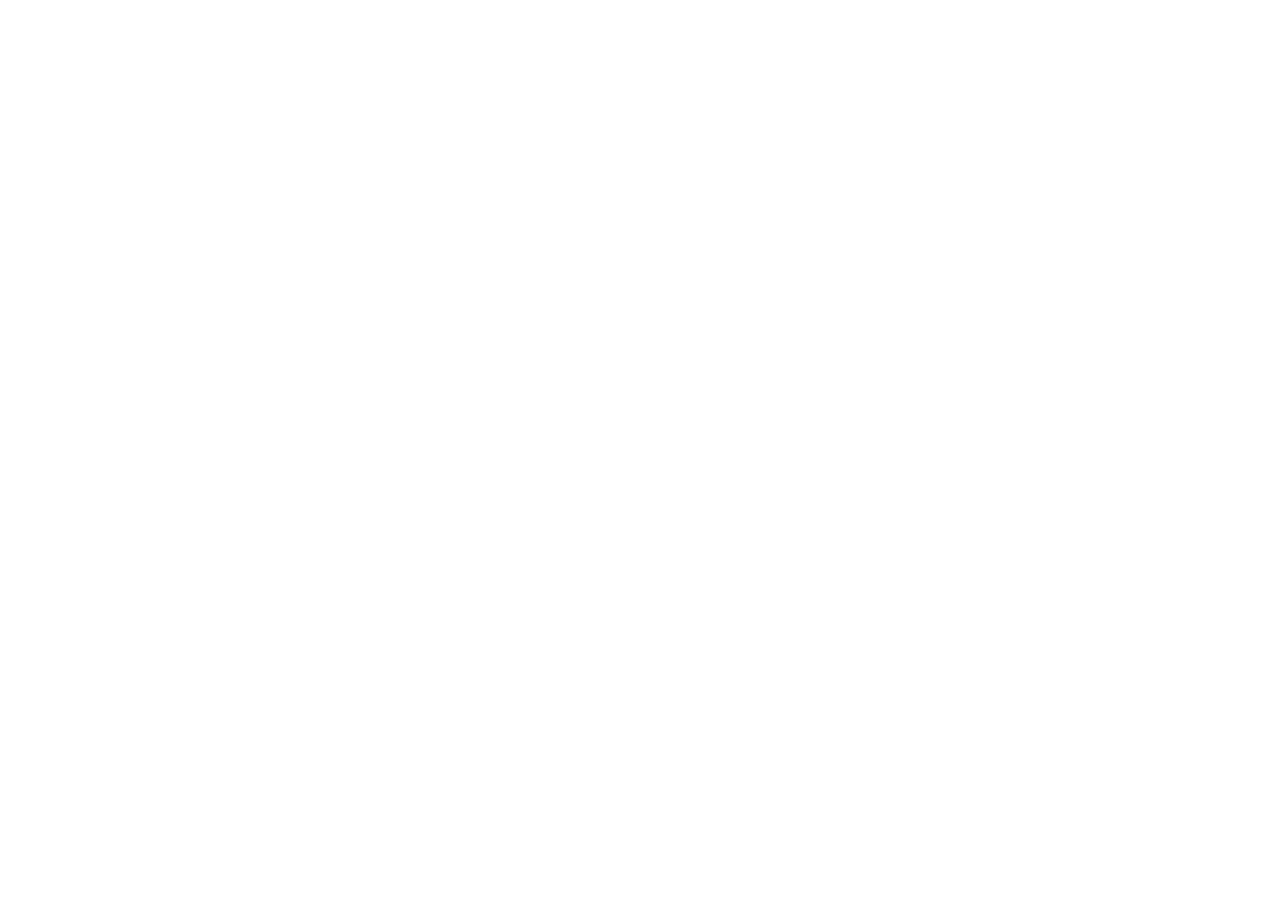
==== index.html @ 9bcd735e "Stage 1: folder, images, skeleton Co-Authored-By: Claude Fable 5.1 <noreply@anthropic.com>" ====
<!doctype html>
<html lang="en">
<head>
<meta charset="utf-8">
<meta name="viewport" content="width=device-width, initial-scale=1">
<title>Kenilworth Vets · Your local vet in Rathmines</title>
<meta name="robots" content="noindex">
<link rel="icon" type="image/svg+xml" href="./images/mark.svg">
<link rel="preconnect" href="https://fonts.googleapis.com">
<link href="https://fonts.googleapis.com/css2?family=Source+Serif+4:ital,opsz,wght@0,8..60,400..700;1,8..60,400..700&amp;family=Hanken+Grotesk:wght@400;500;600;700&amp;display=swap" rel="stylesheet">
<link rel="stylesheet" href="./css/tokens.css">
<link rel="stylesheet" href="./css/site.css">
</head>
<body>
<main></main>
<script type="module" src="./js/site.js"></script>
</body>
</html>
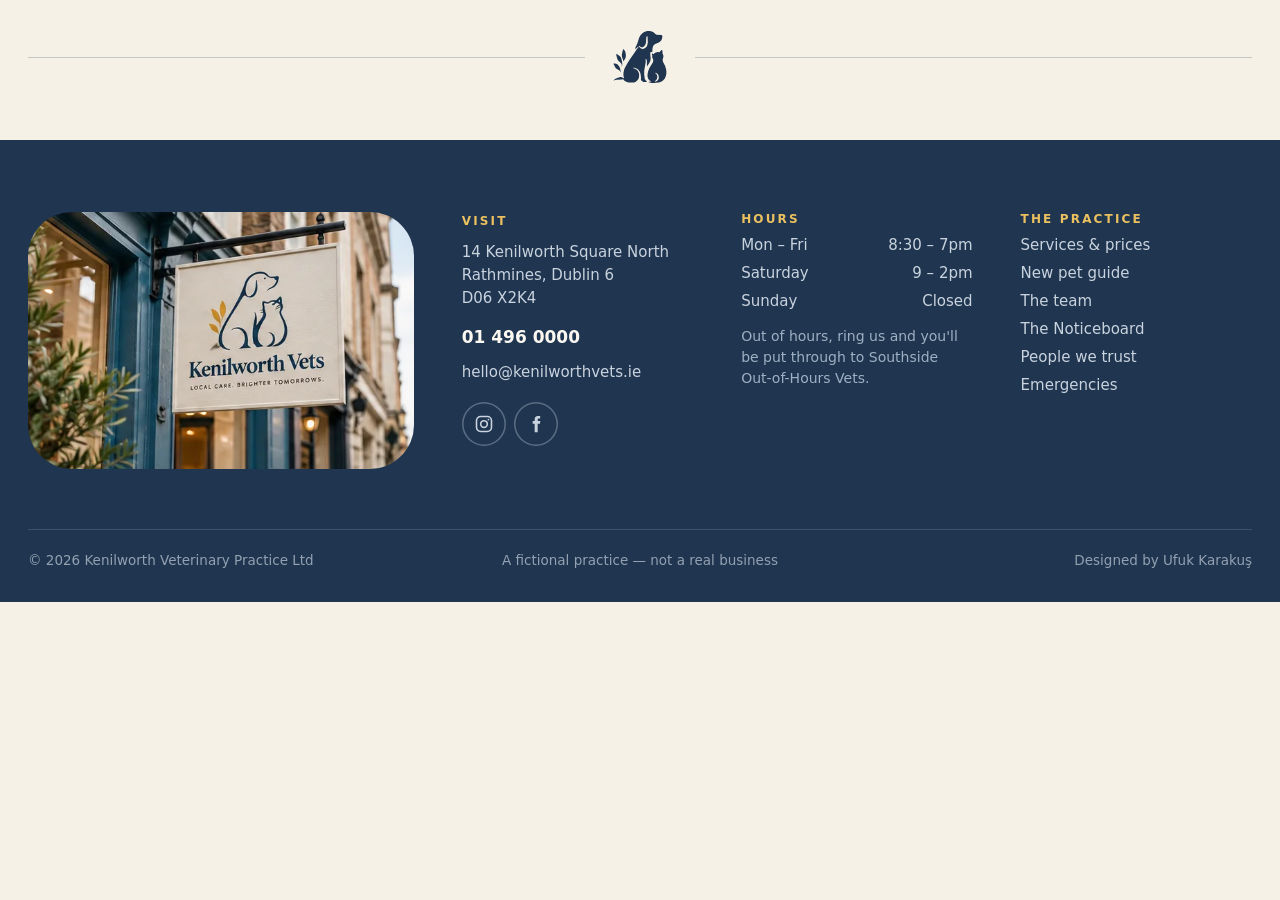
==== commit c5f9586d: "Stage 2: design system, header, footer Co-Authored-By: Claude Fable 5.1 <noreply@anthropic.com>" ====
--- a/index.html
+++ b/index.html
@@ -12,7 +12,42 @@
 <link rel="stylesheet" href="./css/site.css">
 </head>
 <body>
-<main></main>
+<div class="page" data-page>
+<main>
+</main>
+<!-- chrome:footer -->
+<div class="wrap divider"><span class="line"></span><svg viewBox="33 39 967 951" width="54" height="54" aria-hidden="true"><path fill="#1F3550" fill-rule="evenodd" d="M45 631 L43 639 L73 700 L83 714 L109 736 L144 753 L157 767 L161 782 L165 786 L168 783 L168 761 L160 717 L147 687 L138 674 L115 651 L100 642 L69 632Z M93 463 L92 479 L111 553 L133 587 L173 623 L185 639 L189 651 L191 688 L196 682 L199 637 L191 576 L179 534 L166 512 L145 490 L115 470 L97 462Z M907 390 L901 391 L863 429 L840 426 L813 428 L787 440 L764 459 L754 459 L741 454 L733 454 L730 458 L730 468 L737 484 L733 515 L754 567 L753 591 L746 614 L701 684 L681 721 L661 775 L651 826 L652 868 L664 903 L682 929 L717 954 L710 959 L675 956 L669 961 L675 968 L722 978 L774 979 L797 974 L852 970 L873 965 L912 948 L937 928 L958 903 L977 864 L988 817 L989 780 L986 745 L967 676 L930 604 L924 582 L923 556 L934 521 L936 497 L929 468 L920 456 L919 406 L914 395Z M798 798 L823 811 L840 830 L850 850 L853 886 L849 909 L836 930 L810 950 L783 956 L781 952 L817 913 L826 883 L826 863 L820 839 L811 825 L789 805 L791 799Z M225 376 L218 376 L214 380 L203 410 L191 473 L192 499 L200 532 L215 567 L215 594 L227 582 L250 548 L258 530 L264 494 L258 439 L247 409Z M913 128 L902 120 L814 118 L797 109 L753 69 L712 52 L692 49 L648 49 L628 52 L584 71 L554 92 L522 129 L501 169 L469 274 L431 352 L429 366 L432 369 L441 367 L484 329 L489 332 L489 338 L452 384 L427 427 L321 576 L281 643 L242 717 L232 745 L220 801 L220 845 L229 887 L228 897 L222 897 L202 880 L172 872 L164 873 L85 901 L54 921 L44 936 L49 937 L60 931 L95 921 L194 917 L208 912 L214 914 L234 937 L251 949 L294 967 L318 970 L403 969 L422 967 L435 962 L466 937 L488 909 L500 871 L501 826 L498 807 L488 781 L469 754 L444 733 L424 723 L400 718 L392 713 L402 708 L421 708 L453 719 L472 730 L490 746 L507 768 L517 788 L528 826 L534 880 L532 925 L535 930 L576 962 L637 961 L638 952 L611 923 L602 902 L592 826 L592 774 L596 734 L618 613 L618 549 L624 546 L628 550 L639 578 L641 653 L639 677 L645 680 L686 619 L705 574 L707 533 L701 476 L701 437 L709 427 L719 423 L734 423 L739 418 L738 372 L749 326 L761 305 L788 281 L854 257 L888 230 L899 214 L911 183 L918 145Z M648 141 L652 146 L656 255 L648 300 L637 325 L615 351 L584 369 L558 370 L528 358 L496 328 L496 318 L501 315 L507 317 L535 338 L559 341 L574 336 L600 313 L617 281 L624 253 L628 180 L632 158 L638 145 L642 141Z"></path></svg><span class="line"></span></div>
+<footer class="foot">
+<div class="wrap foot-grid">
+<div class="ph foot-sign"><img src="./images/sign.webp" alt="The Kenilworth Vets sign hanging outside the clinic"></div>
+<div class="fcol fcol-visit">
+<span class="lbl">Visit</span>
+<span>14 Kenilworth Square North<br>Rathmines, Dublin 6<br>D06 X2K4</span>
+<a class="flink foot-tel" href="tel:014960000">01 496 0000</a>
+<a class="flink" href="mailto:hello@kenilworthvets.ie">hello@kenilworthvets.ie</a>
+<div class="foot-soc"><a class="soc flink" href="https://instagram.com" aria-label="Instagram"><svg width="20" height="20" viewBox="0 0 24 24" fill="none" stroke="currentColor" stroke-width="1.9" aria-hidden="true"><rect x="3" y="3" width="18" height="18" rx="5"></rect><circle cx="12" cy="12" r="4"></circle><circle cx="17.3" cy="6.7" r="1.1" fill="currentColor" stroke="none"></circle></svg></a><a class="soc flink" href="https://facebook.com" aria-label="Facebook"><svg width="20" height="20" viewBox="0 0 24 24" fill="currentColor" aria-hidden="true"><path d="M14 8.5V6.8c0-.8.5-1.3 1.3-1.3H17V2.3h-2.6C11.6 2.3 10.4 4 10.4 6.6v1.9H8v3.3h2.4V22h3.6V11.8h2.7l.5-3.3H14z"></path></svg></a></div>
+</div>
+<div class="fcol">
+<span class="lbl">Hours</span>
+<div class="frow"><span>Mon – Fri</span><span>8:30 – 7pm</span></div>
+<div class="frow"><span>Saturday</span><span>9 – 2pm</span></div>
+<div class="frow"><span>Sunday</span><span>Closed</span></div>
+<span class="foot-ooh">Out of hours, ring us and you'll be put through to Southside Out-of-Hours Vets.</span>
+</div>
+<div class="fcol">
+<span class="lbl">The practice</span>
+<a class="flink" href="./services/">Services &amp; prices</a><a class="flink" href="./new-pet/">New pet guide</a><a class="flink" href="./team/">The team</a><a class="flink" href="./noticeboard/">The Noticeboard</a><a class="flink" href="./people-we-trust/">People we trust</a><a class="flink" href="./emergency/">Emergencies</a>
+</div>
+</div>
+<div class="wrap foot-bottom"><div>
+<span>© 2026 Kenilworth Veterinary Practice Ltd</span><span class="c">A fictional practice — not a real business</span><span class="r">Designed by Ufuk Karakuş</span>
+</div></div>
+</footer>
+<!-- /chrome:footer -->
+</div>
+<!-- chrome:overlays -->
+
+<!-- /chrome:overlays -->
 <script type="module" src="./js/site.js"></script>
 </body>
 </html>
--- a/css/tokens.css
+++ b/css/tokens.css
@@ -0,0 +1,60 @@
+/* Kenilworth Vets — design tokens (SPEC §4, taken from the board). Every colour, radius, font and
+   easing used on the site lives here; site.css only refers to these. */
+:root {
+  /* colour */
+  --cream: #F6F1E7;          /* page */
+  --cream-white: #FBF8F2;
+  --navy: #1F3550;
+  --navy-dark: #172A40;
+  --navy-2: #2A4466;         /* photo backing inside navy blocks */
+  --ink: #1F2A36;
+  --ink-2: #2F3B48;          /* long-form body text */
+  --muted: #5B6470;
+  --muted-2: #4A5562;
+  --mustard: #EBC15F;
+  --mustard-hover: #E2B44A;
+  --terracotta: #B9563A;
+  --terracotta-hover: #A44A30;
+  --blue: #E4EAEF;           /* light blue block */
+  --nb-brown: #6E4A0C;       /* Noticeboard menu colour */
+  --ph: #E1D8C8;             /* photo placeholder */
+  --field-border: #D6CDBD;
+  --timeline: #D9CFBD;
+  --disabled-ink: #B3A592;
+  --paper: #EFEAE0;
+  --tag-b-bg: #F6E6B8; --tag-b-ink: #6B4F0E;   /* birthdays */
+  --tag-r-bg: #DCE5EA; --tag-r-ink: #1F3550;   /* recoveries */
+  --tag-h-bg: #F3DDD4; --tag-h-ink: #8A3A22;   /* needs a home */
+  --green-bg: #DDE8D6; --green-ink: #3F5638; --green-ink-2: #4F6447;
+  --dot-open: #8BC285;
+  --dot-closed: #E9967A;
+  --foot-ink: #C9D3DE;
+  --foot-muted: #9FB0C2;
+  --foot-fine: #93A1B0;
+  --peach: #FFE3D3;          /* text on terracotta */
+  --peach-2: #FFE9DD;
+  --hair: rgba(31,53,80,.14);
+  --hair-light: rgba(251,248,242,.16);
+  --strip-bg: rgba(176,80,52,.76);
+  --siren: #FF3B2F;
+
+  /* type */
+  --serif: 'Source Serif 4', Georgia, serif;
+  --sans: 'Hanken Grotesk', system-ui, sans-serif;
+
+  /* radius rule: 44 for large elements, nested = 44 − inset */
+  --r-xl: 44px;
+  --r-lg: 32px;
+  --r-btn: 26px;     /* 52 tall */
+  --r-sm: 22px;      /* 44 tall */
+  --r-input: 24px;   /* 48 tall */
+  --r-tag: 14px;     /* 28 tall */
+  --r-ebox: 60px;
+
+  /* motion */
+  --ease: cubic-bezier(.2,.75,.2,1);
+
+  /* layout */
+  --wrap: 1384px;
+  --wrap-pad: 28px;
+}
--- a/css/site.css
+++ b/css/site.css
@@ -0,0 +1,137 @@
+/* Kenilworth Vets — shared styles. Values transcribed from the board's helmet CSS and inline styles. */
+
+/* ---------- base ---------- */
+*,*::before,*::after{box-sizing:border-box}
+html{-webkit-text-size-adjust:100%}
+body{margin:0;background:var(--cream);color:var(--ink);font-family:var(--sans);-webkit-font-smoothing:antialiased}
+a{color:var(--navy)}a:hover{color:var(--ink)}
+.serif{font-family:var(--serif);font-optical-sizing:auto;letter-spacing:-0.02em}
+.wrap{max-width:var(--wrap);margin:0 auto;padding:0 var(--wrap-pad)}
+.wide{max-width:var(--wrap);margin:0 auto;padding:0 var(--wrap-pad)}
+.lbl{font-size:12px;letter-spacing:.18em;text-transform:uppercase;font-weight:700;color:var(--muted);margin:0}
+.ttl{margin:0;font-size:52px;line-height:1.02;font-weight:600;color:var(--navy)}
+.lead{margin:0;font-size:18px;line-height:1.6;color:var(--muted-2)}
+.ph{background:var(--ph);overflow:hidden;position:relative}
+.ph img{width:100%;height:100%;object-fit:cover;display:block}
+.rule{border:0;border-top:1px solid var(--hair);margin:0}
+.grid2{display:grid;grid-template-columns:repeat(2,minmax(0,1fr));gap:14px}
+.span2{grid-column:span 2}
+.chips{display:flex;gap:8px;flex-wrap:wrap}
+[hidden]{display:none!important}
+.sr-only{position:absolute;width:1px;height:1px;padding:0;margin:-1px;overflow:hidden;clip:rect(0,0,0,0);white-space:nowrap;border:0}
+
+/* page wrapper: greys out behind the emergency strip (filter set by js) */
+.page{position:relative;min-height:100vh;overflow-x:clip}
+
+/* ---------- controls ---------- */
+.btn{display:inline-flex;align-items:center;justify-content:center;gap:10px;height:52px;padding:0 26px;border-radius:var(--r-btn);font-weight:600;font-size:16px;text-decoration:none;border:0;cursor:pointer;font-family:inherit;transition:background .2s,transform .2s;white-space:nowrap}
+.btn:hover{transform:translateY(-1px)}
+.btn-navy{background:var(--navy);color:var(--cream-white)}.btn-navy:hover{background:var(--navy-dark);color:var(--cream-white)}
+.btn-mustard{background:var(--mustard);color:var(--navy)}.btn-mustard:hover{background:var(--mustard-hover);color:var(--navy)}
+.btn-line{background:transparent;color:var(--navy);box-shadow:inset 0 0 0 1.5px var(--navy)}.btn-line:hover{background:var(--navy);color:var(--cream-white)}
+.btn-sm{height:44px;padding:0 20px;font-size:15px;border-radius:var(--r-sm)}
+.btn:focus-visible{outline:2px solid var(--navy);outline-offset:4px}
+.btn[disabled]{cursor:default}.btn[disabled]:hover{transform:none}
+.chip{all:unset;cursor:pointer;box-sizing:border-box;white-space:nowrap;height:44px;padding:0 20px;border-radius:var(--r-sm);font-size:15px;font-weight:600;display:inline-flex;align-items:center;gap:8px;transition:background .2s,color .2s;color:var(--navy);background:transparent;box-shadow:inset 0 0 0 1.5px rgba(31,53,80,.3)}
+.chip[aria-pressed="true"]{background:var(--navy);color:var(--cream-white);box-shadow:inset 0 0 0 1.5px var(--navy)}
+.chip:focus-visible{outline:2px solid var(--navy);outline-offset:2px}
+.tag{display:inline-flex;align-items:center;height:28px;padding:0 12px;border-radius:var(--r-tag);font-size:12px;font-weight:700;letter-spacing:.1em;text-transform:uppercase}
+.tag-b{background:var(--tag-b-bg);color:var(--tag-b-ink)}
+.tag-r{background:var(--tag-r-bg);color:var(--tag-r-ink)}
+.tag-h{background:var(--tag-h-bg);color:var(--tag-h-ink)}
+.field{display:flex;flex-direction:column;gap:7px;font-size:13px;font-weight:600;color:var(--muted)}
+.field input,.field select{height:48px;border-radius:var(--r-input);border:1.5px solid var(--field-border);background:var(--cream-white);padding:0 18px;font:inherit;font-size:15px;font-weight:400;color:var(--ink)}
+.field select{appearance:none;-webkit-appearance:none;background-image:url("data:image/svg+xml,%3Csvg xmlns='http://www.w3.org/2000/svg' width='12' height='8' viewBox='0 0 12 8'%3E%3Cpath d='M1 1l5 5 5-5' fill='none' stroke='%231F3550' stroke-width='1.8' stroke-linecap='round'/%3E%3C/svg%3E");background-repeat:no-repeat;background-position:right 18px center;padding-right:40px}
+.field textarea{border-radius:var(--r-input);border:1.5px solid var(--field-border);background:var(--cream-white);padding:14px 18px;font:inherit;font-size:15px;color:var(--ink);resize:none}
+.field input:focus,.field select:focus,.field textarea:focus{outline:none;border-color:var(--navy)}
+.field input:focus-visible,.field select:focus-visible,.field textarea:focus-visible{outline:2px solid var(--navy);outline-offset:4px}
+.round{all:unset;cursor:pointer;width:52px;height:52px;border-radius:26px;box-shadow:inset 0 0 0 1.5px var(--navy);color:var(--navy);display:flex;align-items:center;justify-content:center;transition:background .2s,color .2s}
+.round:hover{background:var(--navy);color:var(--cream-white)}
+.round:focus-visible{outline:2px solid var(--navy);outline-offset:3px}
+.closebtn{all:unset;cursor:pointer;width:48px;height:48px;border-radius:24px;display:flex;align-items:center;justify-content:center;color:var(--navy);box-shadow:inset 0 0 0 1.5px rgba(31,53,80,.25)}
+.closebtn:hover{background:rgba(31,42,54,.06)}
+.closebtn:focus-visible{outline:2px solid var(--navy);outline-offset:3px}
+.ebox{display:flex;align-items:center;gap:18px;padding:14px 32px 14px 14px;border-radius:var(--r-ebox);text-decoration:none;color:var(--cream-white);background:rgba(251,248,242,.12);box-shadow:inset 0 0 0 1px rgba(251,248,242,.22);transition:background .2s}
+.ebox:hover{background:rgba(251,248,242,.2);color:var(--cream-white)}
+.ebox:focus-visible{outline:2px solid var(--cream-white);outline-offset:4px}
+.ebox-solid{background:var(--cream-white);color:var(--ink);box-shadow:none}
+.ebox-solid:hover{background:var(--cream-white);color:var(--ink)}
+.eclose{all:unset;cursor:pointer;width:64px;height:64px;border-radius:32px;background:var(--cream-white);color:var(--terracotta);display:flex;align-items:center;justify-content:center;box-shadow:0 10px 30px -10px rgba(40,10,0,.6);transition:transform .2s}
+.eclose:hover{transform:scale(1.06)}
+.eclose:focus-visible{outline:3px solid var(--cream-white);outline-offset:3px}
+.soc{display:inline-flex;align-items:center;justify-content:center;width:44px;height:44px;border-radius:22px;transition:background .2s,color .2s}
+.soc:focus-visible{outline:2px solid currentColor;outline-offset:3px}
+.flink{color:var(--foot-ink);text-decoration:none;font-size:15px;transition:color .2s}.flink:hover{color:var(--mustard)}
+.flink:focus-visible{outline:2px solid var(--mustard);outline-offset:4px;border-radius:4px}
+.tab{all:unset;cursor:grab;box-sizing:border-box;background:var(--terracotta);color:var(--cream-white);writing-mode:vertical-rl;font-weight:700;letter-spacing:.14em;text-transform:uppercase;display:flex;align-items:center;justify-content:center;gap:12px;touch-action:none;user-select:none;transition:opacity .35s,transform .45s var(--ease)}
+.tab svg{transform:rotate(90deg)}
+.tab:active{cursor:grabbing}
+.tab:focus-visible{outline:2px solid var(--navy);outline-offset:2px}
+.stamp{width:84px;height:84px;border-radius:42px;background:var(--navy);display:flex;align-items:center;justify-content:center}
+
+/* generic text links */
+.tlink{font-weight:700;color:var(--navy)}
+.tlink:focus-visible{outline:2px solid var(--navy);outline-offset:4px;border-radius:4px}
+
+/* ---------- animations ---------- */
+@keyframes wave{0%{box-shadow:0 0 0 0 rgba(139,194,133,.7)}100%{box-shadow:0 0 0 14px rgba(139,194,133,0)}}
+.wave{animation:wave 1.8s ease-out infinite}
+@keyframes siren{0%,100%{opacity:.25}50%{opacity:1}}
+.siren{animation:siren 2s ease-in-out infinite}
+@keyframes rise{from{opacity:0;transform:translateY(22px)}to{opacity:1;transform:none}}
+.rise{animation:rise 1s var(--ease) both}
+
+/* ---------- header ---------- */
+.hwrap{position:sticky;top:0;z-index:30;padding-top:20px}
+.hshadow{margin:0 12px;filter:drop-shadow(0 16px 30px rgba(23,42,64,.12))}
+.hbar{background:var(--mustard);border-radius:32px;height:64px;display:flex;align-items:center;justify-content:space-between;gap:24px;padding:0 6px 0 28px}
+.hlogo{display:flex;flex:none}
+.hlogo img{height:42px;width:auto;display:block}
+.hlogo:focus-visible{outline:2px solid var(--navy);outline-offset:4px;border-radius:8px}
+.nav{display:flex;gap:34px;align-items:center;flex-wrap:nowrap;white-space:nowrap;min-width:0}
+.nav a,.nav button{all:unset;cursor:pointer;color:var(--navy);font-size:15.5px;font-weight:600;transition:opacity .2s}
+.nav a:hover,.nav button:hover{opacity:.6}
+.nav a:focus-visible,.nav button:focus-visible{outline:2px solid var(--navy);outline-offset:4px;border-radius:999px}
+.nav .nav-nb{position:relative;color:var(--nb-brown)}
+.nav .nav-nb svg{position:absolute;top:-9px;right:-15px}
+.reg-short{display:none}
+/* ≤1240: short registration label and a tighter nav gap. (The board's source also lists .hbar{gap:16px}
+   here, but its later .hbar rule overrides it, so the rendered board keeps gap 24 — matched as rendered.) */
+@media (max-width:1240px){.reg-full{display:none}.reg-short{display:inline}.nav{gap:24px}}
+.hright{display:flex;align-items:center;flex:none;white-space:nowrap}
+.hbook{display:inline-flex;align-items:center;gap:9px;height:52px;padding:0 24px;border-radius:26px;background:var(--navy);color:var(--cream-white);text-decoration:none;font-weight:600;font-size:15.5px;transition:background .2s}
+.hbook:hover{background:var(--navy-dark);color:var(--cream-white)}
+.hpet{position:relative;display:inline-flex;align-items:center;width:144px;height:52px;margin-right:-8px;color:var(--cream-white);text-decoration:none;font-weight:600;font-size:15.5px}
+.hpet>svg{position:absolute;inset:0}
+.hpet>svg path{fill:var(--terracotta);transition:fill .2s}
+.hpet:hover>svg path{fill:var(--terracotta-hover)}
+.hpet:hover{color:var(--cream-white)}
+.hpet span{position:relative;width:130px;display:inline-flex;align-items:center;justify-content:center;gap:8px}
+.hpet:focus-visible,.hbook:focus-visible{outline:2px solid var(--navy);outline-offset:3px;border-radius:26px}
+
+/* ---------- divider + footer ---------- */
+.divider{display:flex;align-items:center;gap:28px;padding-top:30px;padding-bottom:56px}
+.divider .line{flex:1;height:1px;background:rgba(31,53,80,.22)}
+.foot{background:var(--navy);color:var(--foot-ink);padding:72px 0 34px}
+.foot-grid{display:grid;grid-template-columns:minmax(0,5fr) minmax(0,3fr) minmax(0,3fr) minmax(0,3fr);gap:48px;align-items:start}
+.foot-sign{border-radius:44px;aspect-ratio:3/2;background:var(--navy-2)}
+.fcol{display:flex;flex-direction:column;gap:10px;font-size:15px}
+.fcol-visit{line-height:1.55}
+.foot .lbl{color:var(--mustard)}
+.foot-tel{color:var(--cream-white);font-weight:700;font-size:17px;margin-top:4px}
+.foot-soc{display:flex;gap:8px;margin-top:8px}
+.foot-soc .soc{box-shadow:inset 0 0 0 1.5px rgba(201,211,222,.35)}
+.frow{display:flex;justify-content:space-between}
+.foot-ooh{font-size:14px;line-height:1.5;margin-top:6px;color:var(--foot-muted)}
+.foot-bottom{margin-top:60px}
+.foot-bottom>div{padding-top:22px;border-top:1px solid rgba(201,211,222,.18);display:grid;grid-template-columns:1fr auto 1fr;gap:20px;font-size:13.5px;color:var(--foot-fine)}
+.foot-bottom .c{text-align:center}
+.foot-bottom .r{text-align:right}
+
+/* ---------- board's narrow fallbacks (mobile is a later step; kept as the board has them) ---------- */
+@media (max-width:900px){.wrap{padding:0 20px}.wide{padding:0 12px}.nav{display:none!important}.two,.three{grid-template-columns:1fr!important}.ttl{font-size:40px}}
+
+/* ---------- reduced motion: keep every state, drop the movement ---------- */
+@media (prefers-reduced-motion: reduce){
+  *,*::before,*::after{animation-duration:.001ms!important;animation-iteration-count:1!important;transition-duration:.001ms!important;transition-delay:0s!important;scroll-behavior:auto!important}
+}
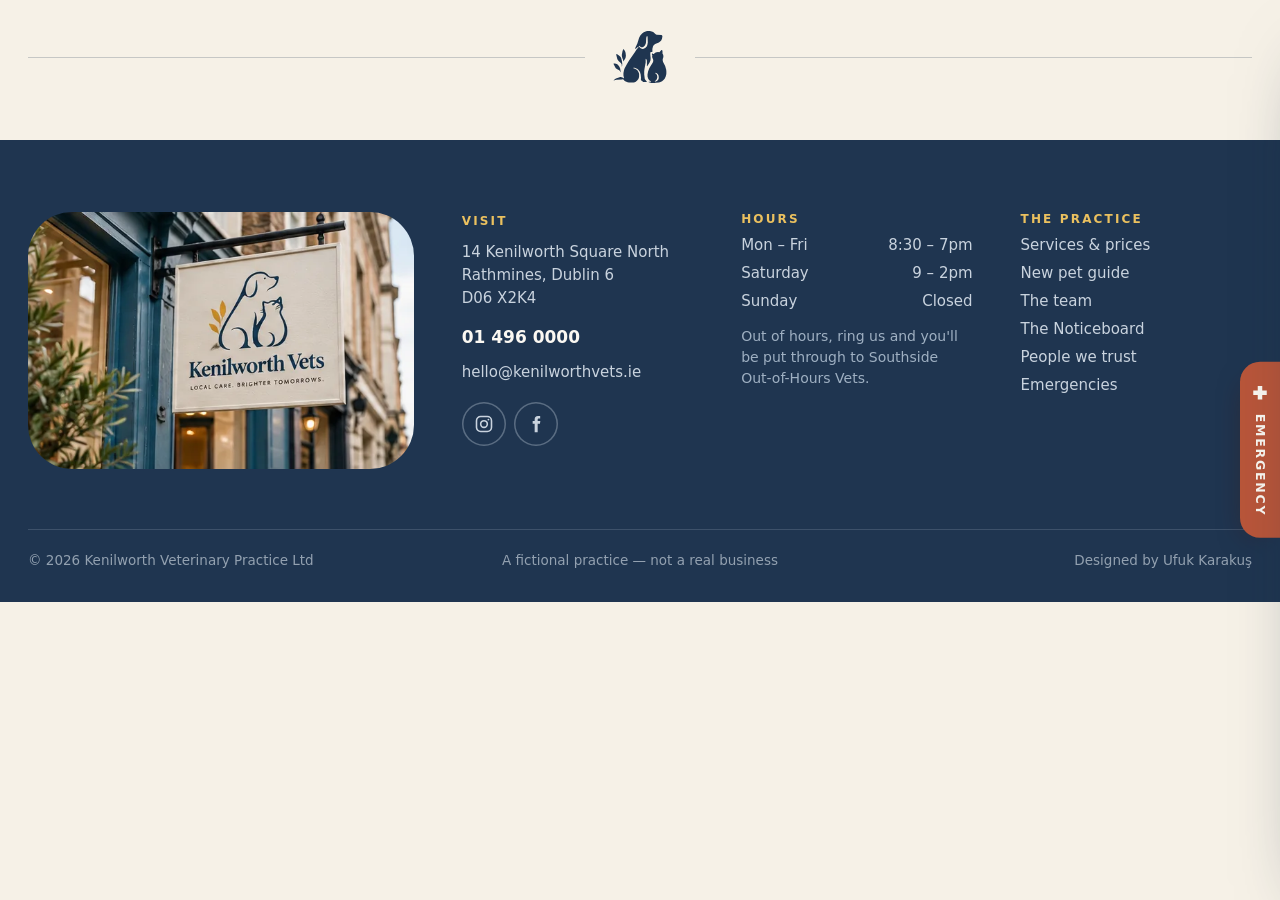
==== commit f4f4e0bf: "Stage 3: emergency and registration Co-Authored-By: Claude Fable 5.1 <noreply@anthropic.com>" ====
--- a/index.html
+++ b/index.html
@@ -46,7 +46,76 @@
 <!-- /chrome:footer -->
 </div>
 <!-- chrome:overlays -->
-
+<button type="button" class="tab etab-edge" data-etab="edge" aria-label="Emergency help — drag or press Enter"><svg width="18" height="18" viewBox="0 0 24 24" aria-hidden="true"><path d="M9 3h6v6h6v6h-6v6H9v-6H3V9h6z" fill="currentColor"></path></svg>Emergency</button>
+<div class="scrim" data-scrim></div>
+<div class="estrip" role="dialog" aria-modal="true" aria-label="Emergency help" aria-hidden="true" tabindex="-1" data-estrip><div class="estrip-in">
+<div class="siren eglow"></div><div class="siren eline"></div>
+<div class="eclose-wrap"><button type="button" class="eclose" aria-label="Close emergency help" data-close-all><svg width="24" height="24" viewBox="0 0 24 24" fill="none" stroke="currentColor" stroke-width="2.4" stroke-linecap="round" aria-hidden="true"><path d="M6 6l12 12M18 6L6 18"></path></svg></button></div>
+<div class="two ebody" data-ebody>
+<div class="ecol">
+<span class="lbl elbl"><span class="ecross"><svg width="18" height="18" viewBox="0 0 24 24" aria-hidden="true"><path d="M9 3h6v6h6v6h-6v6H9v-6H3V9h6z" fill="currentColor"></path></svg></span>Emergency</span>
+<span class="serif ettl">Worried? Ring us now.</span>
+<span class="elead" data-em="lead">We're open until 7pm today. Ring us and come straight down — we'll be at the door when you get here.</span>
+<div class="esigns">
+<div><span class="dot"></span>Struggling to breathe, or gums look pale or blue</div>
+<div><span class="dot"></span>Bleeding that hasn't stopped after five minutes</div>
+<div><span class="dot"></span>Has eaten something poisonous — chocolate, grapes, lilies, rat bait</div>
+<div><span class="dot"></span>Collapsed, can't stand up, or is having a fit</div>
+<div><span class="dot"></span>Belly swollen and tight, retching but nothing coming up</div>
+<div><span class="dot"></span>A cat straining in the litter tray and nothing coming out</div>
+</div>
+</div>
+<div class="ecol eside">
+<a href="tel:014960000" class="ebox ebox-solid" data-em="tel">
+<span class="eicon eicon-tc"><svg width="26" height="26" viewBox="0 0 24 24" fill="none" stroke="currentColor" stroke-width="2" stroke-linecap="round" aria-hidden="true"><path d="M22 16.9v3a2 2 0 0 1-2.2 2 19.8 19.8 0 0 1-8.6-3.1 19.5 19.5 0 0 1-6-6A19.8 19.8 0 0 1 2.1 4.2 2 2 0 0 1 4.1 2h3a2 2 0 0 1 2 1.7c.1.9.4 1.8.7 2.7a2 2 0 0 1-.5 2.1L8 9.8a16 16 0 0 0 6 6l1.3-1.3a2 2 0 0 1 2.1-.4c.9.3 1.8.6 2.7.7a2 2 0 0 1 1.7 2z"></path></svg></span>
+<span class="etext"><span class="ewho" data-em="who">Kenilworth Vets — open now</span><span class="serif enum" data-em="num">01 496 0000</span></span>
+</a>
+<a href="https://wa.me/353864960000" class="ebox">
+<span class="eicon eicon-glass"><svg width="26" height="26" viewBox="0 0 24 24" fill="none" stroke="currentColor" stroke-width="2" stroke-linecap="round" stroke-linejoin="round" aria-hidden="true"><path d="M21 12a9 9 0 0 1-13.4 7.9L3 21l1.2-4.4A9 9 0 1 1 21 12z"></path></svg></span>
+<span class="etext etext-wa"><span class="ewa-t">Not sure? Send us a photo</span><span class="ewa-s">WhatsApp 086 496 0000 — a nurse will get back to you</span></span>
+</a>
+<div class="ealt">
+<span class="ealt-l" data-em="altLabel">Out of hours, the same number puts you through to</span>
+<span class="ealt-v" data-em="alt">Southside Out-of-Hours Vets, Terenure</span>
+<span class="ealt-s" data-em="altSub">Open all night, every night · 01 490 1100</span>
+</div>
+<a href="./emergency/" class="eguide">Not sure it can wait till morning? Read our guide</a>
+</div>
+</div>
+</div></div>
+<aside class="reg" role="dialog" aria-modal="true" aria-label="New patient registration" aria-hidden="true" tabindex="-1" data-reg>
+<div class="reg-in">
+<div class="reg-top"><span class="lbl">New patients</span><button type="button" class="closebtn" aria-label="Close" data-close-all><svg width="24" height="24" viewBox="0 0 24 24" fill="none" stroke="currentColor" stroke-width="2.4" stroke-linecap="round" aria-hidden="true"><path d="M6 6l12 12M18 6L6 18"></path></svg></button></div>
+<form class="reg-form" data-reg-form novalidate>
+<div class="serif reg-ttl">Join the practice</div>
+<p class="reg-lead">Just the basics for now. We'll ring you within a working day to say hello and sort out their old records.</p>
+<span class="lbl reg-sec">About you</span>
+<div class="grid2">
+<label class="field">Your name<input type="text" name="name" value="Sinéad Murphy"></label>
+<label class="field">Mobile<input type="tel" name="mobile" value="087 555 0192"></label>
+<label class="field span2">Email<input type="email" name="email" value="sinead.murphy@example.ie"></label>
+<label class="field span2">Address<input type="text" name="address" value="31 Leinster Road, Rathmines"></label>
+</div>
+<span class="lbl reg-sec">Your pet</span>
+<div class="chips" data-species role="group" aria-label="Species">
+<button type="button" class="chip chip-reg" aria-pressed="true">Dog</button><button type="button" class="chip chip-reg" aria-pressed="false">Cat</button><button type="button" class="chip chip-reg" aria-pressed="false">Rabbit</button><button type="button" class="chip chip-reg" aria-pressed="false">Something else</button>
+</div>
+<div class="grid2">
+<label class="field">Their name<input type="text" name="pet" value=""></label>
+<label class="field">Breed<input type="text" name="breed" value=""></label>
+<label class="field">Age<input type="text" name="age" value=""></label>
+<label class="field">Previous vet (if any)<input type="text" name="prev" value=""></label>
+</div>
+<button type="submit" class="btn btn-navy reg-send">Send it in</button>
+</form>
+<div class="reg-done" data-reg-done hidden>
+<span class="stamp"><svg viewBox="33 39 967 951" width="50" height="50" aria-hidden="true"><path fill="#EBC15F" fill-rule="evenodd" d="M45 631 L43 639 L73 700 L83 714 L109 736 L144 753 L157 767 L161 782 L165 786 L168 783 L168 761 L160 717 L147 687 L138 674 L115 651 L100 642 L69 632Z M93 463 L92 479 L111 553 L133 587 L173 623 L185 639 L189 651 L191 688 L196 682 L199 637 L191 576 L179 534 L166 512 L145 490 L115 470 L97 462Z M907 390 L901 391 L863 429 L840 426 L813 428 L787 440 L764 459 L754 459 L741 454 L733 454 L730 458 L730 468 L737 484 L733 515 L754 567 L753 591 L746 614 L701 684 L681 721 L661 775 L651 826 L652 868 L664 903 L682 929 L717 954 L710 959 L675 956 L669 961 L675 968 L722 978 L774 979 L797 974 L852 970 L873 965 L912 948 L937 928 L958 903 L977 864 L988 817 L989 780 L986 745 L967 676 L930 604 L924 582 L923 556 L934 521 L936 497 L929 468 L920 456 L919 406 L914 395Z M798 798 L823 811 L840 830 L850 850 L853 886 L849 909 L836 930 L810 950 L783 956 L781 952 L817 913 L826 883 L826 863 L820 839 L811 825 L789 805 L791 799Z M225 376 L218 376 L214 380 L203 410 L191 473 L192 499 L200 532 L215 567 L215 594 L227 582 L250 548 L258 530 L264 494 L258 439 L247 409Z M913 128 L902 120 L814 118 L797 109 L753 69 L712 52 L692 49 L648 49 L628 52 L584 71 L554 92 L522 129 L501 169 L469 274 L431 352 L429 366 L432 369 L441 367 L484 329 L489 332 L489 338 L452 384 L427 427 L321 576 L281 643 L242 717 L232 745 L220 801 L220 845 L229 887 L228 897 L222 897 L202 880 L172 872 L164 873 L85 901 L54 921 L44 936 L49 937 L60 931 L95 921 L194 917 L208 912 L214 914 L234 937 L251 949 L294 967 L318 970 L403 969 L422 967 L435 962 L466 937 L488 909 L500 871 L501 826 L498 807 L488 781 L469 754 L444 733 L424 723 L400 718 L392 713 L402 708 L421 708 L453 719 L472 730 L490 746 L507 768 L517 788 L528 826 L534 880 L532 925 L535 930 L576 962 L637 961 L638 952 L611 923 L602 902 L592 826 L592 774 L596 734 L618 613 L618 549 L624 546 L628 550 L639 578 L641 653 L639 677 L645 680 L686 619 L705 574 L707 533 L701 476 L701 437 L709 427 L719 423 L734 423 L739 418 L738 372 L749 326 L761 305 L788 281 L854 257 L888 230 L899 214 L911 183 L918 145Z M648 141 L652 146 L656 255 L648 300 L637 325 L615 351 L584 369 L558 370 L528 358 L496 328 L496 318 L501 315 L507 317 L535 338 L559 341 L574 336 L600 313 L617 281 L624 253 L628 180 L632 158 L638 145 L642 141Z"></path></svg></span>
+<span class="serif reg-done-ttl" tabindex="-1" data-reg-done-ttl>You're on the books.</span>
+<span class="reg-done-p">Gráinne will ring you tomorrow to welcome you and ask your old vet for the records. Nothing else to do for now.</span>
+<button type="button" class="btn btn-line" data-close-all>Back to the site</button>
+</div>
+</div>
+</aside>
 <!-- /chrome:overlays -->
 <script type="module" src="./js/site.js"></script>
 </body>
--- a/css/site.css
+++ b/css/site.css
@@ -135,3 +135,59 @@
 @media (prefers-reduced-motion: reduce){
   *,*::before,*::after{animation-duration:.001ms!important;animation-iteration-count:1!important;transition-duration:.001ms!important;transition-delay:0s!important;scroll-behavior:auto!important}
 }
+
+/* ---------- emergency: edge tab, scrim, strip ---------- */
+.etab-edge{position:fixed;right:0;top:50%;z-index:45;width:40px;padding:22px 0;border-radius:20px 0 0 20px;font-size:12.5px;box-shadow:-6px 10px 28px -14px rgba(80,30,15,.6);transform:translateY(-50%) translateX(0)}
+.etab-edge.is-away{transform:translateY(-50%) translateX(100%)}
+.etab-edge.is-hidden{opacity:0;pointer-events:none}
+.scrim{position:fixed;inset:0;z-index:50;background:rgba(12,20,30,.42);opacity:0;pointer-events:none;transition:opacity .55s var(--ease)}
+.estrip{position:fixed;top:20px;left:max(28px,calc((100% - 1328px) / 2));right:max(28px,calc((100% - 1328px) / 2));z-index:60;height:680px;max-height:calc(100% - 40px);visibility:hidden;transition:visibility 0s linear .65s;border-radius:44px;overflow:hidden;color:var(--cream-white);outline:none}
+.estrip-in{position:absolute;inset:0;transform:translateX(101%);transition:transform .65s var(--ease);background:var(--strip-bg);-webkit-backdrop-filter:blur(14px) saturate(1.4);backdrop-filter:blur(14px) saturate(1.4);box-shadow:inset 0 0 0 1px rgba(255,225,205,.35)}
+.eglow{position:absolute;left:0;right:0;top:0;height:280px;background:radial-gradient(60% 100% at 50% 0%,rgba(255,40,30,.8),rgba(255,40,30,.22) 48%,rgba(255,40,30,0) 78%);pointer-events:none}
+.eline{position:absolute;left:6%;right:6%;top:-7px;height:12px;border-radius:6px;background:linear-gradient(90deg,rgba(255,59,47,0),#FF3B2F 22%,#FF5A44 50%,#FF3B2F 78%,rgba(255,59,47,0));filter:blur(1.5px);box-shadow:0 0 34px 10px rgba(255,59,47,.55);pointer-events:none}
+.eclose-wrap{position:absolute;top:12px;right:12px;z-index:2}
+.ebody{position:relative;height:100%;overflow-y:auto;opacity:0;transition:opacity .15s;display:grid;grid-template-columns:minmax(0,6fr) minmax(0,5fr);gap:56px;padding:64px 72px 48px}
+.ebody.is-in{opacity:1;transition:opacity .35s .3s}
+.ecol{display:flex;flex-direction:column;gap:22px}
+.eside{gap:16px;justify-content:center}
+.elbl{color:var(--peach);display:flex;align-items:center;gap:10px}
+.ecross{width:30px;height:30px;border-radius:15px;background:var(--cream-white);color:var(--terracotta);display:inline-flex;align-items:center;justify-content:center}
+.ettl{font-size:56px;line-height:1;font-weight:600;text-shadow:0 2px 20px rgba(80,10,0,.25)}
+.elead{font-size:17px;line-height:1.55;color:var(--peach-2);max-width:520px}
+.esigns{display:grid;grid-template-columns:repeat(2,minmax(0,1fr));gap:0 28px;margin-top:6px}
+.esigns>div{display:flex;gap:12px;align-items:baseline;padding:11px 0;border-top:1px solid rgba(251,248,242,.2);font-size:15.5px;line-height:1.4}
+.esigns .dot{width:7px;height:7px;border-radius:4px;background:var(--cream-white);flex:none;transform:translateY(-2px)}
+.eicon{width:64px;height:64px;border-radius:32px;display:flex;align-items:center;justify-content:center;flex:none}
+.eicon-tc{background:var(--terracotta);color:var(--cream-white)}
+.eicon-glass{background:rgba(251,248,242,.16)}
+.etext{display:flex;flex-direction:column;gap:2px}
+.etext-wa{gap:3px}
+.ewho{font-size:14px;color:var(--muted)}
+.enum{font-size:40px;line-height:1.05;color:var(--terracotta);font-weight:700}
+.ewa-t{font-size:19px;font-weight:700}
+.ewa-s{font-size:14.5px;color:var(--peach)}
+.ealt{padding:18px 4px 0;display:flex;flex-direction:column;gap:5px}
+.ealt-l{font-size:13.5px;color:var(--peach)}
+.ealt-v{font-weight:700;font-size:17px}
+.ealt-s{font-size:14px;color:var(--peach)}
+.eguide{color:var(--cream-white);font-weight:700;font-size:15.5px;padding:0 4px;text-decoration:underline;text-underline-offset:5px}
+.eguide:hover{color:var(--cream-white)}
+.eguide:focus-visible{outline:2px solid var(--cream-white);outline-offset:4px;border-radius:4px}
+
+/* ---------- registration panel ---------- */
+.reg{position:fixed;top:12px;right:12px;bottom:12px;width:540px;max-width:calc(100% - 24px);z-index:70;background:var(--cream);border-radius:44px;transform:translateX(calc(100% + 24px));transition:transform .55s var(--ease);box-shadow:0 30px 80px -30px rgba(23,42,64,.6);overflow-y:auto}
+.reg.is-open{transform:translateX(0)}
+.reg-in{padding:30px 40px 40px;display:flex;flex-direction:column;gap:22px}
+.reg-top{display:flex;justify-content:space-between;align-items:center}
+.reg-top .lbl{color:var(--navy)}
+.reg-form{display:flex;flex-direction:column;gap:22px;margin:0}
+.reg-ttl{font-size:42px;line-height:1.04;color:var(--navy);font-weight:600}
+.reg-lead{margin:-6px 0 0;color:var(--muted);font-size:15.5px;line-height:1.55}
+.reg-sec{padding-top:4px}
+.chip-reg{color:var(--ink);box-shadow:inset 0 0 0 1.5px var(--field-border)}
+.chip-reg[aria-pressed="true"]{color:var(--cream-white);box-shadow:inset 0 0 0 1.5px var(--navy)}
+.reg-send{margin-top:4px;align-self:stretch}
+.reg-done{display:flex;flex-direction:column;gap:18px;padding:30px 0}
+.reg-done-ttl{font-size:40px;line-height:1.05;color:var(--navy);font-weight:600;outline:none}
+.reg-done-p{font-size:16px;line-height:1.6;color:var(--muted-2)}
+.reg-done .btn-line{align-self:flex-start}
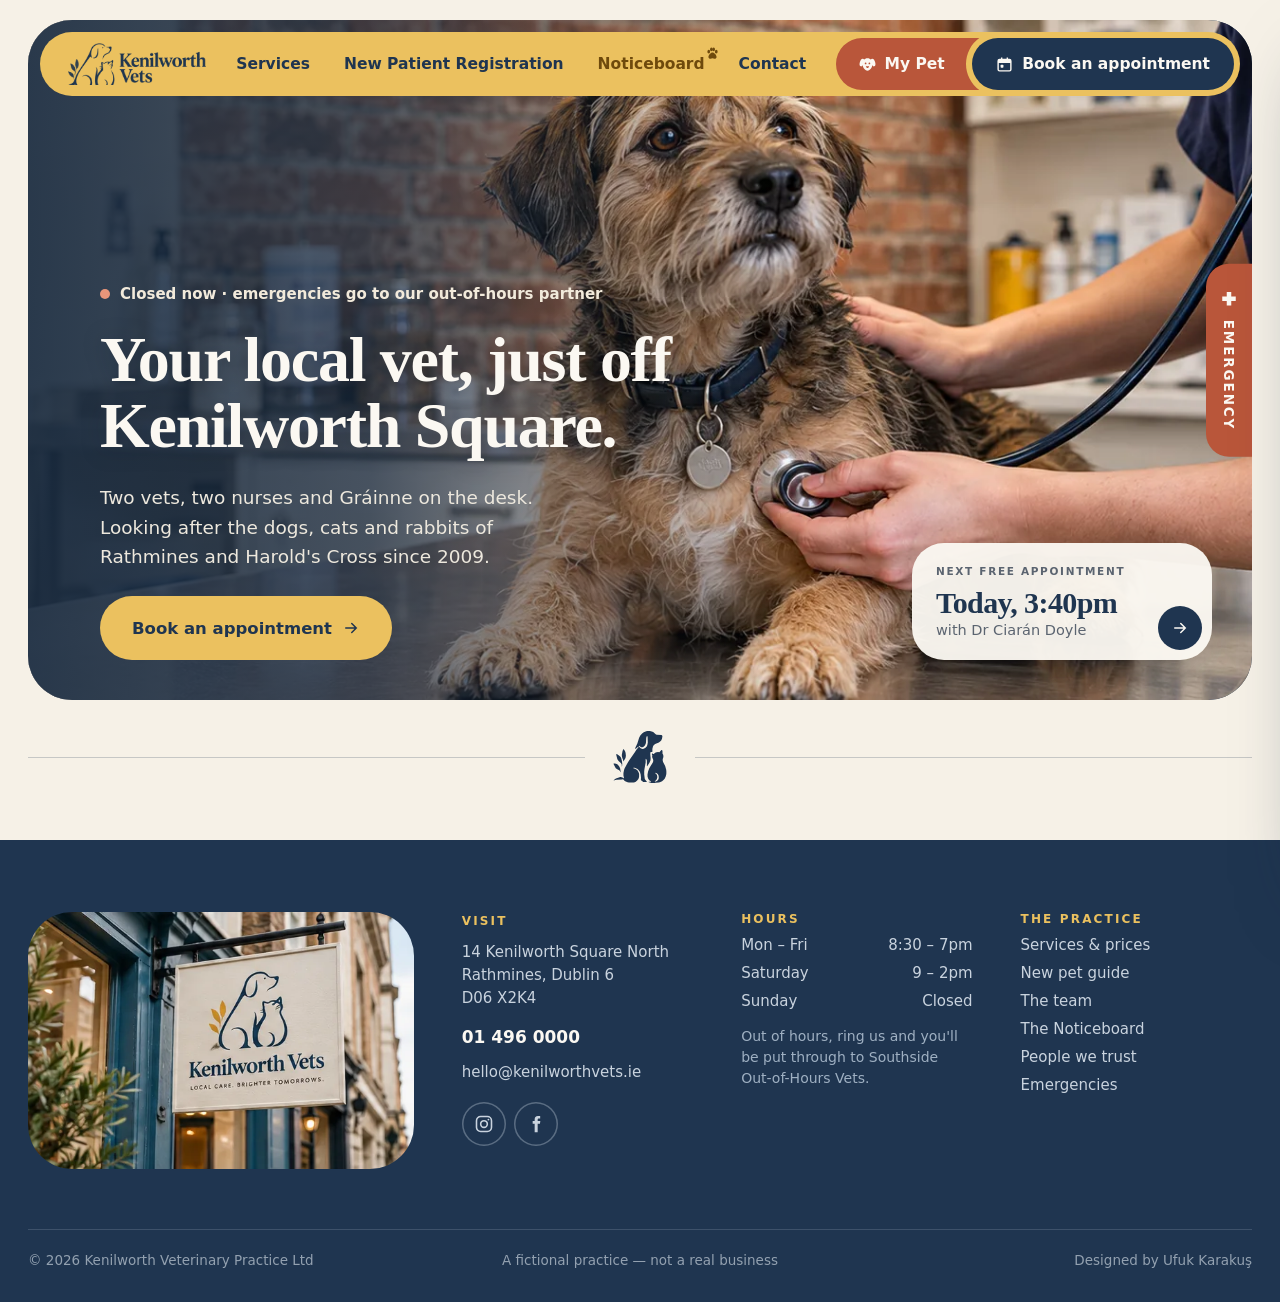
==== commit d3426260: "Stage 4: home banner Co-Authored-By: Claude Fable 5.1 <noreply@anthropic.com>" ====
--- a/index.html
+++ b/index.html
@@ -12,8 +12,32 @@
 <link rel="stylesheet" href="./css/site.css">
 </head>
 <body>
+<div class="hfixed" data-hfixed><div class="wide"><div class="hfixed-in"><!-- chrome:hbar --><div class="hbar"><a href="./" class="hlogo" aria-label="Kenilworth Vets home"><img src="./images/logo_onyellow.webp" alt="Kenilworth Vets"></a><nav class="nav" aria-label="Main"><a href="./services/">Services</a><button type="button" data-open-reg><span class="reg-full">New Patient Registration</span><span class="reg-short">New patient reg.</span></button><a href="./noticeboard/" class="nav-nb">Noticeboard<svg width="15" height="15" viewBox="0 0 24 24" fill="currentColor" aria-hidden="true"><ellipse cx="6" cy="9" rx="2.2" ry="2.9"></ellipse><ellipse cx="10.2" cy="5.4" rx="2.2" ry="2.9"></ellipse><ellipse cx="13.8" cy="5.4" rx="2.2" ry="2.9"></ellipse><ellipse cx="18" cy="9" rx="2.2" ry="2.9"></ellipse><path d="M12 10.5c-3 0-6.5 4.2-6.5 7 0 1.8 1.4 2.8 3.2 2.8 1.3 0 2.3-.6 3.3-.6s2 .6 3.3.6c1.8 0 3.2-1 3.2-2.8 0-2.8-3.5-7-6.5-7z"></path></svg></a><a href="./contact/">Contact</a></nav><div class="hright"><a href="./my-pet/" class="hpet"><svg width="144" height="52" viewBox="0 0 144 52" aria-hidden="true"><path d="M26 0H143.345A32 32 0 0 0 143.345 52H26A26 26 0 0 1 26 0Z"></path></svg><span><svg width="19" height="19" viewBox="0 0 24 24" fill="currentColor" aria-hidden="true"><ellipse cx="5" cy="9.5" rx="2.7" ry="5" transform="rotate(16 5 9.5)"></ellipse><ellipse cx="19" cy="9.5" rx="2.7" ry="5" transform="rotate(-16 19 9.5)"></ellipse><path d="M12 4.2c-3.8 0-6.3 2.9-6.3 7 0 4.5 2.9 8.6 6.3 8.6s6.3-4.1 6.3-8.6c0-4.1-2.5-7-6.3-7z"></path><circle cx="9.6" cy="10.6" r="1.1" fill="#B9563A"></circle><circle cx="14.4" cy="10.6" r="1.1" fill="#B9563A"></circle><path d="M10.4 14.2h3.2c.4 0 .6.5.3.8l-1.4 1.3c-.3.3-.7.3-1 0l-1.4-1.3c-.3-.3-.1-.8.3-.8z" fill="#B9563A"></path></svg>My Pet</span></a><a href="./book/" class="hbook"><svg width="17" height="17" viewBox="0 0 24 24" fill="currentColor" aria-hidden="true"><path d="M7 2h2v2h6V2h2v2h2a3 3 0 0 1 3 3v12a3 3 0 0 1-3 3H5a3 3 0 0 1-3-3V7a3 3 0 0 1 3-3h2zM4 10v9a1 1 0 0 0 1 1h14a1 1 0 0 0 1-1v-9z"></path><rect x="6.5" y="12.5" width="4" height="4" rx="1"></rect></svg>Book an appointment</a></div></div><!-- /chrome:hbar --></div></div></div>
 <div class="page" data-page>
 <main>
+
+<section class="sec-banner">
+<div class="wide">
+<div class="banner">
+<img src="./images/hero2.webp" alt="A scruffy terrier sitting on the exam table while a vet listens to his chest" class="banner-img">
+<div class="banner-grad"></div>
+<div class="banner-head"><!-- chrome:hbar --><div class="hbar"><a href="./" class="hlogo" aria-label="Kenilworth Vets home"><img src="./images/logo_onyellow.webp" alt="Kenilworth Vets"></a><nav class="nav" aria-label="Main"><a href="./services/">Services</a><button type="button" data-open-reg><span class="reg-full">New Patient Registration</span><span class="reg-short">New patient reg.</span></button><a href="./noticeboard/" class="nav-nb">Noticeboard<svg width="15" height="15" viewBox="0 0 24 24" fill="currentColor" aria-hidden="true"><ellipse cx="6" cy="9" rx="2.2" ry="2.9"></ellipse><ellipse cx="10.2" cy="5.4" rx="2.2" ry="2.9"></ellipse><ellipse cx="13.8" cy="5.4" rx="2.2" ry="2.9"></ellipse><ellipse cx="18" cy="9" rx="2.2" ry="2.9"></ellipse><path d="M12 10.5c-3 0-6.5 4.2-6.5 7 0 1.8 1.4 2.8 3.2 2.8 1.3 0 2.3-.6 3.3-.6s2 .6 3.3.6c1.8 0 3.2-1 3.2-2.8 0-2.8-3.5-7-6.5-7z"></path></svg></a><a href="./contact/">Contact</a></nav><div class="hright"><a href="./my-pet/" class="hpet"><svg width="144" height="52" viewBox="0 0 144 52" aria-hidden="true"><path d="M26 0H143.345A32 32 0 0 0 143.345 52H26A26 26 0 0 1 26 0Z"></path></svg><span><svg width="19" height="19" viewBox="0 0 24 24" fill="currentColor" aria-hidden="true"><ellipse cx="5" cy="9.5" rx="2.7" ry="5" transform="rotate(16 5 9.5)"></ellipse><ellipse cx="19" cy="9.5" rx="2.7" ry="5" transform="rotate(-16 19 9.5)"></ellipse><path d="M12 4.2c-3.8 0-6.3 2.9-6.3 7 0 4.5 2.9 8.6 6.3 8.6s6.3-4.1 6.3-8.6c0-4.1-2.5-7-6.3-7z"></path><circle cx="9.6" cy="10.6" r="1.1" fill="#B9563A"></circle><circle cx="14.4" cy="10.6" r="1.1" fill="#B9563A"></circle><path d="M10.4 14.2h3.2c.4 0 .6.5.3.8l-1.4 1.3c-.3.3-.7.3-1 0l-1.4-1.3c-.3-.3-.1-.8.3-.8z" fill="#B9563A"></path></svg>My Pet</span></a><a href="./book/" class="hbook"><svg width="17" height="17" viewBox="0 0 24 24" fill="currentColor" aria-hidden="true"><path d="M7 2h2v2h6V2h2v2h2a3 3 0 0 1 3 3v12a3 3 0 0 1-3 3H5a3 3 0 0 1-3-3V7a3 3 0 0 1 3-3h2zM4 10v9a1 1 0 0 0 1 1h14a1 1 0 0 0 1-1v-9z"></path><rect x="6.5" y="12.5" width="4" height="4" rx="1"></rect></svg>Book an appointment</a></div></div><!-- /chrome:hbar --></div>
+<div class="banner-copy">
+<div class="rise banner-status" style="animation-delay:.05s"><span class="wave banner-dot" data-status-dot></span><span data-status-text>Open now · until 7pm</span></div>
+<h1 class="serif rise banner-h1" style="animation-delay:.15s">Your local vet, just off Kenilworth Square.</h1>
+<p class="rise banner-sub" style="animation-delay:.3s">Two vets, two nurses and Gráinne on the desk. Looking after the dogs, cats and rabbits of Rathmines and Harold's Cross since 2009.</p>
+<div class="rise" style="animation-delay:.45s"><a href="./book/" class="btn btn-mustard banner-book">Book an appointment<svg width="18" height="18" viewBox="0 0 24 24" fill="none" stroke="currentColor" stroke-width="2" stroke-linecap="round" aria-hidden="true"><path d="M5 12h14M13 6l6 6-6 6"></path></svg></a></div>
+</div>
+<a href="./book/" class="rise today" style="animation-delay:.6s">
+<span class="lbl today-lbl">Next free appointment</span>
+<span class="today-main"><span class="serif today-time">Today, 3:40pm</span><span class="today-with">with Dr Ciarán Doyle</span></span>
+<span class="today-arrow"><svg width="18" height="18" viewBox="0 0 24 24" fill="none" stroke="currentColor" stroke-width="2" stroke-linecap="round" aria-hidden="true"><path d="M5 12h14M13 6l6 6-6 6"></path></svg></span>
+</a>
+<button type="button" class="tab etab-banner" data-etab="banner" aria-label="Emergency help — drag or press Enter"><svg width="18" height="18" viewBox="0 0 24 24" aria-hidden="true"><path d="M9 3h6v6h6v6h-6v6H9v-6H3V9h6z" fill="currentColor"></path></svg>Emergency</button>
+</div>
+</div>
+</section>
+
 </main>
 <!-- chrome:footer -->
 <div class="wrap divider"><span class="line"></span><svg viewBox="33 39 967 951" width="54" height="54" aria-hidden="true"><path fill="#1F3550" fill-rule="evenodd" d="M45 631 L43 639 L73 700 L83 714 L109 736 L144 753 L157 767 L161 782 L165 786 L168 783 L168 761 L160 717 L147 687 L138 674 L115 651 L100 642 L69 632Z M93 463 L92 479 L111 553 L133 587 L173 623 L185 639 L189 651 L191 688 L196 682 L199 637 L191 576 L179 534 L166 512 L145 490 L115 470 L97 462Z M907 390 L901 391 L863 429 L840 426 L813 428 L787 440 L764 459 L754 459 L741 454 L733 454 L730 458 L730 468 L737 484 L733 515 L754 567 L753 591 L746 614 L701 684 L681 721 L661 775 L651 826 L652 868 L664 903 L682 929 L717 954 L710 959 L675 956 L669 961 L675 968 L722 978 L774 979 L797 974 L852 970 L873 965 L912 948 L937 928 L958 903 L977 864 L988 817 L989 780 L986 745 L967 676 L930 604 L924 582 L923 556 L934 521 L936 497 L929 468 L920 456 L919 406 L914 395Z M798 798 L823 811 L840 830 L850 850 L853 886 L849 909 L836 930 L810 950 L783 956 L781 952 L817 913 L826 883 L826 863 L820 839 L811 825 L789 805 L791 799Z M225 376 L218 376 L214 380 L203 410 L191 473 L192 499 L200 532 L215 567 L215 594 L227 582 L250 548 L258 530 L264 494 L258 439 L247 409Z M913 128 L902 120 L814 118 L797 109 L753 69 L712 52 L692 49 L648 49 L628 52 L584 71 L554 92 L522 129 L501 169 L469 274 L431 352 L429 366 L432 369 L441 367 L484 329 L489 332 L489 338 L452 384 L427 427 L321 576 L281 643 L242 717 L232 745 L220 801 L220 845 L229 887 L228 897 L222 897 L202 880 L172 872 L164 873 L85 901 L54 921 L44 936 L49 937 L60 931 L95 921 L194 917 L208 912 L214 914 L234 937 L251 949 L294 967 L318 970 L403 969 L422 967 L435 962 L466 937 L488 909 L500 871 L501 826 L498 807 L488 781 L469 754 L444 733 L424 723 L400 718 L392 713 L402 708 L421 708 L453 719 L472 730 L490 746 L507 768 L517 788 L528 826 L534 880 L532 925 L535 930 L576 962 L637 961 L638 952 L611 923 L602 902 L592 826 L592 774 L596 734 L618 613 L618 549 L624 546 L628 550 L639 578 L641 653 L639 677 L645 680 L686 619 L705 574 L707 533 L701 476 L701 437 L709 427 L719 423 L734 423 L739 418 L738 372 L749 326 L761 305 L788 281 L854 257 L888 230 L899 214 L911 183 L918 145Z M648 141 L652 146 L656 255 L648 300 L637 325 L615 351 L584 369 L558 370 L528 358 L496 328 L496 318 L501 315 L507 317 L535 338 L559 341 L574 336 L600 313 L617 281 L624 253 L628 180 L632 158 L638 145 L642 141Z"></path></svg><span class="line"></span></div>
@@ -118,5 +142,6 @@
 </aside>
 <!-- /chrome:overlays -->
 <script type="module" src="./js/site.js"></script>
+<script type="module" src="./js/home.js"></script>
 </body>
 </html>
--- a/css/site.css
+++ b/css/site.css
@@ -191,3 +191,29 @@
 .reg-done-ttl{font-size:40px;line-height:1.05;color:var(--navy);font-weight:600;outline:none}
 .reg-done-p{font-size:16px;line-height:1.6;color:var(--muted-2)}
 .reg-done .btn-line{align-self:flex-start}
+
+/* ---------- home: banner ---------- */
+.hfixed{position:fixed;top:32px;left:0;right:0;z-index:30;pointer-events:none;transform:translateY(-160%);opacity:0;transition:transform .5s var(--ease),opacity .3s}
+.hfixed.is-stuck{transform:translateY(0);opacity:1}
+.hfixed-in{margin:0 12px;pointer-events:auto;filter:drop-shadow(0 16px 30px rgba(23,42,64,.18))}
+.sec-banner{padding:20px 0 0}
+.banner{position:relative;height:680px;border-radius:44px;overflow:hidden;background:var(--navy)}
+.banner-img{position:absolute;inset:0;width:100%;height:100%;object-fit:cover;object-position:64% 16%}
+.banner-grad{position:absolute;inset:0;background:linear-gradient(90deg,rgba(23,42,64,.9) 0%,rgba(23,42,64,.72) 28%,rgba(23,42,64,.2) 50%,rgba(23,42,64,0) 62%)}
+.banner-head{position:absolute;top:12px;left:12px;right:12px;z-index:3}
+.banner-copy{position:absolute;left:72px;bottom:40px;display:flex;flex-direction:column;justify-content:flex-end;gap:24px;max-width:580px;color:var(--cream-white)}
+.banner-status{display:inline-flex;align-self:flex-start;align-items:center;gap:10px;font-size:15px;font-weight:600;color:#F2EADB}
+.banner-dot{width:10px;height:10px;border-radius:5px;background:var(--dot-open)}
+.banner-h1{margin:0;font-size:64px;line-height:1.03;font-weight:600;text-shadow:0 2px 24px rgba(10,20,30,.25)}
+.banner-sub{margin:0;font-size:18.5px;line-height:1.6;color:#EDE8DD;max-width:470px}
+.banner-book{height:64px;border-radius:32px;padding:0 32px;font-size:16.5px}
+.today{position:absolute;right:40px;bottom:40px;width:300px;border-radius:32px;padding:22px 24px 22px;display:flex;flex-direction:column;justify-content:flex-start;gap:10px;background:rgba(251,248,242,.96);color:var(--ink);text-decoration:none;box-shadow:0 24px 50px -24px rgba(10,20,30,.6)}
+.today:hover{color:var(--ink)}
+.today:focus-visible{outline:2px solid var(--cream-white);outline-offset:4px}
+.today-lbl{font-size:10.5px;letter-spacing:.16em}
+.today-main{display:flex;flex-direction:column;gap:4px;padding-right:56px}
+.today-time{font-size:30px;font-weight:700;color:var(--navy);line-height:1.05}
+.today-with{font-size:14.5px;color:var(--muted)}
+.today-arrow{position:absolute;right:10px;bottom:10px;width:44px;height:44px;border-radius:22px;background:var(--navy);color:var(--cream-white);display:flex;align-items:center;justify-content:center}
+.etab-banner{position:absolute;right:0;top:50%;z-index:3;width:46px;padding:26px 0;border-radius:23px 0 0 23px;font-size:13.5px;transform:translateY(-50%)}
+.etab-banner.is-hidden{opacity:0}
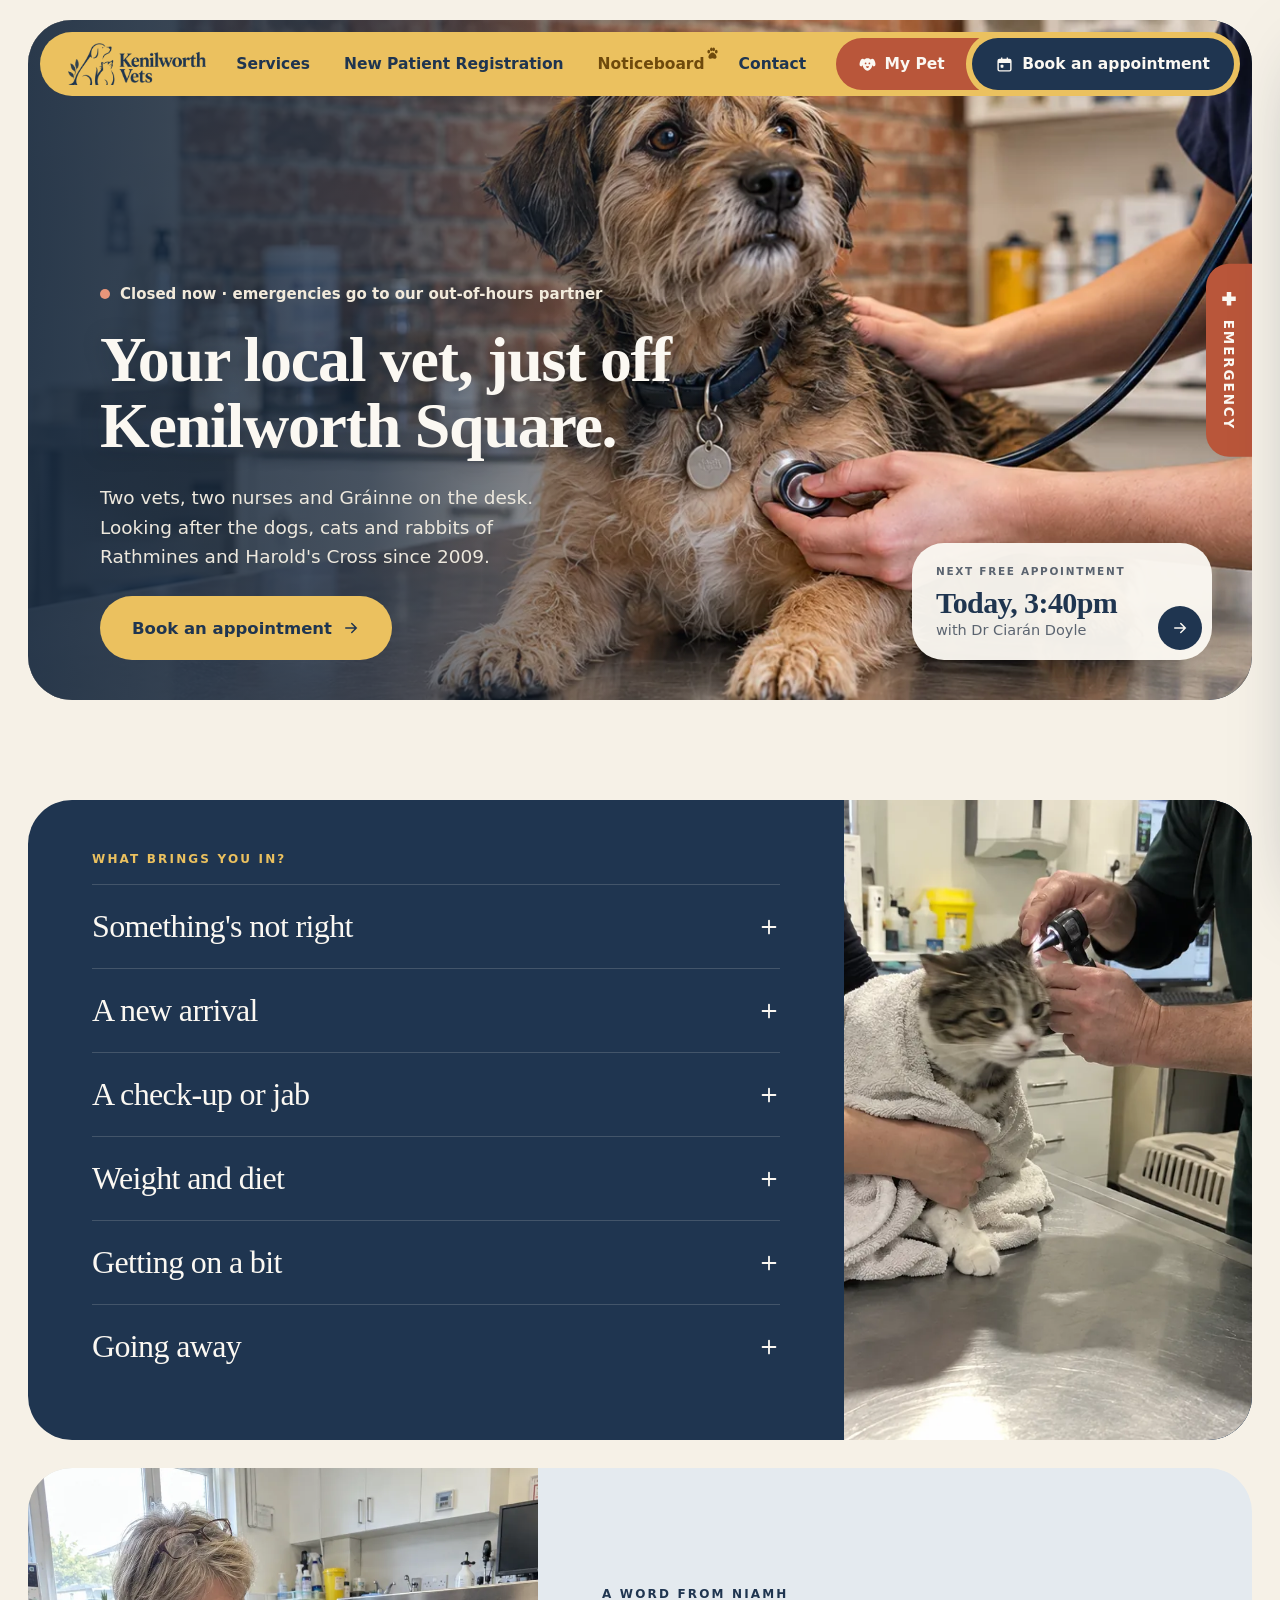
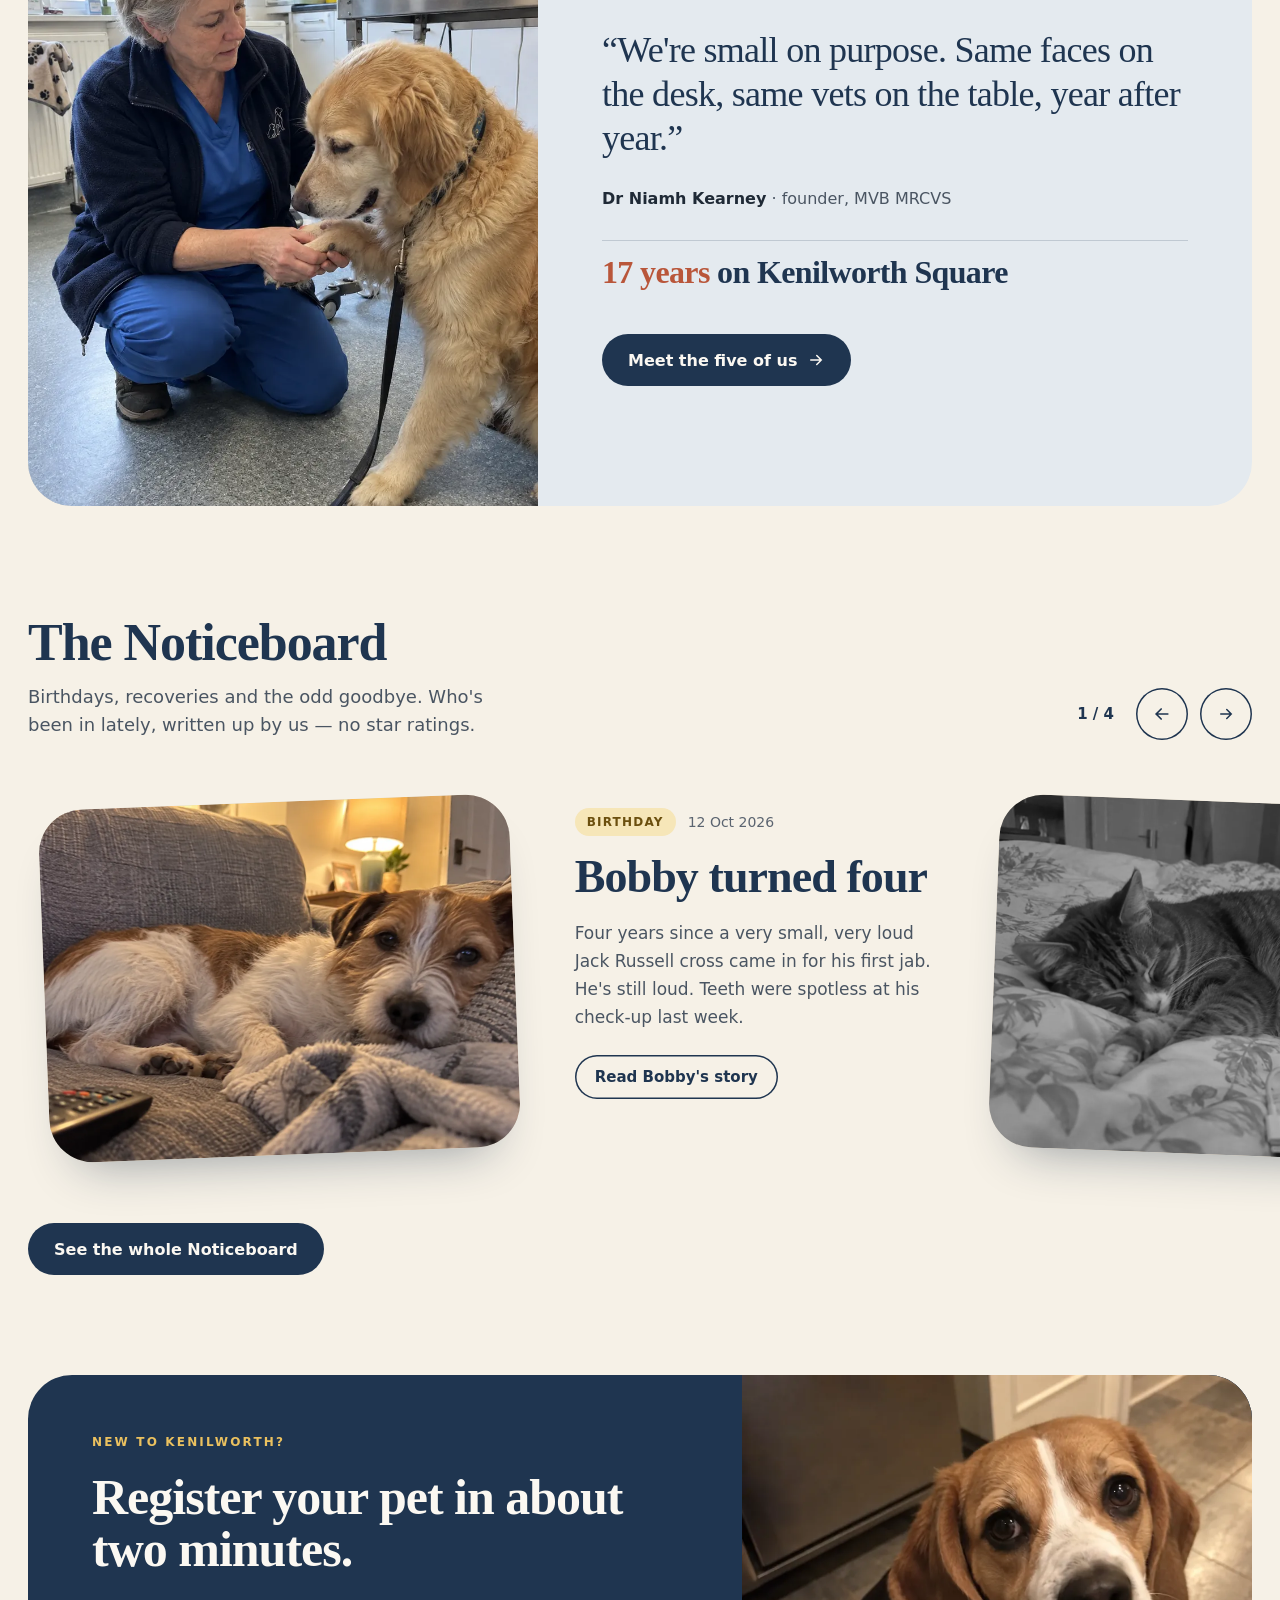
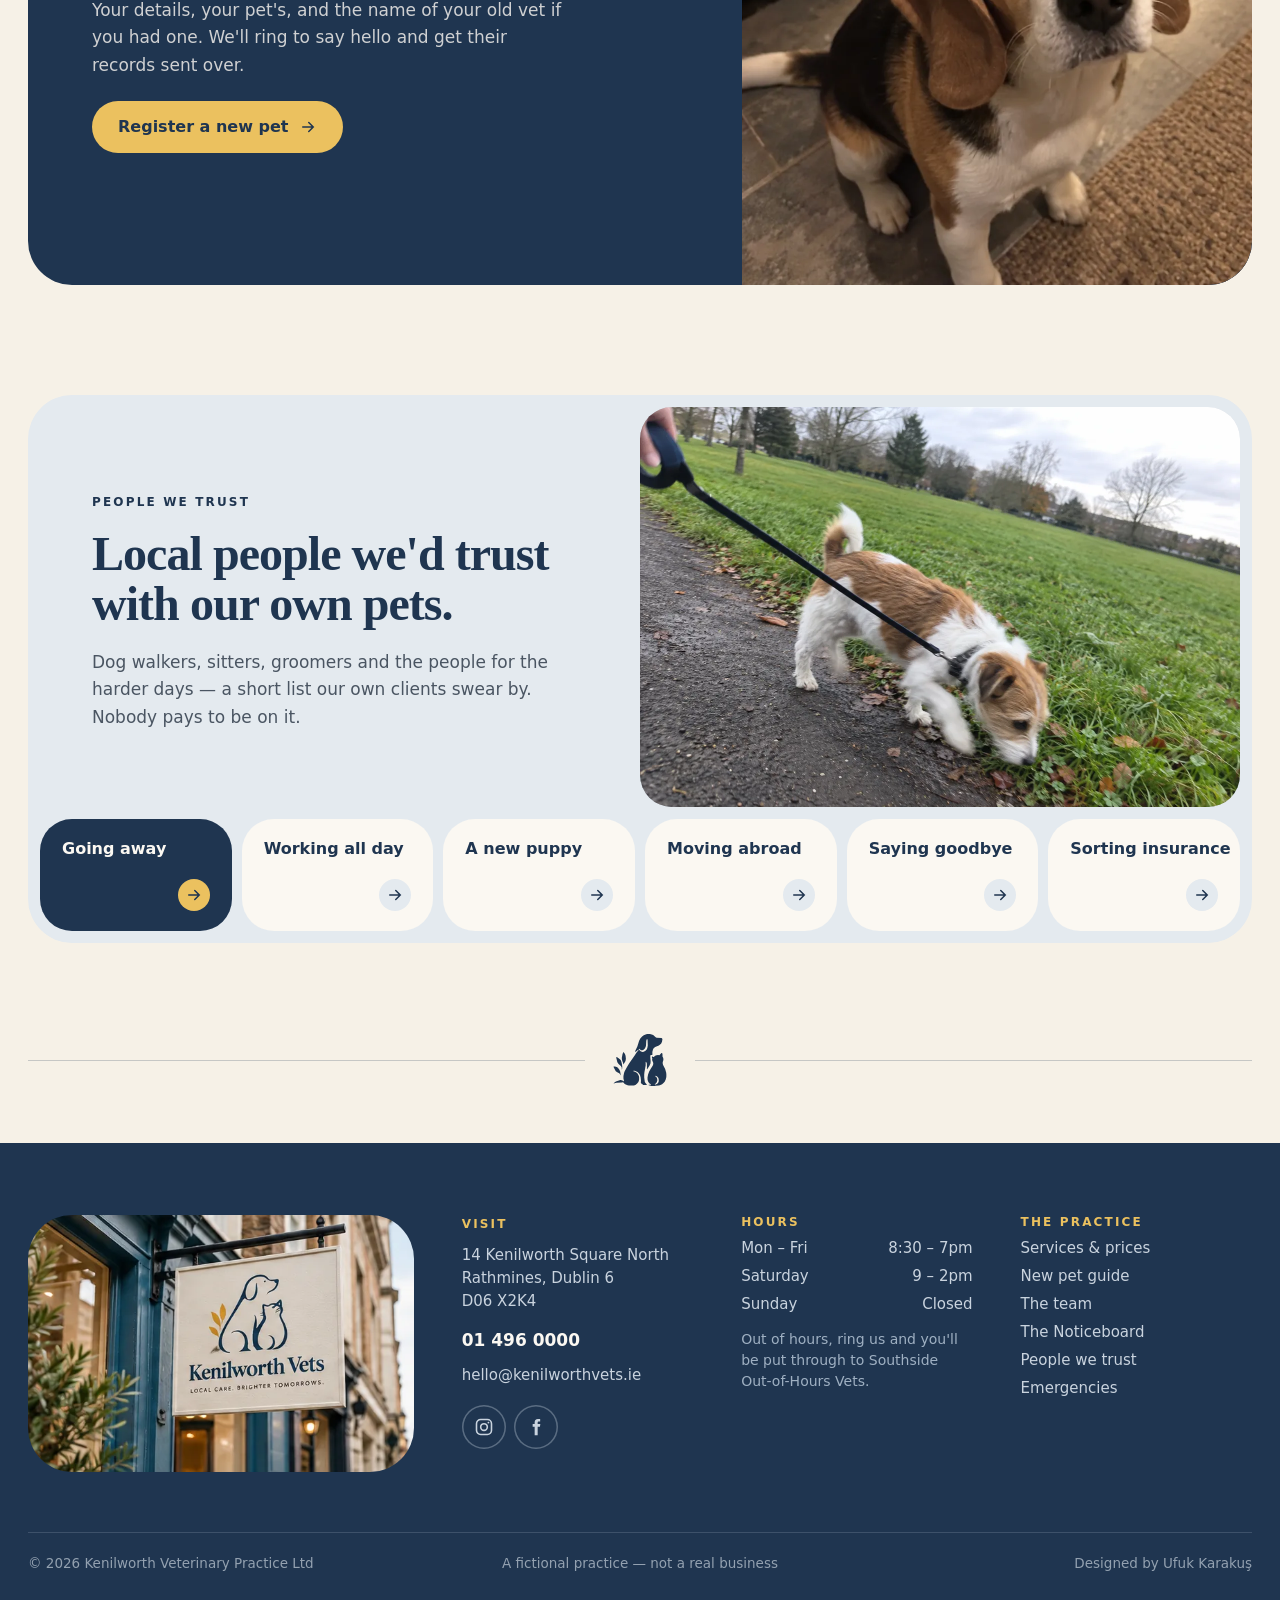
==== commit 997c0536: "Stage 5: home sections Co-Authored-By: Claude Fable 5.1 <noreply@anthropic.com>" ====
--- a/index.html
+++ b/index.html
@@ -34,6 +34,76 @@
 <span class="today-arrow"><svg width="18" height="18" viewBox="0 0 24 24" fill="none" stroke="currentColor" stroke-width="2" stroke-linecap="round" aria-hidden="true"><path d="M5 12h14M13 6l6 6-6 6"></path></svg></span>
 </a>
 <button type="button" class="tab etab-banner" data-etab="banner" aria-label="Emergency help — drag or press Enter"><svg width="18" height="18" viewBox="0 0 24 24" aria-hidden="true"><path d="M9 3h6v6h6v6h-6v6H9v-6H3V9h6z" fill="currentColor"></path></svg>Emergency</button>
+</div>
+</div>
+</section>
+
+<section class="sec-q">
+<div class="wrap">
+<div class="two qblock">
+<div class="qleft">
+<h2 class="lbl qlbl">What brings you in?</h2>
+<div class="qlist" data-qlist></div>
+</div>
+<div class="qframe" data-qframe></div>
+</div>
+</div>
+</section>
+
+<section class="sec-founder">
+<div class="wrap">
+<div class="two founder">
+<div class="ph founder-ph"><img src="./images/t_niamh.webp" alt="Dr Niamh Kearney kneeling on the clinic floor, checking a golden retriever's paw" style="object-position:40% 35%"></div>
+<div class="founder-copy" data-founder>
+<span class="lbl founder-lbl">A word from Niamh</span>
+<p class="serif founder-quote">“We're small on purpose. Same faces on the desk, same vets on the table, year after year.”</p>
+<span class="founder-by"><b>Dr Niamh Kearney</b> <span class="founder-role">· founder, MVB MRCVS</span></span>
+<div class="founder-lines" data-lines></div>
+<div class="founder-cta"><a href="./team/" class="btn btn-navy">Meet the five of us<svg width="18" height="18" viewBox="0 0 24 24" fill="none" stroke="currentColor" stroke-width="2" stroke-linecap="round" aria-hidden="true"><path d="M5 12h14M13 6l6 6-6 6"></path></svg></a></div>
+</div>
+</div>
+</div>
+</section>
+
+<section class="sec-nb">
+<div class="wrap">
+<div class="nb-head">
+<div class="nb-head-l"><h2 class="serif ttl">The Noticeboard</h2><p class="lead nb-lead">Birthdays, recoveries and the odd goodbye. Who's been in lately, written up by us — no star ratings.</p></div>
+<div class="nb-ctrl"><span class="nb-count" data-slide-label aria-live="polite">1 / 4</span>
+<button type="button" class="round" aria-label="Previous story" data-slide-prev><svg width="20" height="20" viewBox="0 0 24 24" fill="none" stroke="currentColor" stroke-width="2" stroke-linecap="round" aria-hidden="true"><path d="M19 12H5M11 6l-6 6 6 6"></path></svg></button>
+<button type="button" class="round" aria-label="Next story" data-slide-next><svg width="18" height="18" viewBox="0 0 24 24" fill="none" stroke="currentColor" stroke-width="2" stroke-linecap="round" aria-hidden="true"><path d="M5 12h14M13 6l6 6-6 6"></path></svg></button></div>
+</div>
+<div class="nb-track" data-track></div>
+<div class="nb-all"><a href="./noticeboard/" class="btn btn-navy">See the whole Noticeboard</a></div>
+</div>
+</section>
+
+<section class="sec-reg">
+<div class="wrap">
+<div class="two regblock">
+<div class="regblock-copy">
+<span class="lbl regblock-lbl">New to Kenilworth?</span>
+<h2 class="serif regblock-h2">Register your pet in about two minutes.</h2>
+<p class="regblock-p">Your details, your pet's, and the name of your old vet if you had one. We'll ring to say hello and get their records sent over.</p>
+<div><button type="button" class="btn btn-mustard" data-open-reg>Register a new pet<svg width="18" height="18" viewBox="0 0 24 24" fill="none" stroke="currentColor" stroke-width="2" stroke-linecap="round" aria-hidden="true"><path d="M5 12h14M13 6l6 6-6 6"></path></svg></button></div>
+</div>
+<div class="ph regblock-ph"><img src="./images/juno.webp" alt="A beagle sitting on a kitchen floor, looking up" style="object-position:50% 35%"></div>
+</div>
+</div>
+</section>
+
+<section class="sec-pwt">
+<div class="wrap">
+<div class="pwt">
+<div class="two pwt-top">
+<div class="pwt-copy">
+<span class="lbl pwt-lbl">People we trust</span>
+<h2 class="serif pwt-h2">Local people we'd trust with our own pets.</h2>
+<p class="lead pwt-p">Dog walkers, sitters, groomers and the people for the harder days — a short list our own clients swear by. Nobody pays to be on it.</p>
+</div>
+<div class="pwt-frame" data-mframe></div>
+</div>
+<div class="pwt-cards" data-moments></div>
 </div>
 </div>
 </section>
--- a/css/site.css
+++ b/css/site.css
@@ -217,3 +217,93 @@
 .today-arrow{position:absolute;right:10px;bottom:10px;width:44px;height:44px;border-radius:22px;background:var(--navy);color:var(--cream-white);display:flex;align-items:center;justify-content:center}
 .etab-banner{position:absolute;right:0;top:50%;z-index:3;width:46px;padding:26px 0;border-radius:23px 0 0 23px;font-size:13.5px;transform:translateY(-50%)}
 .etab-banner.is-hidden{opacity:0}
+
+/* ---------- home: questions ---------- */
+.sec-q{padding:100px 0 0}
+.qblock{background:var(--navy);color:var(--cream-white);border-radius:44px;overflow:hidden;display:grid;grid-template-columns:minmax(0,8fr) minmax(0,4fr);height:640px}
+.qleft{padding:52px 64px;display:flex;flex-direction:column;min-height:0}
+.qlbl{margin:0 0 18px;color:var(--mustard)}
+.qlist{height:504px;display:flex;flex-direction:column}
+.qrow{flex:none;border-top:1px solid rgba(251,248,242,.16);overflow:hidden;transition:height .6s var(--ease)}
+.qbtn{all:unset;box-sizing:border-box;cursor:pointer;width:100%;display:flex;justify-content:space-between;align-items:center;gap:16px;color:var(--cream-white);transition:color .3s,height .6s var(--ease)}
+.qbtn:focus-visible{outline:2px solid var(--mustard);outline-offset:-2px;border-radius:12px}
+.qrow.is-open .qbtn{color:var(--mustard)}
+.qbtn .serif{font-size:32px;line-height:1.1;font-weight:500}
+.qbtn svg{flex:none;transition:transform .4s}
+.qrow.is-open .qbtn svg{transform:rotate(45deg)}
+.qbody{display:flex;flex-direction:column;gap:16px;padding-bottom:20px;opacity:0;transform:translateY(8px);transition:opacity .15s,transform .15s}
+.qrow.is-open .qbody{opacity:1;transform:translateY(0);transition:opacity .45s .2s,transform .5s .2s var(--ease)}
+.qdesc{margin:0;font-size:16.5px;line-height:1.5;color:rgba(251,248,242,.82);white-space:nowrap;overflow:hidden;text-overflow:ellipsis}
+.qopts{display:flex;gap:10px;flex-wrap:nowrap}
+.qframe{position:relative;overflow:hidden;background:var(--navy-2)}
+.slide-img{position:absolute;inset:0;width:100%;height:100%;object-fit:cover;transform:translateX(100%)}
+.slide-img.is-cur{transform:translateX(0);transition:transform .8s var(--ease)}
+.slide-img.is-prev{transform:translateX(-100%);transition:transform .8s var(--ease)}
+
+/* ---------- home: founder ---------- */
+.sec-founder{padding:28px 0 0}
+.founder{background:var(--blue);border-radius:44px;overflow:hidden;display:grid;grid-template-columns:minmax(0,5fr) minmax(0,7fr);align-items:stretch}
+.founder-ph{min-height:560px}
+.founder-copy{padding:60px 64px;display:flex;flex-direction:column;gap:28px;justify-content:center}
+.founder-lbl{color:var(--navy)}
+.founder-quote{margin:0;font-size:36px;line-height:1.22;font-weight:500;color:var(--navy)}
+.founder-by{font-size:16px;color:var(--ink)}
+.founder-role{color:var(--muted-2)}
+.founder-lines{position:relative;height:52px;overflow:hidden;border-top:1px solid rgba(31,53,80,.18);padding-top:0;margin-top:4px}
+.fline{position:absolute;left:0;right:0;top:14px;font-size:32px;line-height:1.1;font-weight:700;color:var(--navy);transform:translateY(110%);opacity:0}
+.fline.is-cur{transform:translateY(0);opacity:1;transition:transform .7s var(--ease),opacity .5s}
+.fline.is-prev{transform:translateY(-110%);opacity:0;transition:transform .7s var(--ease),opacity .5s}
+.fline .hi{color:var(--terracotta)}
+.founder-cta{padding-top:14px}
+
+/* ---------- home: noticeboard slider ---------- */
+.sec-nb{padding:110px 0 100px;overflow:hidden}
+.nb-head{display:flex;justify-content:space-between;align-items:flex-end;gap:32px;margin-bottom:46px;flex-wrap:wrap}
+.nb-head-l{display:flex;flex-direction:column;gap:14px}
+.nb-lead{max-width:480px}
+.nb-ctrl{display:flex;gap:12px;align-items:center}
+.nb-count{font-size:15px;font-weight:600;margin-right:10px;color:var(--navy)}
+.nb-track{display:flex;gap:44px;transition:transform .8s var(--ease)}
+.nb-card{flex:0 0 74%;display:grid;grid-template-columns:minmax(0,7fr) minmax(0,5fr);gap:44px;align-items:start;opacity:1;transition:opacity .6s}
+.nb-card.is-past{opacity:0}
+.nb-card-ph{padding:16px}
+.nb-card-ph .ph{aspect-ratio:4/3;border-radius:44px;box-shadow:0 30px 50px -30px rgba(23,42,64,.45)}
+.nb-card:nth-child(odd) .ph{transform:rotate(-2.2deg)}
+.nb-card:nth-child(even) .ph{transform:rotate(2.2deg)}
+.nb-card .ph img{filter:grayscale(1);transition:filter .9s var(--ease)}
+.nb-card.is-cur .ph img{filter:grayscale(0)}
+.nb-card-copy{display:flex;flex-direction:column;gap:18px;padding-top:22px}
+.nb-meta{display:flex;gap:12px;align-items:center}
+.nb-date{font-size:14px;color:var(--muted)}
+.nb-card h3{margin:0;font-size:46px;line-height:1.02;font-weight:600;color:var(--navy)}
+.nb-card p{margin:0;font-size:17px;line-height:1.65;color:var(--muted-2)}
+.nb-cta{padding-top:6px}
+.nb-all{margin-top:52px}
+
+/* ---------- home: register block ---------- */
+.sec-reg{padding:0 0 110px}
+.regblock{background:var(--navy);color:var(--cream-white);border-radius:44px;overflow:hidden;display:grid;grid-template-columns:minmax(0,7fr) minmax(0,5fr);align-items:stretch}
+.regblock-copy{padding:60px 64px;display:flex;flex-direction:column;gap:22px}
+.regblock-lbl{color:var(--mustard)}
+.regblock-h2{margin:0;font-size:50px;line-height:1.04;font-weight:600}
+.regblock-p{margin:0;font-size:17px;line-height:1.6;color:rgba(251,248,242,.8);max-width:480px}
+.regblock-ph{min-height:380px;background:var(--navy-2)}
+
+/* ---------- home: people we trust ---------- */
+.sec-pwt{padding:0 0 60px}
+.pwt{background:var(--blue);border-radius:44px;overflow:hidden;padding:12px}
+.pwt-top{display:grid;grid-template-columns:minmax(0,6fr) minmax(0,6fr);align-items:stretch}
+.pwt-copy{padding:52px 52px 40px;display:flex;flex-direction:column;gap:20px;justify-content:center}
+.pwt-lbl{color:var(--navy)}
+.pwt-h2{margin:0;font-size:48px;line-height:1.04;font-weight:600;color:var(--navy)}
+.pwt-p{font-size:17px;max-width:520px}
+.pwt-frame{position:relative;height:400px;border-radius:32px;overflow:hidden;background:#C9D3DE}
+.pwt-cards{display:grid;grid-template-columns:repeat(6,minmax(0,1fr));gap:10px;margin-top:12px}
+.mcard{height:112px;border-radius:32px;padding:20px 22px;display:flex;flex-direction:column;justify-content:space-between;text-decoration:none;background:var(--cream-white);color:var(--navy);transition:background .25s,color .25s}
+.mcard:hover{color:var(--navy)}
+.mcard.is-on{background:var(--navy);color:var(--cream-white)}
+.mcard.is-on:hover{color:var(--cream-white)}
+.mcard:focus-visible{outline:2px solid var(--navy);outline-offset:3px}
+.mcard-t{font-size:16px;font-weight:700;white-space:nowrap}
+.mcard-dot{align-self:flex-end;width:32px;height:32px;border-radius:16px;display:flex;align-items:center;justify-content:center;background:var(--blue);color:var(--navy)}
+.mcard.is-on .mcard-dot{background:var(--mustard)}
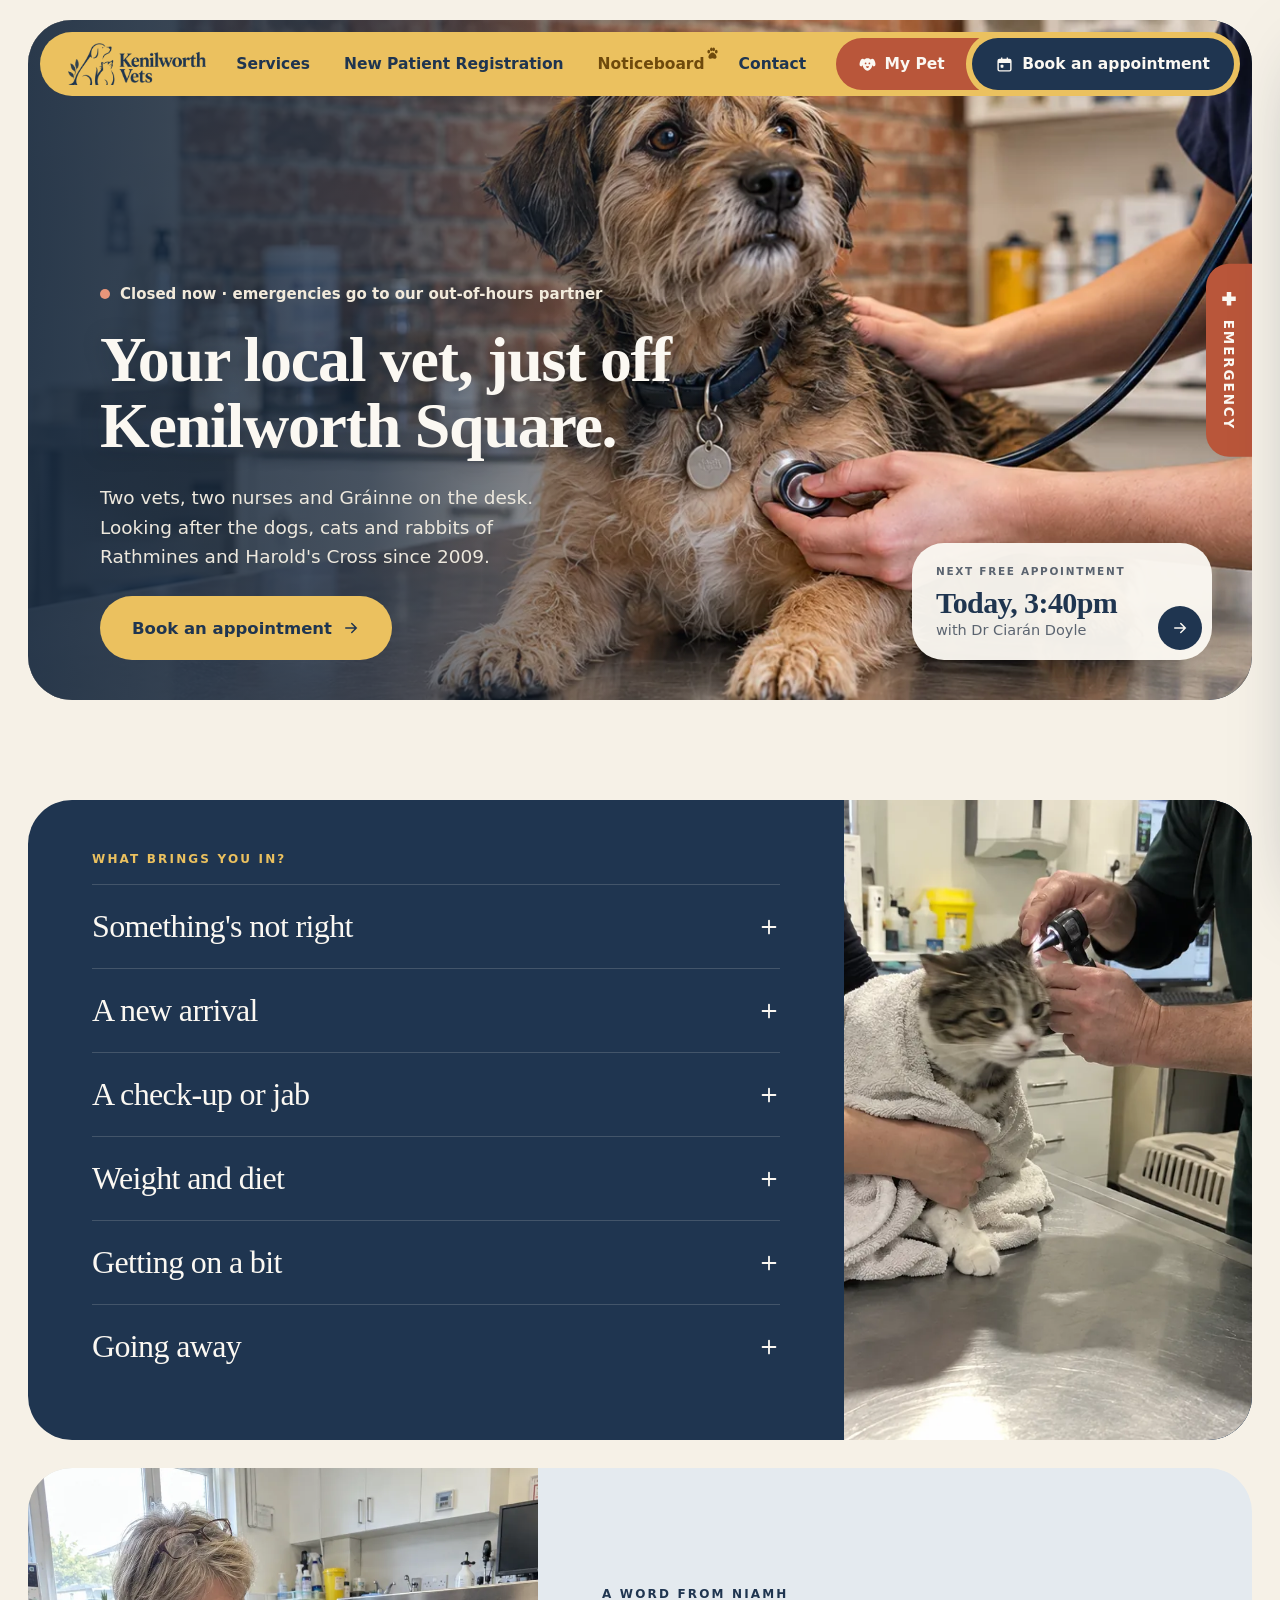
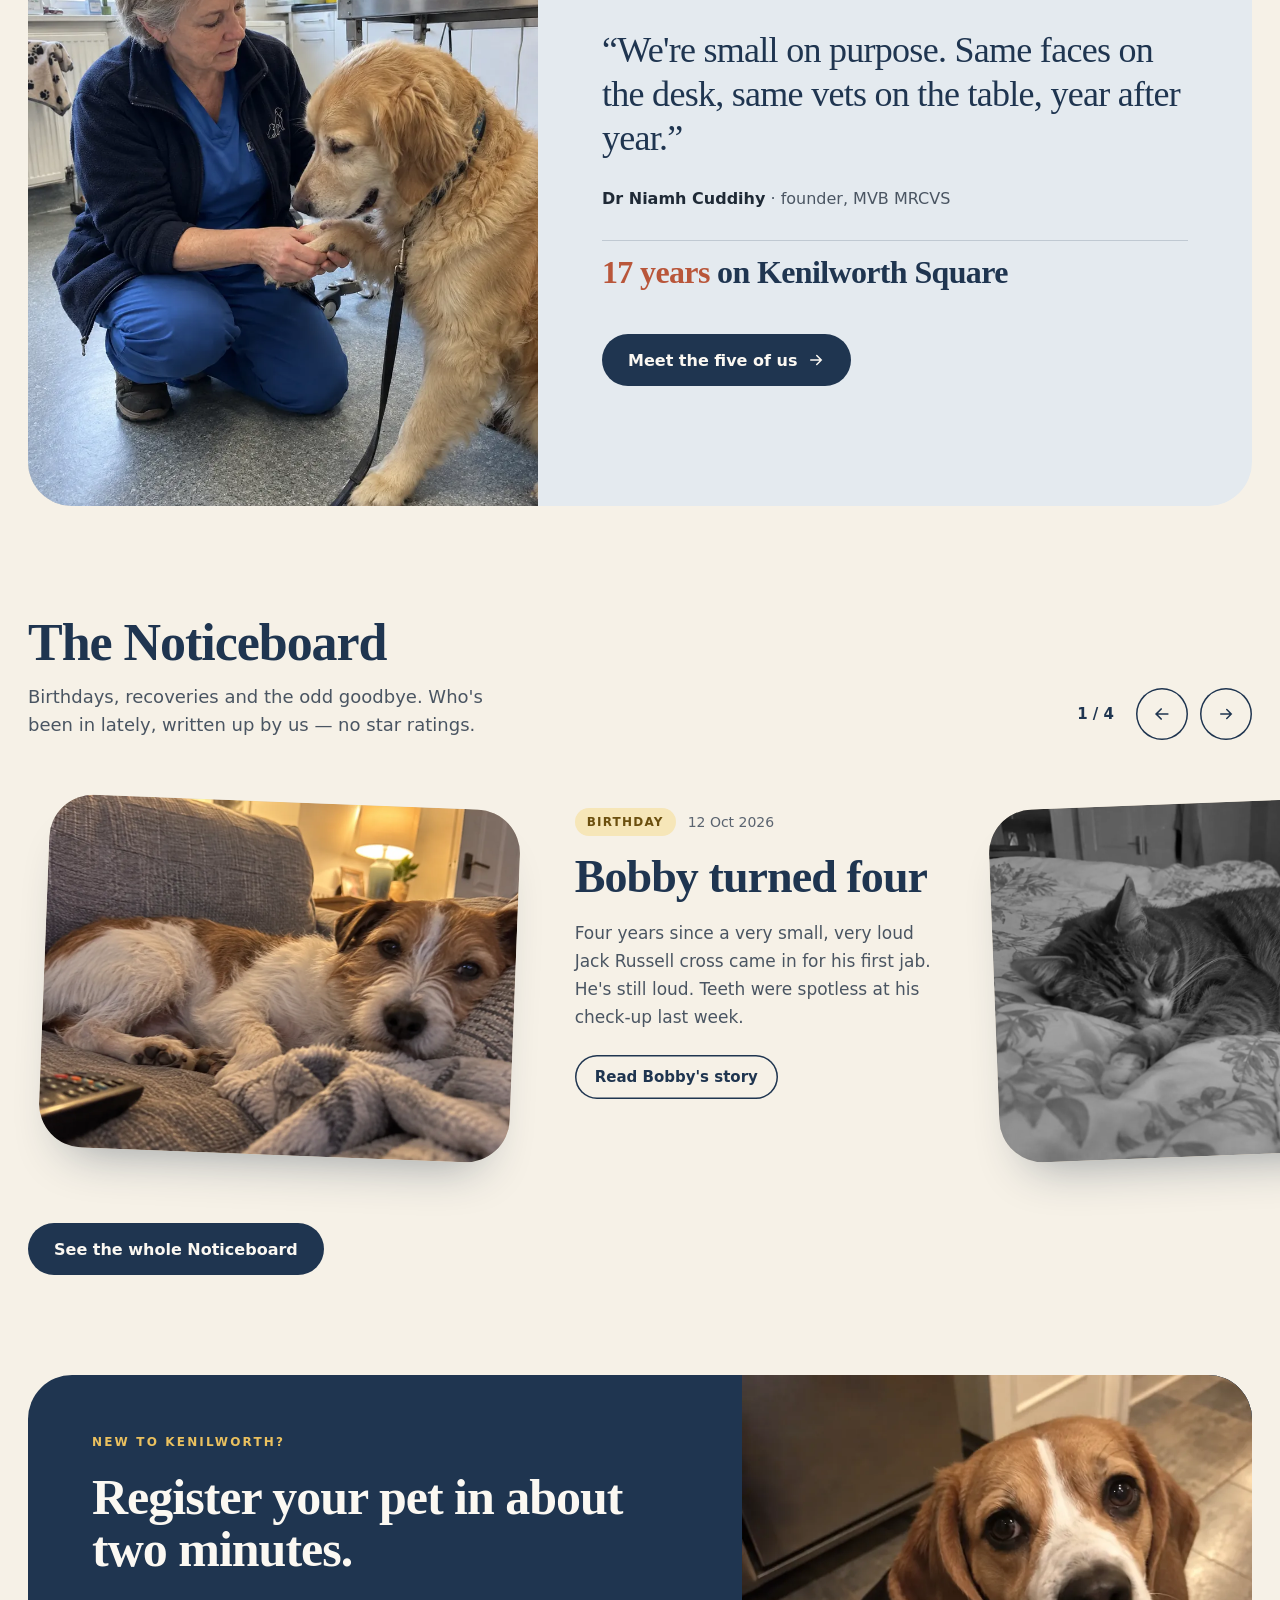
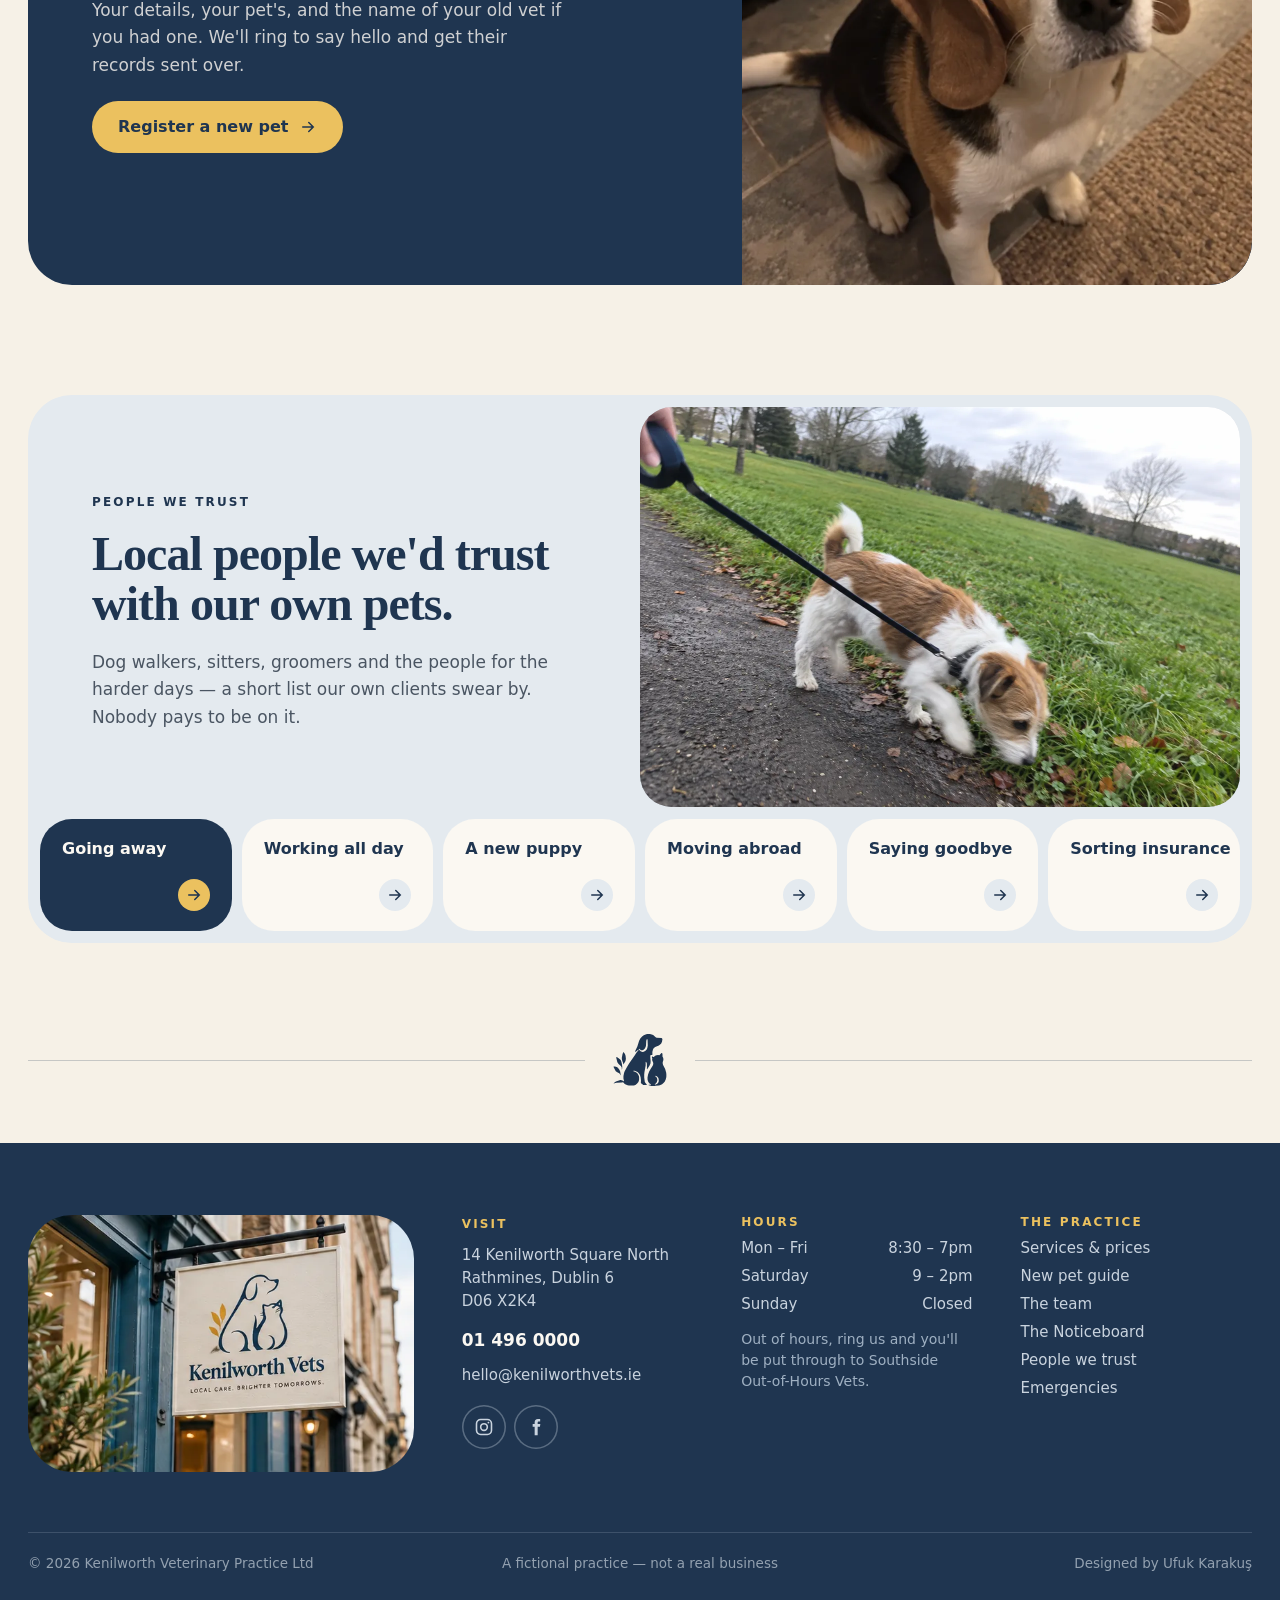
==== commit 3e80427d: "Phone fixes: hero, questions, looping Noticeboard, standing rules, names - Hero (≤900): the photo st" ====
--- a/index.html
+++ b/index.html
@@ -12,7 +12,7 @@
 <link rel="stylesheet" href="./css/site.css">
 </head>
 <body>
-<div class="hfixed" data-hfixed><div class="wide"><div class="hfixed-in"><!-- chrome:hbar --><div class="hbar"><a href="./" class="hlogo" aria-label="Kenilworth Vets home"><img src="./images/logo_onyellow.webp" alt="Kenilworth Vets"></a><nav class="nav" aria-label="Main"><a href="./services/">Services</a><button type="button" data-open-reg><span class="reg-full">New Patient Registration</span><span class="reg-short">New patient reg.</span></button><a href="./noticeboard/" class="nav-nb">Noticeboard<svg width="15" height="15" viewBox="0 0 24 24" fill="currentColor" aria-hidden="true"><ellipse cx="6" cy="9" rx="2.2" ry="2.9"></ellipse><ellipse cx="10.2" cy="5.4" rx="2.2" ry="2.9"></ellipse><ellipse cx="13.8" cy="5.4" rx="2.2" ry="2.9"></ellipse><ellipse cx="18" cy="9" rx="2.2" ry="2.9"></ellipse><path d="M12 10.5c-3 0-6.5 4.2-6.5 7 0 1.8 1.4 2.8 3.2 2.8 1.3 0 2.3-.6 3.3-.6s2 .6 3.3.6c1.8 0 3.2-1 3.2-2.8 0-2.8-3.5-7-6.5-7z"></path></svg></a><a href="./contact/">Contact</a></nav><div class="hright"><a href="./my-pet/" class="hpet"><svg width="144" height="52" viewBox="0 0 144 52" aria-hidden="true"><path d="M26 0H143.345A32 32 0 0 0 143.345 52H26A26 26 0 0 1 26 0Z"></path></svg><span><svg width="19" height="19" viewBox="0 0 24 24" fill="currentColor" aria-hidden="true"><ellipse cx="5" cy="9.5" rx="2.7" ry="5" transform="rotate(16 5 9.5)"></ellipse><ellipse cx="19" cy="9.5" rx="2.7" ry="5" transform="rotate(-16 19 9.5)"></ellipse><path d="M12 4.2c-3.8 0-6.3 2.9-6.3 7 0 4.5 2.9 8.6 6.3 8.6s6.3-4.1 6.3-8.6c0-4.1-2.5-7-6.3-7z"></path><circle cx="9.6" cy="10.6" r="1.1" fill="#B9563A"></circle><circle cx="14.4" cy="10.6" r="1.1" fill="#B9563A"></circle><path d="M10.4 14.2h3.2c.4 0 .6.5.3.8l-1.4 1.3c-.3.3-.7.3-1 0l-1.4-1.3c-.3-.3-.1-.8.3-.8z" fill="#B9563A"></path></svg>My Pet</span></a><a href="./book/" class="hbook"><svg width="17" height="17" viewBox="0 0 24 24" fill="currentColor" aria-hidden="true"><path d="M7 2h2v2h6V2h2v2h2a3 3 0 0 1 3 3v12a3 3 0 0 1-3 3H5a3 3 0 0 1-3-3V7a3 3 0 0 1 3-3h2zM4 10v9a1 1 0 0 0 1 1h14a1 1 0 0 0 1-1v-9z"></path><rect x="6.5" y="12.5" width="4" height="4" rx="1"></rect></svg>Book an appointment</a></div></div><!-- /chrome:hbar --></div></div></div>
+<div class="hfixed" data-hfixed><div class="wide"><div class="hfixed-in"><!-- chrome:hbar --><div class="hbar"><a href="./" class="hlogo" aria-label="Kenilworth Vets home"><img src="./images/logo_onyellow.webp" alt="Kenilworth Vets"></a><nav class="nav" aria-label="Main"><a href="./services/">Services</a><button type="button" data-open-reg><span class="reg-full">New Patient Registration</span><span class="reg-short">New patient reg.</span></button><a href="./noticeboard/" class="nav-nb">Noticeboard<svg width="15" height="15" viewBox="0 0 24 24" fill="currentColor" aria-hidden="true"><ellipse cx="6" cy="9" rx="2.2" ry="2.9"></ellipse><ellipse cx="10.2" cy="5.4" rx="2.2" ry="2.9"></ellipse><ellipse cx="13.8" cy="5.4" rx="2.2" ry="2.9"></ellipse><ellipse cx="18" cy="9" rx="2.2" ry="2.9"></ellipse><path d="M12 10.5c-3 0-6.5 4.2-6.5 7 0 1.8 1.4 2.8 3.2 2.8 1.3 0 2.3-.6 3.3-.6s2 .6 3.3.6c1.8 0 3.2-1 3.2-2.8 0-2.8-3.5-7-6.5-7z"></path></svg></a><a href="./contact/">Contact</a></nav><div class="hright"><a href="./my-pet/" class="hpet"><svg width="144" height="52" viewBox="0 0 144 52" aria-hidden="true"><path d="M26 0H143.345A32 32 0 0 0 143.345 52H26A26 26 0 0 1 26 0Z"></path></svg><span><svg width="19" height="19" viewBox="0 0 24 24" fill="currentColor" aria-hidden="true"><ellipse cx="5" cy="9.5" rx="2.7" ry="5" transform="rotate(16 5 9.5)"></ellipse><ellipse cx="19" cy="9.5" rx="2.7" ry="5" transform="rotate(-16 19 9.5)"></ellipse><path d="M12 4.2c-3.8 0-6.3 2.9-6.3 7 0 4.5 2.9 8.6 6.3 8.6s6.3-4.1 6.3-8.6c0-4.1-2.5-7-6.3-7z"></path><circle cx="9.6" cy="10.6" r="1.1" fill="#B9563A"></circle><circle cx="14.4" cy="10.6" r="1.1" fill="#B9563A"></circle><path d="M10.4 14.2h3.2c.4 0 .6.5.3.8l-1.4 1.3c-.3.3-.7.3-1 0l-1.4-1.3c-.3-.3-.1-.8.3-.8z" fill="#B9563A"></path></svg>My Pet</span></a><a href="./book/" class="hbook"><svg width="17" height="17" viewBox="0 0 24 24" fill="currentColor" aria-hidden="true"><path d="M7 2h2v2h6V2h2v2h2a3 3 0 0 1 3 3v12a3 3 0 0 1-3 3H5a3 3 0 0 1-3-3V7a3 3 0 0 1 3-3h2zM4 10v9a1 1 0 0 0 1 1h14a1 1 0 0 0 1-1v-9z"></path><rect x="6.5" y="12.5" width="4" height="4" rx="1"></rect></svg><span class="hbook-t">Book<span class="hbook-x"> an appointment</span></span></a><button type="button" class="hmenu" data-open-menu aria-expanded="false" aria-controls="mnav" aria-label="Menu"><svg width="22" height="22" viewBox="0 0 24 24" fill="none" stroke="currentColor" stroke-width="2.2" stroke-linecap="round" aria-hidden="true"><path d="M4 7h16M4 12h16M4 17h10"></path></svg></button></div></div><!-- /chrome:hbar --></div></div></div>
 <div class="page" data-page>
 <main>
 
@@ -21,12 +21,12 @@
 <div class="banner">
 <img src="./images/hero2.webp" alt="A scruffy terrier sitting on the exam table while a vet listens to his chest" class="banner-img">
 <div class="banner-grad"></div>
-<div class="banner-head"><!-- chrome:hbar --><div class="hbar"><a href="./" class="hlogo" aria-label="Kenilworth Vets home"><img src="./images/logo_onyellow.webp" alt="Kenilworth Vets"></a><nav class="nav" aria-label="Main"><a href="./services/">Services</a><button type="button" data-open-reg><span class="reg-full">New Patient Registration</span><span class="reg-short">New patient reg.</span></button><a href="./noticeboard/" class="nav-nb">Noticeboard<svg width="15" height="15" viewBox="0 0 24 24" fill="currentColor" aria-hidden="true"><ellipse cx="6" cy="9" rx="2.2" ry="2.9"></ellipse><ellipse cx="10.2" cy="5.4" rx="2.2" ry="2.9"></ellipse><ellipse cx="13.8" cy="5.4" rx="2.2" ry="2.9"></ellipse><ellipse cx="18" cy="9" rx="2.2" ry="2.9"></ellipse><path d="M12 10.5c-3 0-6.5 4.2-6.5 7 0 1.8 1.4 2.8 3.2 2.8 1.3 0 2.3-.6 3.3-.6s2 .6 3.3.6c1.8 0 3.2-1 3.2-2.8 0-2.8-3.5-7-6.5-7z"></path></svg></a><a href="./contact/">Contact</a></nav><div class="hright"><a href="./my-pet/" class="hpet"><svg width="144" height="52" viewBox="0 0 144 52" aria-hidden="true"><path d="M26 0H143.345A32 32 0 0 0 143.345 52H26A26 26 0 0 1 26 0Z"></path></svg><span><svg width="19" height="19" viewBox="0 0 24 24" fill="currentColor" aria-hidden="true"><ellipse cx="5" cy="9.5" rx="2.7" ry="5" transform="rotate(16 5 9.5)"></ellipse><ellipse cx="19" cy="9.5" rx="2.7" ry="5" transform="rotate(-16 19 9.5)"></ellipse><path d="M12 4.2c-3.8 0-6.3 2.9-6.3 7 0 4.5 2.9 8.6 6.3 8.6s6.3-4.1 6.3-8.6c0-4.1-2.5-7-6.3-7z"></path><circle cx="9.6" cy="10.6" r="1.1" fill="#B9563A"></circle><circle cx="14.4" cy="10.6" r="1.1" fill="#B9563A"></circle><path d="M10.4 14.2h3.2c.4 0 .6.5.3.8l-1.4 1.3c-.3.3-.7.3-1 0l-1.4-1.3c-.3-.3-.1-.8.3-.8z" fill="#B9563A"></path></svg>My Pet</span></a><a href="./book/" class="hbook"><svg width="17" height="17" viewBox="0 0 24 24" fill="currentColor" aria-hidden="true"><path d="M7 2h2v2h6V2h2v2h2a3 3 0 0 1 3 3v12a3 3 0 0 1-3 3H5a3 3 0 0 1-3-3V7a3 3 0 0 1 3-3h2zM4 10v9a1 1 0 0 0 1 1h14a1 1 0 0 0 1-1v-9z"></path><rect x="6.5" y="12.5" width="4" height="4" rx="1"></rect></svg>Book an appointment</a></div></div><!-- /chrome:hbar --></div>
+<div class="banner-head"><!-- chrome:hbar --><div class="hbar"><a href="./" class="hlogo" aria-label="Kenilworth Vets home"><img src="./images/logo_onyellow.webp" alt="Kenilworth Vets"></a><nav class="nav" aria-label="Main"><a href="./services/">Services</a><button type="button" data-open-reg><span class="reg-full">New Patient Registration</span><span class="reg-short">New patient reg.</span></button><a href="./noticeboard/" class="nav-nb">Noticeboard<svg width="15" height="15" viewBox="0 0 24 24" fill="currentColor" aria-hidden="true"><ellipse cx="6" cy="9" rx="2.2" ry="2.9"></ellipse><ellipse cx="10.2" cy="5.4" rx="2.2" ry="2.9"></ellipse><ellipse cx="13.8" cy="5.4" rx="2.2" ry="2.9"></ellipse><ellipse cx="18" cy="9" rx="2.2" ry="2.9"></ellipse><path d="M12 10.5c-3 0-6.5 4.2-6.5 7 0 1.8 1.4 2.8 3.2 2.8 1.3 0 2.3-.6 3.3-.6s2 .6 3.3.6c1.8 0 3.2-1 3.2-2.8 0-2.8-3.5-7-6.5-7z"></path></svg></a><a href="./contact/">Contact</a></nav><div class="hright"><a href="./my-pet/" class="hpet"><svg width="144" height="52" viewBox="0 0 144 52" aria-hidden="true"><path d="M26 0H143.345A32 32 0 0 0 143.345 52H26A26 26 0 0 1 26 0Z"></path></svg><span><svg width="19" height="19" viewBox="0 0 24 24" fill="currentColor" aria-hidden="true"><ellipse cx="5" cy="9.5" rx="2.7" ry="5" transform="rotate(16 5 9.5)"></ellipse><ellipse cx="19" cy="9.5" rx="2.7" ry="5" transform="rotate(-16 19 9.5)"></ellipse><path d="M12 4.2c-3.8 0-6.3 2.9-6.3 7 0 4.5 2.9 8.6 6.3 8.6s6.3-4.1 6.3-8.6c0-4.1-2.5-7-6.3-7z"></path><circle cx="9.6" cy="10.6" r="1.1" fill="#B9563A"></circle><circle cx="14.4" cy="10.6" r="1.1" fill="#B9563A"></circle><path d="M10.4 14.2h3.2c.4 0 .6.5.3.8l-1.4 1.3c-.3.3-.7.3-1 0l-1.4-1.3c-.3-.3-.1-.8.3-.8z" fill="#B9563A"></path></svg>My Pet</span></a><a href="./book/" class="hbook"><svg width="17" height="17" viewBox="0 0 24 24" fill="currentColor" aria-hidden="true"><path d="M7 2h2v2h6V2h2v2h2a3 3 0 0 1 3 3v12a3 3 0 0 1-3 3H5a3 3 0 0 1-3-3V7a3 3 0 0 1 3-3h2zM4 10v9a1 1 0 0 0 1 1h14a1 1 0 0 0 1-1v-9z"></path><rect x="6.5" y="12.5" width="4" height="4" rx="1"></rect></svg><span class="hbook-t">Book<span class="hbook-x"> an appointment</span></span></a><button type="button" class="hmenu" data-open-menu aria-expanded="false" aria-controls="mnav" aria-label="Menu"><svg width="22" height="22" viewBox="0 0 24 24" fill="none" stroke="currentColor" stroke-width="2.2" stroke-linecap="round" aria-hidden="true"><path d="M4 7h16M4 12h16M4 17h10"></path></svg></button></div></div><!-- /chrome:hbar --></div>
 <div class="banner-copy">
 <div class="rise banner-status" style="animation-delay:.05s"><span class="wave banner-dot" data-status-dot></span><span data-status-text>Open now · until 7pm</span></div>
 <h1 class="serif rise banner-h1" style="animation-delay:.15s">Your local vet, just off Kenilworth Square.</h1>
 <p class="rise banner-sub" style="animation-delay:.3s">Two vets, two nurses and Gráinne on the desk. Looking after the dogs, cats and rabbits of Rathmines and Harold's Cross since 2009.</p>
-<div class="rise" style="animation-delay:.45s"><a href="./book/" class="btn btn-mustard banner-book">Book an appointment<svg width="18" height="18" viewBox="0 0 24 24" fill="none" stroke="currentColor" stroke-width="2" stroke-linecap="round" aria-hidden="true"><path d="M5 12h14M13 6l6 6-6 6"></path></svg></a></div>
+<div class="rise banner-cta" style="animation-delay:.45s"><a href="./book/" class="btn btn-mustard banner-book">Book an appointment<svg width="18" height="18" viewBox="0 0 24 24" fill="none" stroke="currentColor" stroke-width="2" stroke-linecap="round" aria-hidden="true"><path d="M5 12h14M13 6l6 6-6 6"></path></svg></a></div>
 </div>
 <a href="./book/" class="rise today" style="animation-delay:.6s">
 <span class="lbl today-lbl">Next free appointment</span>
@@ -53,11 +53,11 @@
 <section class="sec-founder">
 <div class="wrap">
 <div class="two founder">
-<div class="ph founder-ph"><img src="./images/t_niamh.webp" alt="Dr Niamh Kearney kneeling on the clinic floor, checking a golden retriever's paw" style="object-position:40% 35%"></div>
+<div class="ph founder-ph"><img src="./images/t_niamh.webp" alt="Dr Niamh Cuddihy kneeling on the clinic floor, checking a golden retriever's paw" style="object-position:40% 35%"></div>
 <div class="founder-copy" data-founder>
 <span class="lbl founder-lbl">A word from Niamh</span>
 <p class="serif founder-quote">“We're small on purpose. Same faces on the desk, same vets on the table, year after year.”</p>
-<span class="founder-by"><b>Dr Niamh Kearney</b> <span class="founder-role">· founder, MVB MRCVS</span></span>
+<span class="founder-by"><b>Dr Niamh Cuddihy</b> <span class="founder-role">· founder, MVB MRCVS</span></span>
 <div class="founder-lines" data-lines></div>
 <div class="founder-cta"><a href="./team/" class="btn btn-navy">Meet the five of us<svg width="18" height="18" viewBox="0 0 24 24" fill="none" stroke="currentColor" stroke-width="2" stroke-linecap="round" aria-hidden="true"><path d="M5 12h14M13 6l6 6-6 6"></path></svg></a></div>
 </div>
@@ -185,14 +185,14 @@
 <p class="reg-lead">Just the basics for now. We'll ring you within a working day to say hello and sort out their old records.</p>
 <span class="lbl reg-sec">About you</span>
 <div class="grid2">
-<label class="field">Your name<input type="text" name="name" value="Sinéad Murphy"></label>
+<label class="field">Your name<input type="text" name="name" value="Laoise Murphy"></label>
 <label class="field">Mobile<input type="tel" name="mobile" value="087 555 0192"></label>
-<label class="field span2">Email<input type="email" name="email" value="sinead.murphy@example.ie"></label>
+<label class="field span2">Email<input type="email" name="email" value="laoise.murphy@example.ie"></label>
 <label class="field span2">Address<input type="text" name="address" value="31 Leinster Road, Rathmines"></label>
 </div>
 <span class="lbl reg-sec">Your pet</span>
 <div class="chips" data-species role="group" aria-label="Species">
-<button type="button" class="chip chip-reg" aria-pressed="true">Dog</button><button type="button" class="chip chip-reg" aria-pressed="false">Cat</button><button type="button" class="chip chip-reg" aria-pressed="false">Rabbit</button><button type="button" class="chip chip-reg" aria-pressed="false">Something else</button>
+<button type="button" class="chip chip-reg" aria-pressed="false">Dog</button><button type="button" class="chip chip-reg" aria-pressed="false">Cat</button><button type="button" class="chip chip-reg" aria-pressed="false">Rabbit</button><button type="button" class="chip chip-reg" aria-pressed="false">Something else</button>
 </div>
 <div class="grid2">
 <label class="field">Their name<input type="text" name="pet" value=""></label>
@@ -200,16 +200,20 @@
 <label class="field">Age<input type="text" name="age" value=""></label>
 <label class="field">Previous vet (if any)<input type="text" name="prev" value=""></label>
 </div>
-<button type="submit" class="btn btn-navy reg-send">Send it in</button>
+<button type="submit" class="btn btn-navy reg-send" disabled aria-disabled="true">Send it in</button>
 </form>
-<div class="reg-done" data-reg-done hidden>
-<span class="stamp"><svg viewBox="33 39 967 951" width="50" height="50" aria-hidden="true"><path fill="#EBC15F" fill-rule="evenodd" d="M45 631 L43 639 L73 700 L83 714 L109 736 L144 753 L157 767 L161 782 L165 786 L168 783 L168 761 L160 717 L147 687 L138 674 L115 651 L100 642 L69 632Z M93 463 L92 479 L111 553 L133 587 L173 623 L185 639 L189 651 L191 688 L196 682 L199 637 L191 576 L179 534 L166 512 L145 490 L115 470 L97 462Z M907 390 L901 391 L863 429 L840 426 L813 428 L787 440 L764 459 L754 459 L741 454 L733 454 L730 458 L730 468 L737 484 L733 515 L754 567 L753 591 L746 614 L701 684 L681 721 L661 775 L651 826 L652 868 L664 903 L682 929 L717 954 L710 959 L675 956 L669 961 L675 968 L722 978 L774 979 L797 974 L852 970 L873 965 L912 948 L937 928 L958 903 L977 864 L988 817 L989 780 L986 745 L967 676 L930 604 L924 582 L923 556 L934 521 L936 497 L929 468 L920 456 L919 406 L914 395Z M798 798 L823 811 L840 830 L850 850 L853 886 L849 909 L836 930 L810 950 L783 956 L781 952 L817 913 L826 883 L826 863 L820 839 L811 825 L789 805 L791 799Z M225 376 L218 376 L214 380 L203 410 L191 473 L192 499 L200 532 L215 567 L215 594 L227 582 L250 548 L258 530 L264 494 L258 439 L247 409Z M913 128 L902 120 L814 118 L797 109 L753 69 L712 52 L692 49 L648 49 L628 52 L584 71 L554 92 L522 129 L501 169 L469 274 L431 352 L429 366 L432 369 L441 367 L484 329 L489 332 L489 338 L452 384 L427 427 L321 576 L281 643 L242 717 L232 745 L220 801 L220 845 L229 887 L228 897 L222 897 L202 880 L172 872 L164 873 L85 901 L54 921 L44 936 L49 937 L60 931 L95 921 L194 917 L208 912 L214 914 L234 937 L251 949 L294 967 L318 970 L403 969 L422 967 L435 962 L466 937 L488 909 L500 871 L501 826 L498 807 L488 781 L469 754 L444 733 L424 723 L400 718 L392 713 L402 708 L421 708 L453 719 L472 730 L490 746 L507 768 L517 788 L528 826 L534 880 L532 925 L535 930 L576 962 L637 961 L638 952 L611 923 L602 902 L592 826 L592 774 L596 734 L618 613 L618 549 L624 546 L628 550 L639 578 L641 653 L639 677 L645 680 L686 619 L705 574 L707 533 L701 476 L701 437 L709 427 L719 423 L734 423 L739 418 L738 372 L749 326 L761 305 L788 281 L854 257 L888 230 L899 214 L911 183 L918 145Z M648 141 L652 146 L656 255 L648 300 L637 325 L615 351 L584 369 L558 370 L528 358 L496 328 L496 318 L501 315 L507 317 L535 338 L559 341 L574 336 L600 313 L617 281 L624 253 L628 180 L632 158 L638 145 L642 141Z"></path></svg></span>
-<span class="serif reg-done-ttl" tabindex="-1" data-reg-done-ttl>You're on the books.</span>
-<span class="reg-done-p">Gráinne will ring you tomorrow to welcome you and ask your old vet for the records. Nothing else to do for now.</span>
-<button type="button" class="btn btn-line" data-close-all>Back to the site</button>
-</div>
 </div>
 </aside>
+<div class="mnav" id="mnav" role="dialog" aria-modal="true" aria-label="Menu" aria-hidden="true" tabindex="-1" inert data-mnav>
+<div class="mnav-top"><a href="./" class="hlogo" aria-label="Kenilworth Vets home"><img src="./images/logo_onyellow.webp" alt="Kenilworth Vets"></a><button type="button" class="mnav-close" aria-label="Close menu" data-close-all><svg width="22" height="22" viewBox="0 0 24 24" fill="none" stroke="currentColor" stroke-width="2.4" stroke-linecap="round" aria-hidden="true"><path d="M6 6l12 12M18 6L6 18"></path></svg></button></div>
+<nav class="mnav-links" aria-label="Main">
+<a href="./services/"><span class="serif mnav-t">Services</span><span class="mnav-go"><svg width="18" height="18" viewBox="0 0 24 24" fill="none" stroke="currentColor" stroke-width="2" stroke-linecap="round" aria-hidden="true"><path d="M5 12h14M13 6l6 6-6 6"></path></svg></span></a>
+<button type="button" data-open-reg><span class="serif mnav-t">New Patient Registration</span><span class="mnav-go"><svg width="18" height="18" viewBox="0 0 24 24" fill="none" stroke="currentColor" stroke-width="2" stroke-linecap="round" aria-hidden="true"><path d="M5 12h14M13 6l6 6-6 6"></path></svg></span></button>
+<a href="./noticeboard/" class="mnav-nb"><span class="serif mnav-t">Noticeboard<svg width="15" height="15" viewBox="0 0 24 24" fill="currentColor" aria-hidden="true"><ellipse cx="6" cy="9" rx="2.2" ry="2.9"></ellipse><ellipse cx="10.2" cy="5.4" rx="2.2" ry="2.9"></ellipse><ellipse cx="13.8" cy="5.4" rx="2.2" ry="2.9"></ellipse><ellipse cx="18" cy="9" rx="2.2" ry="2.9"></ellipse><path d="M12 10.5c-3 0-6.5 4.2-6.5 7 0 1.8 1.4 2.8 3.2 2.8 1.3 0 2.3-.6 3.3-.6s2 .6 3.3.6c1.8 0 3.2-1 3.2-2.8 0-2.8-3.5-7-6.5-7z"></path></svg></span><span class="mnav-go"><svg width="18" height="18" viewBox="0 0 24 24" fill="none" stroke="currentColor" stroke-width="2" stroke-linecap="round" aria-hidden="true"><path d="M5 12h14M13 6l6 6-6 6"></path></svg></span></a>
+<a href="./contact/"><span class="serif mnav-t">Contact</span><span class="mnav-go"><svg width="18" height="18" viewBox="0 0 24 24" fill="none" stroke="currentColor" stroke-width="2" stroke-linecap="round" aria-hidden="true"><path d="M5 12h14M13 6l6 6-6 6"></path></svg></span></a>
+</nav>
+<div class="mnav-acts"><a href="./my-pet/" class="btn mnav-pet"><svg width="19" height="19" viewBox="0 0 24 24" fill="currentColor" aria-hidden="true"><ellipse cx="5" cy="9.5" rx="2.7" ry="5" transform="rotate(16 5 9.5)"></ellipse><ellipse cx="19" cy="9.5" rx="2.7" ry="5" transform="rotate(-16 19 9.5)"></ellipse><path d="M12 4.2c-3.8 0-6.3 2.9-6.3 7 0 4.5 2.9 8.6 6.3 8.6s6.3-4.1 6.3-8.6c0-4.1-2.5-7-6.3-7z"></path><circle cx="9.6" cy="10.6" r="1.1" fill="#B9563A"></circle><circle cx="14.4" cy="10.6" r="1.1" fill="#B9563A"></circle><path d="M10.4 14.2h3.2c.4 0 .6.5.3.8l-1.4 1.3c-.3.3-.7.3-1 0l-1.4-1.3c-.3-.3-.1-.8.3-.8z" fill="#B9563A"></path></svg>My Pet</a><a href="./book/" class="btn btn-navy"><svg width="17" height="17" viewBox="0 0 24 24" fill="currentColor" aria-hidden="true"><path d="M7 2h2v2h6V2h2v2h2a3 3 0 0 1 3 3v12a3 3 0 0 1-3 3H5a3 3 0 0 1-3-3V7a3 3 0 0 1 3-3h2zM4 10v9a1 1 0 0 0 1 1h14a1 1 0 0 0 1-1v-9z"></path><rect x="6.5" y="12.5" width="4" height="4" rx="1"></rect></svg>Book an appointment</a><button type="button" class="mnav-em" data-open-em><span class="mnav-em-i"><svg width="16" height="16" viewBox="0 0 24 24" aria-hidden="true"><path d="M9 3h6v6h6v6h-6v6H9v-6H3V9h6z" fill="currentColor"></path></svg></span>Emergency help</button></div>
+</div>
 <!-- /chrome:overlays -->
 <script type="module" src="./js/site.js"></script>
 <script type="module" src="./js/home.js"></script>
--- a/css/tokens.css
+++ b/css/tokens.css
@@ -13,12 +13,15 @@
   --muted-2: #4A5562;
   --mustard: #EBC15F;
   --mustard-hover: #E2B44A;
+  --mustard-deep: #D29C2F;   /* the book colour, a shade darker: "Book" inside the home questions on phones */
+  --mustard-deep-hover: #C48F27;
   --terracotta: #B9563A;
   --terracotta-hover: #A44A30;
   --blue: #E4EAEF;           /* light blue block */
   --nb-brown: #6E4A0C;       /* Noticeboard menu colour */
   --ph: #E1D8C8;             /* photo placeholder */
   --field-border: #D6CDBD;
+  --field-border-focus: #B5A88F;   /* the same border, a little darker, while typing */
   --timeline: #D9CFBD;
   --disabled-ink: #B3A592;
   --paper: #EFEAE0;
--- a/css/site.css
+++ b/css/site.css
@@ -2,9 +2,11 @@
 
 /* ---------- base ---------- */
 *,*::before,*::after{box-sizing:border-box}
-html{-webkit-text-size-adjust:100%}
+html{-webkit-text-size-adjust:100%;-webkit-tap-highlight-color:transparent}
+/* no focus rings or second strokes anywhere: a text field shows focus by its own border darkening a little */
+:focus,:focus-visible{outline:none}
 body{margin:0;background:var(--cream);color:var(--ink);font-family:var(--sans);-webkit-font-smoothing:antialiased}
-a{color:var(--navy)}a:hover{color:var(--ink)}
+a{color:var(--navy)}@media (hover:hover){a:hover{color:var(--ink)}}
 .serif{font-family:var(--serif);font-optical-sizing:auto;letter-spacing:-0.02em}
 .wrap{max-width:var(--wrap);margin:0 auto;padding:0 var(--wrap-pad)}
 .wide{max-width:var(--wrap);margin:0 auto;padding:0 var(--wrap-pad)}
@@ -25,16 +27,15 @@
 
 /* ---------- controls ---------- */
 .btn{display:inline-flex;align-items:center;justify-content:center;gap:10px;height:52px;padding:0 26px;border-radius:var(--r-btn);font-weight:600;font-size:16px;text-decoration:none;border:0;cursor:pointer;font-family:inherit;transition:background .2s,transform .2s;white-space:nowrap}
-.btn:hover{transform:translateY(-1px)}
-.btn-navy{background:var(--navy);color:var(--cream-white)}.btn-navy:hover{background:var(--navy-dark);color:var(--cream-white)}
-.btn-mustard{background:var(--mustard);color:var(--navy)}.btn-mustard:hover{background:var(--mustard-hover);color:var(--navy)}
-.btn-line{background:transparent;color:var(--navy);box-shadow:inset 0 0 0 1.5px var(--navy)}.btn-line:hover{background:var(--navy);color:var(--cream-white)}
+@media (hover:hover){.btn:hover{transform:translateY(-1px)}}
+.btn-navy{background:var(--navy);color:var(--cream-white)}@media (hover:hover){.btn-navy:hover{background:var(--navy-dark);color:var(--cream-white)}}
+.btn-mustard{background:var(--mustard);color:var(--navy)}@media (hover:hover){.btn-mustard:hover{background:var(--mustard-hover);color:var(--navy)}}
+.btn-line{background:transparent;color:var(--navy);box-shadow:inset 0 0 0 1.5px var(--navy)}@media (hover:hover){.btn-line:hover{background:var(--navy);color:var(--cream-white)}}
 .btn-sm{height:44px;padding:0 20px;font-size:15px;border-radius:var(--r-sm)}
-.btn:focus-visible{outline:2px solid var(--navy);outline-offset:4px}
-.btn[disabled]{cursor:default}.btn[disabled]:hover{transform:none}
+/* a flow's last button (Send, Confirm) stays in place with its label, faded and inactive: nothing is sent in this demo */
+.btn[disabled]{cursor:default;opacity:.4;pointer-events:none}@media (hover:hover){.btn[disabled]:hover{transform:none}}
 .chip{all:unset;cursor:pointer;box-sizing:border-box;white-space:nowrap;height:44px;padding:0 20px;border-radius:var(--r-sm);font-size:15px;font-weight:600;display:inline-flex;align-items:center;gap:8px;transition:background .2s,color .2s;color:var(--navy);background:transparent;box-shadow:inset 0 0 0 1.5px rgba(31,53,80,.3)}
 .chip[aria-pressed="true"]{background:var(--navy);color:var(--cream-white);box-shadow:inset 0 0 0 1.5px var(--navy)}
-.chip:focus-visible{outline:2px solid var(--navy);outline-offset:2px}
 .tag{display:inline-flex;align-items:center;height:28px;padding:0 12px;border-radius:var(--r-tag);font-size:12px;font-weight:700;letter-spacing:.1em;text-transform:uppercase}
 .tag-b{background:var(--tag-b-bg);color:var(--tag-b-ink)}
 .tag-r{background:var(--tag-r-bg);color:var(--tag-r-ink)}
@@ -43,35 +44,39 @@
 .field input,.field select{height:48px;border-radius:var(--r-input);border:1.5px solid var(--field-border);background:var(--cream-white);padding:0 18px;font:inherit;font-size:15px;font-weight:400;color:var(--ink)}
 .field select{appearance:none;-webkit-appearance:none;background-image:url("data:image/svg+xml,%3Csvg xmlns='http://www.w3.org/2000/svg' width='12' height='8' viewBox='0 0 12 8'%3E%3Cpath d='M1 1l5 5 5-5' fill='none' stroke='%231F3550' stroke-width='1.8' stroke-linecap='round'/%3E%3C/svg%3E");background-repeat:no-repeat;background-position:right 18px center;padding-right:40px}
 .field textarea{border-radius:var(--r-input);border:1.5px solid var(--field-border);background:var(--cream-white);padding:14px 18px;font:inherit;font-size:15px;color:var(--ink);resize:none}
-.field input:focus,.field select:focus,.field textarea:focus{outline:none;border-color:var(--navy)}
-.field input:focus-visible,.field select:focus-visible,.field textarea:focus-visible{outline:2px solid var(--navy);outline-offset:4px}
+.field input:focus,.field select:focus,.field textarea:focus{outline:none;border-color:var(--field-border-focus)}
+/* the site's own combobox (Contact "It's about"): looks like a field; the list drops below it, curves nested 24 → 18 */
+.combo{position:relative}
+.combo-btn{all:unset;box-sizing:border-box;cursor:pointer;width:100%;height:48px;border-radius:var(--r-input);border:1.5px solid var(--field-border);background:var(--cream-white);padding:0 18px;display:flex;align-items:center;justify-content:space-between;gap:12px;font-size:15px;font-weight:400;color:var(--ink);transition:border-color .2s}
+.combo.is-open .combo-btn,.combo-btn:focus{border-color:var(--field-border-focus)}
+.combo-v{white-space:nowrap;overflow:hidden;text-overflow:ellipsis}
+.combo-v.is-empty{color:var(--muted)}
+.combo-arrow{flex:none;display:block;color:var(--navy);transition:transform .25s var(--ease)}
+.combo.is-open .combo-arrow{transform:rotate(180deg)}
+.combo-list{position:absolute;z-index:5;left:0;right:0;top:calc(100% + 6px);margin:0;padding:6px;list-style:none;background:var(--cream-white);border:1.5px solid var(--field-border);border-radius:var(--r-input);box-shadow:0 24px 40px -24px rgba(23,42,64,.45);max-height:260px;overflow-y:auto;outline:none}
+.combo-list [role="option"]{display:flex;align-items:center;min-height:44px;padding:0 12px;border-radius:18px;font-size:15px;font-weight:400;color:var(--ink);cursor:pointer}
+.combo-list [role="option"].is-active{background:rgba(31,53,80,.07)}
+.combo-list [role="option"][aria-selected="true"]{font-weight:700;color:var(--navy)}
+@media (hover:hover){.combo-list [role="option"]:hover{background:rgba(31,53,80,.07)}}
 .round{all:unset;cursor:pointer;width:52px;height:52px;border-radius:26px;box-shadow:inset 0 0 0 1.5px var(--navy);color:var(--navy);display:flex;align-items:center;justify-content:center;transition:background .2s,color .2s}
-.round:hover{background:var(--navy);color:var(--cream-white)}
-.round:focus-visible{outline:2px solid var(--navy);outline-offset:3px}
+@media (hover:hover){.round:hover{background:var(--navy);color:var(--cream-white)}}
 .closebtn{all:unset;cursor:pointer;width:48px;height:48px;border-radius:24px;display:flex;align-items:center;justify-content:center;color:var(--navy);box-shadow:inset 0 0 0 1.5px rgba(31,53,80,.25)}
-.closebtn:hover{background:rgba(31,42,54,.06)}
-.closebtn:focus-visible{outline:2px solid var(--navy);outline-offset:3px}
+@media (hover:hover){.closebtn:hover{background:rgba(31,42,54,.06)}}
 .ebox{display:flex;align-items:center;gap:18px;padding:14px 32px 14px 14px;border-radius:var(--r-ebox);text-decoration:none;color:var(--cream-white);background:rgba(251,248,242,.12);box-shadow:inset 0 0 0 1px rgba(251,248,242,.22);transition:background .2s}
-.ebox:hover{background:rgba(251,248,242,.2);color:var(--cream-white)}
-.ebox:focus-visible{outline:2px solid var(--cream-white);outline-offset:4px}
+@media (hover:hover){.ebox:hover{background:rgba(251,248,242,.2);color:var(--cream-white)}}
 .ebox-solid{background:var(--cream-white);color:var(--ink);box-shadow:none}
-.ebox-solid:hover{background:var(--cream-white);color:var(--ink)}
+@media (hover:hover){.ebox-solid:hover{background:var(--cream-white);color:var(--ink)}}
 .eclose{all:unset;cursor:pointer;width:64px;height:64px;border-radius:32px;background:var(--cream-white);color:var(--terracotta);display:flex;align-items:center;justify-content:center;box-shadow:0 10px 30px -10px rgba(40,10,0,.6);transition:transform .2s}
-.eclose:hover{transform:scale(1.06)}
-.eclose:focus-visible{outline:3px solid var(--cream-white);outline-offset:3px}
+@media (hover:hover){.eclose:hover{transform:scale(1.06)}}
 .soc{display:inline-flex;align-items:center;justify-content:center;width:44px;height:44px;border-radius:22px;transition:background .2s,color .2s}
-.soc:focus-visible{outline:2px solid currentColor;outline-offset:3px}
-.flink{color:var(--foot-ink);text-decoration:none;font-size:15px;transition:color .2s}.flink:hover{color:var(--mustard)}
-.flink:focus-visible{outline:2px solid var(--mustard);outline-offset:4px;border-radius:4px}
+.flink{color:var(--foot-ink);text-decoration:none;font-size:15px;transition:color .2s}@media (hover:hover){.flink:hover{color:var(--mustard)}}
 .tab{all:unset;cursor:grab;box-sizing:border-box;background:var(--terracotta);color:var(--cream-white);writing-mode:vertical-rl;font-weight:700;letter-spacing:.14em;text-transform:uppercase;display:flex;align-items:center;justify-content:center;gap:12px;touch-action:none;user-select:none;transition:opacity .35s,transform .45s var(--ease)}
 .tab svg{transform:rotate(90deg)}
 .tab:active{cursor:grabbing}
-.tab:focus-visible{outline:2px solid var(--navy);outline-offset:2px}
 .stamp{width:84px;height:84px;border-radius:42px;background:var(--navy);display:flex;align-items:center;justify-content:center}
 
 /* generic text links */
 .tlink{font-weight:700;color:var(--navy)}
-.tlink:focus-visible{outline:2px solid var(--navy);outline-offset:4px;border-radius:4px}
 
 /* ---------- animations ---------- */
 @keyframes wave{0%{box-shadow:0 0 0 0 rgba(139,194,133,.7)}100%{box-shadow:0 0 0 14px rgba(139,194,133,0)}}
@@ -87,11 +92,9 @@
 .hbar{background:var(--mustard);border-radius:32px;height:64px;display:flex;align-items:center;justify-content:space-between;gap:24px;padding:0 6px 0 28px}
 .hlogo{display:flex;flex:none}
 .hlogo img{height:42px;width:auto;display:block}
-.hlogo:focus-visible{outline:2px solid var(--navy);outline-offset:4px;border-radius:8px}
 .nav{display:flex;gap:34px;align-items:center;flex-wrap:nowrap;white-space:nowrap;min-width:0}
 .nav a,.nav button{all:unset;cursor:pointer;color:var(--navy);font-size:15.5px;font-weight:600;transition:opacity .2s}
-.nav a:hover,.nav button:hover{opacity:.6}
-.nav a:focus-visible,.nav button:focus-visible{outline:2px solid var(--navy);outline-offset:4px;border-radius:999px}
+@media (hover:hover){.nav a:hover,.nav button:hover{opacity:.6}}
 .nav .nav-nb{position:relative;color:var(--nb-brown)}
 .nav .nav-nb svg{position:absolute;top:-9px;right:-15px}
 .reg-short{display:none}
@@ -100,14 +103,13 @@
 @media (max-width:1240px){.reg-full{display:none}.reg-short{display:inline}.nav{gap:24px}}
 .hright{display:flex;align-items:center;flex:none;white-space:nowrap}
 .hbook{display:inline-flex;align-items:center;gap:9px;height:52px;padding:0 24px;border-radius:26px;background:var(--navy);color:var(--cream-white);text-decoration:none;font-weight:600;font-size:15.5px;transition:background .2s}
-.hbook:hover{background:var(--navy-dark);color:var(--cream-white)}
+@media (hover:hover){.hbook:hover{background:var(--navy-dark);color:var(--cream-white)}}
 .hpet{position:relative;display:inline-flex;align-items:center;width:144px;height:52px;margin-right:-8px;color:var(--cream-white);text-decoration:none;font-weight:600;font-size:15.5px}
 .hpet>svg{position:absolute;inset:0}
 .hpet>svg path{fill:var(--terracotta);transition:fill .2s}
-.hpet:hover>svg path{fill:var(--terracotta-hover)}
-.hpet:hover{color:var(--cream-white)}
+@media (hover:hover){.hpet:hover>svg path{fill:var(--terracotta-hover)}}
+@media (hover:hover){.hpet:hover{color:var(--cream-white)}}
 .hpet span{position:relative;width:130px;display:inline-flex;align-items:center;justify-content:center;gap:8px}
-.hpet:focus-visible,.hbook:focus-visible{outline:2px solid var(--navy);outline-offset:3px;border-radius:26px}
 
 /* ---------- divider + footer ---------- */
 .divider{display:flex;align-items:center;gap:28px;padding-top:30px;padding-bottom:56px}
@@ -171,8 +173,7 @@
 .ealt-v{font-weight:700;font-size:17px}
 .ealt-s{font-size:14px;color:var(--peach)}
 .eguide{color:var(--cream-white);font-weight:700;font-size:15.5px;padding:0 4px;text-decoration:underline;text-underline-offset:5px}
-.eguide:hover{color:var(--cream-white)}
-.eguide:focus-visible{outline:2px solid var(--cream-white);outline-offset:4px;border-radius:4px}
+@media (hover:hover){.eguide:hover{color:var(--cream-white)}}
 
 /* ---------- registration panel ---------- */
 .reg{position:fixed;top:12px;right:12px;bottom:12px;width:540px;max-width:calc(100% - 24px);z-index:70;background:var(--cream);border-radius:44px;transform:translateX(calc(100% + 24px));transition:transform .55s var(--ease);box-shadow:0 30px 80px -30px rgba(23,42,64,.6);overflow-y:auto}
@@ -187,10 +188,6 @@
 .chip-reg{color:var(--ink);box-shadow:inset 0 0 0 1.5px var(--field-border)}
 .chip-reg[aria-pressed="true"]{color:var(--cream-white);box-shadow:inset 0 0 0 1.5px var(--navy)}
 .reg-send{margin-top:4px;align-self:stretch}
-.reg-done{display:flex;flex-direction:column;gap:18px;padding:30px 0}
-.reg-done-ttl{font-size:40px;line-height:1.05;color:var(--navy);font-weight:600;outline:none}
-.reg-done-p{font-size:16px;line-height:1.6;color:var(--muted-2)}
-.reg-done .btn-line{align-self:flex-start}
 
 /* ---------- home: banner ---------- */
 .hfixed{position:fixed;top:32px;left:0;right:0;z-index:30;pointer-events:none;transform:translateY(-160%);opacity:0;transition:transform .5s var(--ease),opacity .3s}
@@ -208,8 +205,7 @@
 .banner-sub{margin:0;font-size:18.5px;line-height:1.6;color:#EDE8DD;max-width:470px}
 .banner-book{height:64px;border-radius:32px;padding:0 32px;font-size:16.5px}
 .today{position:absolute;right:40px;bottom:40px;width:300px;border-radius:32px;padding:22px 24px 22px;display:flex;flex-direction:column;justify-content:flex-start;gap:10px;background:rgba(251,248,242,.96);color:var(--ink);text-decoration:none;box-shadow:0 24px 50px -24px rgba(10,20,30,.6)}
-.today:hover{color:var(--ink)}
-.today:focus-visible{outline:2px solid var(--cream-white);outline-offset:4px}
+@media (hover:hover){.today:hover{color:var(--ink)}}
 .today-lbl{font-size:10.5px;letter-spacing:.16em}
 .today-main{display:flex;flex-direction:column;gap:4px;padding-right:56px}
 .today-time{font-size:30px;font-weight:700;color:var(--navy);line-height:1.05}
@@ -226,7 +222,6 @@
 .qlist{height:504px;display:flex;flex-direction:column}
 .qrow{flex:none;border-top:1px solid rgba(251,248,242,.16);overflow:hidden;transition:height .6s var(--ease)}
 .qbtn{all:unset;box-sizing:border-box;cursor:pointer;width:100%;display:flex;justify-content:space-between;align-items:center;gap:16px;color:var(--cream-white);transition:color .3s,height .6s var(--ease)}
-.qbtn:focus-visible{outline:2px solid var(--mustard);outline-offset:-2px;border-radius:12px}
 .qrow.is-open .qbtn{color:var(--mustard)}
 .qbtn .serif{font-size:32px;line-height:1.1;font-weight:500}
 .qbtn svg{flex:none;transition:transform .4s}
@@ -236,6 +231,7 @@
 .qdesc{margin:0;font-size:16.5px;line-height:1.5;color:rgba(251,248,242,.82);white-space:nowrap;overflow:hidden;text-overflow:ellipsis}
 .qopts{display:flex;gap:10px;flex-wrap:nowrap}
 .qframe{position:relative;overflow:hidden;background:var(--navy-2)}
+.qph,.qo-short{display:none}   /* phones only: the row's own photo and the short button label (≤900 below) */
 .slide-img{position:absolute;inset:0;width:100%;height:100%;object-fit:cover;transform:translateX(100%)}
 .slide-img.is-cur{transform:translateX(0);transition:transform .8s var(--ease)}
 .slide-img.is-prev{transform:translateX(-100%);transition:transform .8s var(--ease)}
@@ -279,6 +275,9 @@
 .nb-card p{margin:0;font-size:17px;line-height:1.65;color:var(--muted-2)}
 .nb-cta{padding-top:6px}
 .nb-all{margin-top:52px}
+/* the looping copies exist for phones and portrait tablets only (≤900 px); .is-jump swaps a copy for its real card unseen */
+@media (min-width:901px){.nb-copy{display:none}}
+.nb-track.is-jump,.nb-track.is-jump .nb-card,.nb-track.is-jump .ph img{transition:none!important}
 
 /* ---------- home: register block ---------- */
 .sec-reg{padding:0 0 110px}
@@ -300,10 +299,870 @@
 .pwt-frame{position:relative;height:400px;border-radius:32px;overflow:hidden;background:#C9D3DE}
 .pwt-cards{display:grid;grid-template-columns:repeat(6,minmax(0,1fr));gap:10px;margin-top:12px}
 .mcard{height:112px;border-radius:32px;padding:20px 22px;display:flex;flex-direction:column;justify-content:space-between;text-decoration:none;background:var(--cream-white);color:var(--navy);transition:background .25s,color .25s}
-.mcard:hover{color:var(--navy)}
+@media (hover:hover){.mcard:hover{color:var(--navy)}}
 .mcard.is-on{background:var(--navy);color:var(--cream-white)}
-.mcard.is-on:hover{color:var(--cream-white)}
-.mcard:focus-visible{outline:2px solid var(--navy);outline-offset:3px}
+@media (hover:hover){.mcard.is-on:hover{color:var(--cream-white)}}
 .mcard-t{font-size:16px;font-weight:700;white-space:nowrap}
 .mcard-dot{align-self:flex-end;width:32px;height:32px;border-radius:16px;display:flex;align-items:center;justify-content:center;background:var(--blue);color:var(--navy)}
 .mcard.is-on .mcard-dot{background:var(--mustard)}
+
+/* ---------- inner pages: shared intro block (Services, New pet, People we trust, Team) ---------- */
+.sec-intro{padding:28px 0 0}
+.intro{background:var(--blue);color:var(--navy);border-radius:44px;overflow:hidden;display:grid;grid-template-columns:minmax(0,7fr) minmax(0,5fr);min-height:460px}
+.intro-copy{padding:60px 64px;display:flex;flex-direction:column;justify-content:center;gap:22px}
+.intro-copy .lbl{color:var(--navy)}
+.intro h1{margin:0;font-size:60px;line-height:1.02;font-weight:600}
+.intro-p{margin:0;font-size:18px;line-height:1.6;color:var(--muted-2);max-width:540px}
+.intro-ph{background:var(--navy-2)}
+
+/* ---------- services ---------- */
+.sec-services{padding:72px 0 110px}
+.svc-chips{display:flex;gap:8px;flex-wrap:wrap;margin-bottom:44px}
+.svc-grid{display:grid;grid-template-columns:minmax(0,7fr) minmax(0,5fr);gap:56px;align-items:start}
+.svc-groups{display:flex;flex-direction:column;gap:56px}
+.svc-ghead{display:flex;justify-content:space-between;align-items:baseline;gap:20px;margin-bottom:8px}
+.svc-ghead h2{margin:0;font-size:36px;font-weight:600;color:var(--navy)}
+.svc-blurb{font-size:15px;color:var(--muted)}
+.svc-row{all:unset;box-sizing:border-box;cursor:pointer;width:100%;display:grid;grid-template-columns:minmax(0,1fr) auto;gap:24px;align-items:center;padding:22px 0;border-top:1px solid var(--hair)}
+.svc-row-l{display:flex;flex-direction:column;gap:6px}
+.svc-t{font-size:24px;font-weight:600;color:var(--navy);transition:color .2s}
+.svc-row[aria-pressed="true"] .svc-t{color:var(--terracotta)}
+.svc-d{font-size:15.5px;color:var(--muted);line-height:1.5}
+.svc-row-r{display:flex;align-items:center;gap:16px}
+.svc-from{font-size:15px;color:var(--muted)}
+.svc-from b{font-size:24px;color:var(--navy)}
+.svc-dot{width:40px;height:40px;border-radius:20px;display:flex;align-items:center;justify-content:center;background:transparent;color:var(--navy);transition:background .2s}
+.svc-row[aria-pressed="true"] .svc-dot{background:var(--navy);color:var(--cream-white)}
+.svc-panel{position:sticky;top:110px;background:var(--navy);color:var(--cream-white);border-radius:44px;padding:40px 40px 36px;display:flex;flex-direction:column;gap:18px}
+.svc-panel .lbl{color:var(--mustard)}
+.svc-panel-t{font-size:36px;line-height:1.08;font-weight:600}
+.svc-panel-d{font-size:15.5px;color:rgba(251,248,242,.78);line-height:1.55}
+.svc-steps{display:flex;flex-direction:column;margin-top:6px}
+.svc-step{display:flex;gap:16px;align-items:baseline;padding:13px 0;border-top:1px solid var(--hair-light)}
+.svc-step .n{font-size:20px;color:var(--mustard);width:24px;font-weight:700}
+.svc-step .t{font-size:15.5px;line-height:1.5}
+.svc-foot{display:flex;justify-content:space-between;align-items:center;gap:16px;margin-top:8px;padding-top:18px;border-top:1px solid var(--hair-light)}
+.svc-foot-from{font-size:14px;color:rgba(251,248,242,.7)}
+.svc-foot-p{font-size:32px;font-weight:700}
+.sec-nofood{padding:0 0 60px}
+.nofood{background:var(--blue);border-radius:44px;overflow:hidden;display:grid;grid-template-columns:minmax(0,5fr) minmax(0,7fr)}
+.nofood-ph{min-height:340px}
+.nofood-copy{padding:52px 60px;display:flex;flex-direction:column;justify-content:center;gap:18px}
+.nofood-t{font-size:38px;line-height:1.1;font-weight:600;color:var(--navy)}
+.nofood-p{font-size:17px}
+
+/* ---------- new pet guide ---------- */
+.np-toggle{display:flex;gap:6px;background:rgba(31,53,80,.08);padding:6px;border-radius:32px;align-self:flex-start}
+.chip-toggle{height:52px;border-radius:26px;padding:0 28px;font-size:16px;box-shadow:none}
+.chip-toggle[aria-pressed="true"]{box-shadow:none}
+.sec-timeline{padding:80px 0 90px}
+.tl-row{display:grid;grid-template-columns:220px 48px minmax(0,1fr) auto;gap:0 28px;align-items:start}
+.tl-age{padding:30px 0;text-align:right}
+.tl-age .serif{font-size:34px;line-height:1;font-weight:700;color:var(--navy)}
+.tl-age-sub{font-size:14px;color:var(--muted);margin-top:8px}
+.tl-spine{position:relative;align-self:stretch;display:flex;justify-content:center}
+.tl-line{position:absolute;top:0;bottom:0;width:2px;background:var(--timeline)}
+.tl-dot{position:relative;margin-top:38px;width:20px;height:20px;border-radius:10px;background:var(--navy);box-shadow:0 0 0 6px var(--cream)}
+.tl-row:first-child .tl-dot{background:var(--terracotta)}
+.tl-body{padding:28px 0;border-bottom:1px solid rgba(31,53,80,.12);display:flex;flex-direction:column;gap:8px}
+.tl-t{font-size:28px;font-weight:600;color:var(--navy)}
+.tl-d{font-size:16px;color:var(--muted-2);line-height:1.6;max-width:620px}
+.tl-price{padding:30px 0;border-bottom:1px solid rgba(31,53,80,.12);display:flex;align-items:center;gap:22px}
+.tl-p{font-size:28px;font-weight:700;color:var(--navy)}
+.tl-total{margin-top:28px;padding-left:296px;font-size:16px}
+.sec-remind{padding:0 0 60px}
+.remind{background:var(--navy);color:var(--cream-white);border-radius:44px;overflow:hidden;display:grid;grid-template-columns:minmax(0,6fr) minmax(0,6fr)}
+.remind-copy{padding:60px 64px;display:flex;flex-direction:column;gap:18px;justify-content:center}
+.remind-copy .lbl{color:var(--mustard)}
+.remind-t{font-size:46px;line-height:1.04;font-weight:600}
+.remind-p{font-size:17px;color:rgba(251,248,242,.8);line-height:1.6}
+.remind-form-wrap{padding:60px 64px 60px 0;display:flex;flex-direction:column;justify-content:center}
+.remind-form{display:flex;flex-direction:column;gap:14px;margin:0}
+.field-ondark{color:rgba(251,248,242,.75)}
+.remind-done{display:flex;flex-direction:column;gap:10px}
+.remind-done-t{font-size:34px;font-weight:600;color:var(--mustard);outline:none}
+.remind-done-p{font-size:16.5px;line-height:1.6;color:rgba(251,248,242,.85)}
+
+/* ---------- emergency page ---------- */
+.ehero{background:var(--terracotta);color:var(--cream-white);border-radius:44px;overflow:hidden;display:grid;grid-template-columns:minmax(0,7fr) minmax(0,5fr);gap:48px;padding:64px;align-items:center}
+.ehero-copy{display:flex;flex-direction:column;gap:22px}
+.ehero h1{margin:0;font-size:66px;line-height:1;font-weight:600}
+.ehero-p{margin:0;font-size:18px;line-height:1.6;color:var(--peach-2);max-width:560px}
+.ehero-status{display:inline-flex;align-self:flex-start;align-items:center;gap:10px;height:40px;padding:0 16px;border-radius:20px;background:rgba(251,248,242,.14);font-weight:600;font-size:15px}
+.ehero-status .dot{width:9px;height:9px;border-radius:5px;background:var(--cream-white)}
+.ehero-side{display:flex;flex-direction:column;gap:14px}
+.ehero .enum{font-size:44px;line-height:1.02}
+.ehero-sub{font-size:14.5px;color:var(--peach);padding:6px 4px 0;line-height:1.5}
+.sec-triage{padding:96px 0}
+.triage-head{display:flex;justify-content:space-between;align-items:flex-end;gap:32px;margin-bottom:40px;flex-wrap:wrap}
+.triage-lead{max-width:440px;font-size:17px}
+.triage{display:grid;grid-template-columns:repeat(2,minmax(0,1fr));gap:64px}
+.triage-h{display:flex;align-items:center;gap:12px;margin-bottom:12px}
+.triage-h .serif{font-size:28px;font-weight:600;color:var(--navy)}
+.tag-now{background:var(--terracotta);color:var(--cream-white)}
+.tag-wait{background:var(--mustard);color:var(--navy)}
+.triage-row{display:grid;grid-template-columns:190px minmax(0,1fr);gap:18px;padding:18px 0;border-top:1px solid var(--hair)}
+.triage-row .t{font-weight:700;font-size:16.5px;color:var(--navy)}
+.triage-row .d{font-size:15.5px;color:var(--muted-2);line-height:1.5}
+.triage-cta{padding-top:20px}
+.sec-onway{padding:0 0 60px}
+.onway{background:var(--navy);color:var(--cream-white);border-radius:44px;display:grid;grid-template-columns:minmax(0,5fr) minmax(0,7fr);gap:56px;padding:60px 64px}
+.onway-copy{display:flex;flex-direction:column;gap:16px}
+.onway-copy .lbl{color:var(--mustard)}
+.onway-t{font-size:44px;line-height:1.05;font-weight:600}
+.onway-p{font-size:16.5px;color:rgba(251,248,242,.8);line-height:1.6}
+.onway-count{font-size:22px;color:var(--mustard);font-weight:700;margin-top:8px}
+.step{all:unset;box-sizing:border-box;cursor:pointer;width:100%;display:flex;justify-content:space-between;align-items:center;gap:20px;padding:18px 0;border-top:1px solid var(--hair-light)}
+.step-l{display:flex;flex-direction:column;gap:4px}
+.step-t{font-size:18px;font-weight:700}
+.step[aria-pressed="true"] .step-t{text-decoration:line-through;opacity:.55}
+.step-d{font-size:15px;color:rgba(251,248,242,.72);line-height:1.5}
+.step-tick{flex:none;width:36px;height:36px;border-radius:18px;display:flex;align-items:center;justify-content:center;background:transparent;box-shadow:inset 0 0 0 1.5px rgba(251,248,242,.4);color:var(--navy)}
+.step[aria-pressed="true"] .step-tick{background:var(--mustard);box-shadow:inset 0 0 0 1.5px var(--mustard)}
+
+/* ---------- contact ---------- */
+.map{position:relative;height:600px;border-radius:44px;overflow:hidden;background:var(--paper)}
+.map-frame{position:absolute;inset:0;overflow:hidden}
+/* the embed is drawn larger than the frame and centred, so Google's own white boxes (place card top-left, logo and links bottom) fall outside the visible area; the map centre does not move */
+.map-frame iframe{position:absolute;left:-380px;top:-160px;width:calc(100% + 760px);height:calc(100% + 320px);border:0;display:block}
+.map-card{position:absolute;left:12px;top:12px;bottom:12px;width:460px;background:rgba(251,248,242,.97);border-radius:32px;padding:40px;display:flex;flex-direction:column;gap:18px;box-shadow:0 30px 60px -30px rgba(23,42,64,.45)}
+.map-card .lbl{color:var(--navy)}
+.map-card h1{margin:0;font-size:46px;line-height:1.02;font-weight:600;color:var(--navy)}
+.map-addr{font-size:17px;line-height:1.55;color:var(--ink-2)}
+.map-how{font-size:15px;line-height:1.6;color:var(--muted-2)}
+.map-actions{display:flex;gap:10px;margin-top:auto;flex-wrap:wrap}
+.map-actions .soc{color:var(--navy);box-shadow:inset 0 0 0 1.5px rgba(31,53,80,.3)}
+.sec-tiles{padding:28px 0 0}
+.tiles{display:grid;grid-template-columns:repeat(3,minmax(0,1fr));gap:16px}
+.tile{height:104px;border-radius:52px;padding:10px 34px 10px 10px;display:flex;align-items:center;gap:20px;background:var(--blue);color:var(--navy);text-decoration:none;transition:transform .2s}
+@media (hover:hover){.tile:hover{color:var(--navy)}}
+.tile-navy{background:var(--navy);color:var(--cream-white)}
+@media (hover:hover){.tile-navy:hover{color:var(--cream-white)}}
+.tile-icon{width:84px;height:84px;border-radius:42px;background:var(--navy);color:var(--cream-white);display:flex;align-items:center;justify-content:center;flex:none}
+.tile-navy .tile-icon{background:var(--mustard);color:var(--navy)}
+.tile-text{display:flex;flex-direction:column;gap:2px;min-width:0}
+.tile-k{font-size:14px;opacity:.75}
+.tile-v{font-size:26px;font-weight:700;white-space:nowrap;overflow:hidden;text-overflow:ellipsis}
+.sec-write{padding:96px 0 90px}
+.write{display:grid;grid-template-columns:minmax(0,7fr) minmax(0,5fr);gap:72px;align-items:start}
+.write-form{display:flex;flex-direction:column;gap:18px;margin:0}
+.write-lead{font-size:16.5px}
+.write-grid{margin-top:8px}
+.hours{display:flex;flex-direction:column}
+.hours .lbl{margin-bottom:10px}
+.hrow{display:flex;justify-content:space-between;padding:12px 0;border-bottom:1px solid rgba(31,53,80,.1);font-size:16px;font-weight:400;color:var(--ink)}
+.hrow.is-today{font-weight:700;color:var(--navy)}
+.hours-p{margin-top:18px;font-size:15.5px}
+.sec-cem{padding:0 0 30px}
+.cem{background:var(--terracotta);color:var(--cream-white);border-radius:44px;padding:52px 60px;display:grid;grid-template-columns:minmax(0,6fr) minmax(0,5fr);gap:48px;align-items:center}
+.cem-copy{display:flex;flex-direction:column;gap:14px}
+.cem-t{font-size:46px;line-height:1.02;font-weight:600}
+.cem-p{font-size:16.5px;color:var(--peach-2);line-height:1.6}
+.cem-side{display:flex;flex-direction:column;gap:12px}
+.cem .eicon{width:60px;height:60px;border-radius:30px}
+.cem-num{font-size:40px;font-weight:700;color:var(--terracotta)}
+.btn-ghost{background:transparent;color:var(--cream-white);box-shadow:inset 0 0 0 1.5px rgba(251,248,242,.6);align-self:flex-start}
+@media (hover:hover){.btn-ghost:hover{color:var(--cream-white)}}
+
+/* ---------- noticeboard ---------- */
+.sec-nbhead{padding:72px 0 40px}
+.nbh{display:grid;grid-template-columns:minmax(0,7fr) minmax(0,5fr);gap:64px;align-items:end}
+.nbh-l{display:flex;flex-direction:column;gap:20px}
+.nbh-l .lbl{color:var(--navy)}
+.nbh h1{margin:0;font-size:96px;line-height:.95;font-weight:600;color:var(--navy)}
+.nbh-p{font-size:17px}
+.nb-filters{display:flex;gap:8px;flex-wrap:wrap;margin-top:44px}
+.nb-filters .n{opacity:.6;font-weight:500}
+.sec-nblist{padding:20px 0 80px}
+.nb-list{display:flex;flex-direction:column;gap:72px}
+.nb-item{display:grid;grid-template-columns:minmax(0,5fr) minmax(0,6fr);gap:56px;align-items:center}
+.nb-item.is-flip{grid-template-columns:minmax(0,6fr) minmax(0,5fr)}
+.nb-item-ph{order:0;display:flex;justify-content:center;padding:18px}
+.nb-item.is-flip .nb-item-ph{order:2}
+.nb-item-ph .ph{width:86%;aspect-ratio:4/3;border-radius:44px;transform:rotate(-2.2deg);box-shadow:0 30px 50px -30px rgba(23,42,64,.45)}
+.nb-item.is-flip .nb-item-ph .ph{transform:rotate(2.2deg)}
+.nb-item-copy{display:flex;flex-direction:column;gap:18px}
+.nb-item h2{margin:0;font-size:48px;line-height:1.02;font-weight:600;color:var(--navy)}
+.nb-item p{margin:0;font-size:17px;line-height:1.65;color:var(--muted-2);max-width:520px}
+.nb-item-foot{display:flex;gap:18px;align-items:center;padding-top:6px}
+.nb-who{font-size:14px;color:var(--muted)}
+.sec-gotstory{padding:0 0 60px}
+.gotstory{background:var(--navy);color:var(--cream-white);border-radius:44px;overflow:hidden;display:grid;grid-template-columns:minmax(0,7fr) minmax(0,5fr)}
+.gotstory-copy{padding:56px 64px;display:flex;flex-direction:column;gap:18px;justify-content:center}
+.gotstory-copy .lbl{color:var(--mustard)}
+.gotstory-t{font-size:44px;line-height:1.05;font-weight:600}
+.gotstory-p{font-size:17px;color:rgba(251,248,242,.8);line-height:1.6}
+.gotstory-ph{min-height:340px}
+
+/* ---------- story ---------- */
+.sec-storyback{padding:44px 0 0}
+.sec-story{padding:36px 0 90px}
+.story{display:grid;grid-template-columns:minmax(0,7fr) minmax(0,5fr);gap:64px;align-items:start}
+.story-media{display:flex;flex-direction:column;gap:18px}
+.story-frame{position:relative;aspect-ratio:4/3;border-radius:44px;overflow:hidden;background:var(--ph)}
+.story-cap{position:absolute;left:20px;bottom:20px;height:48px;padding:0 20px;border-radius:24px;background:rgba(251,248,242,.95);display:flex;align-items:center;font-size:14.5px;font-weight:600;color:var(--navy)}
+.story-arrows{position:absolute;right:18px;bottom:18px;display:flex;gap:10px}
+.story-arrows .round{background:var(--cream-white);box-shadow:none}
+@media (hover:hover){.story-arrows .round:hover{background:var(--navy)}}
+.story-dots{display:flex;gap:8px;justify-content:center}
+.story-dot{all:unset;cursor:pointer;height:10px;border-radius:5px;width:10px;background:rgba(31,53,80,.25);transition:width .3s,background .3s}
+.story-dot[aria-current="true"]{width:34px;background:var(--navy)}
+.story-copy{display:flex;flex-direction:column;gap:24px}
+.story h1{margin:0;font-size:72px;line-height:.98;font-weight:600;color:var(--navy)}
+.story-body{display:flex;flex-direction:column;gap:18px;font-size:18px;line-height:1.7;color:var(--ink-2)}
+.story-body p{margin:0}
+.story-author{display:flex;align-items:center;gap:14px;padding-top:22px;border-top:1px solid var(--hair)}
+.story-author .ph{width:52px;height:52px;border-radius:26px;flex:none}
+.story-author-t{display:flex;flex-direction:column}
+.story-author-n{font-weight:700;color:var(--navy)}
+.story-author-s{font-size:14px;color:var(--muted)}
+.sec-storynav{padding:0 0 60px}
+.storynav{display:grid;grid-template-columns:repeat(2,minmax(0,1fr));gap:24px}
+.storynav a{border-radius:44px;padding:32px 36px;text-decoration:none;display:flex;flex-direction:column;gap:8px}
+.storynav-back{background:var(--blue);color:var(--navy)}
+@media (hover:hover){.storynav-back:hover{color:var(--navy)}}
+.storynav-back .k{font-size:14px;color:var(--muted-2)}
+.storynav-next{background:var(--navy);color:var(--cream-white);text-align:right}
+@media (hover:hover){.storynav-next:hover{color:var(--cream-white)}}
+.storynav-next .k{font-size:14px;color:rgba(251,248,242,.7)}
+.storynav .serif{font-size:32px;font-weight:600}
+
+/* ---------- book ---------- */
+.sec-stepper{padding:48px 0 0}
+.stepper{display:flex;gap:8px;flex-wrap:wrap}
+.stp{display:flex;align-items:center;gap:10px;height:48px;padding:0 20px 0 8px;border-radius:24px;background:transparent}
+.stp.is-cur{background:var(--blue)}
+.stp-n{width:32px;height:32px;border-radius:16px;display:flex;align-items:center;justify-content:center;font-size:14px;font-weight:700;background:#E4DCCB;color:var(--muted)}
+.stp.is-cur .stp-n,.stp.is-done .stp-n{background:var(--navy);color:var(--cream-white)}
+.stp-t{font-size:15px;font-weight:600;color:var(--muted)}
+.stp.is-cur .stp-t{color:var(--navy)}
+.sec-book{padding:44px 0 100px}
+.book{display:grid;grid-template-columns:minmax(0,8fr) minmax(0,4fr);gap:56px;align-items:start}
+.bstep{display:flex;flex-direction:column;gap:26px}
+.bstep-1{gap:30px}
+.bstep .ttl{font-size:60px}
+.bq{display:flex;flex-direction:column;gap:12px}
+.bq-chips{display:flex;gap:10px;flex-wrap:wrap}
+.chip-lg{height:52px;border-radius:26px;padding:0 26px;font-size:16px}
+.bname{max-width:440px}
+.bname input{height:56px;border-radius:44px;font-size:18px;padding:0 24px}
+.bnote{font-size:15.5px}
+.reasons{display:grid;grid-template-columns:repeat(2,minmax(0,1fr));gap:12px}
+.reason{all:unset;box-sizing:border-box;cursor:pointer;height:72px;border-radius:36px;padding:0 28px;display:flex;justify-content:space-between;align-items:center;gap:14px;background:transparent;color:var(--navy);box-shadow:inset 0 0 0 1.5px rgba(31,53,80,.25)}
+.reason[aria-pressed="true"]{background:var(--navy);color:var(--cream-white);box-shadow:inset 0 0 0 1.5px var(--navy)}
+.reason-l{display:flex;flex-direction:column;gap:2px}
+.reason-t{font-weight:700;font-size:16.5px}
+.reason-d{font-size:13.5px;opacity:.75}
+.reason-len{font-size:13.5px;font-weight:700;opacity:.8;white-space:nowrap}
+.vets{display:flex;gap:8px;flex-wrap:wrap}
+.days{display:grid;grid-template-columns:repeat(6,minmax(0,1fr));gap:10px}
+.day{all:unset;box-sizing:border-box;cursor:pointer;height:96px;border-radius:48px;display:flex;flex-direction:column;align-items:center;justify-content:center;gap:2px;background:transparent;color:var(--navy);box-shadow:inset 0 0 0 1.5px rgba(31,53,80,.22)}
+.day[aria-pressed="true"]{background:var(--navy);color:var(--cream-white);box-shadow:inset 0 0 0 1.5px var(--navy)}
+.day-w{font-size:13px;opacity:.75}
+.day-n{font-size:26px;font-weight:700}
+.day-f{font-size:12px;opacity:.75}
+.slots{display:grid;grid-template-columns:repeat(6,minmax(0,1fr));gap:10px}
+.slot{all:unset;box-sizing:border-box;cursor:pointer;height:48px;border-radius:24px;display:flex;align-items:center;justify-content:center;font-size:15px;font-weight:600;background:transparent;color:var(--navy);box-shadow:inset 0 0 0 1.5px rgba(31,53,80,.25)}
+.slot[aria-pressed="true"]{background:var(--navy);color:var(--cream-white);box-shadow:inset 0 0 0 1.5px var(--navy)}
+.slot[disabled]{cursor:default;color:var(--disabled-ink);text-decoration:line-through;box-shadow:inset 0 0 0 1.5px rgba(31,53,80,.08)}
+.bdetails{display:grid;grid-template-columns:repeat(2,minmax(0,1fr));gap:14px}
+.bsum{position:sticky;top:110px;background:var(--blue);border-radius:44px;padding:34px;display:flex;flex-direction:column;gap:16px}
+.bsum .lbl{color:var(--navy)}
+.bsum-rows{display:flex;flex-direction:column;gap:16px}
+.bsum-row{display:flex;justify-content:space-between;gap:16px;padding-bottom:12px;border-bottom:1px solid var(--hair);font-size:15.5px}
+.bsum-row .k{color:var(--muted-2)}
+.bsum-row .v{font-weight:700;text-align:right;color:var(--navy)}
+.bsum-price{display:flex;justify-content:space-between;align-items:baseline}
+.bsum-price .k{color:var(--muted-2)}
+.bsum-price .v{font-size:32px;font-weight:700;color:var(--navy)}
+.bsum-fine{font-size:13.5px;color:var(--muted-2);line-height:1.5}
+
+/* ---------- my pet ---------- */
+.sec-login{padding:28px 0 60px}
+.login{background:var(--navy);color:var(--cream-white);border-radius:44px;overflow:hidden;display:grid;grid-template-columns:minmax(0,6fr) minmax(0,6fr);min-height:560px}
+.login-copy{padding:64px;display:flex;flex-direction:column;justify-content:center;gap:22px}
+.login-copy .lbl{color:var(--mustard)}
+.login h1{margin:0;font-size:62px;line-height:1;font-weight:600}
+.login-p{margin:0;font-size:17.5px;line-height:1.6;color:rgba(251,248,242,.82);max-width:480px}
+.login-form{display:flex;flex-direction:column;gap:12px;max-width:420px;margin:6px 0 0}
+.login-form .btn{margin-top:4px;align-self:stretch}
+.login-note{font-size:13.5px;color:rgba(251,248,242,.6)}
+.sec-dash{padding:40px 0 60px}
+.dash{display:grid;grid-template-columns:360px minmax(0,1fr);gap:48px;align-items:start}
+.profile{position:sticky;top:110px;background:var(--blue);border-radius:44px;overflow:hidden}
+.profile-ph{aspect-ratio:1/1}
+.profile-body{padding:26px 28px 30px;display:flex;flex-direction:column;gap:14px}
+.profile-top{display:flex;justify-content:space-between;align-items:flex-start}
+.profile-name{margin:0;font-size:44px;line-height:1;font-weight:700;color:var(--navy);outline:none}
+.profile-breed{font-size:15px;color:var(--muted-2);margin-top:6px}
+.profile-mark{opacity:.22}
+.profile-facts{display:flex;flex-direction:column;gap:14px}
+.fact{display:flex;justify-content:space-between;gap:12px;font-size:14.5px;padding-top:11px;border-top:1px solid var(--hair)}
+.fact .k{color:var(--muted-2)}
+.fact .v{font-weight:700;color:var(--navy);text-align:right}
+.profile .btn{margin-top:8px}
+.profile-note{font-size:14px;color:var(--muted-2)}
+.linkbtn{all:unset;cursor:pointer;font-weight:700;color:var(--navy)}
+.dash-main{display:flex;flex-direction:column;gap:32px}
+.tabs{display:flex;gap:8px}
+.chip-tab{height:48px;border-radius:24px;padding:0 24px}
+.overview{display:flex;flex-direction:column;gap:44px}
+.alert{height:64px;border-radius:32px;background:var(--tag-b-bg);padding:0 8px 0 28px;display:flex;justify-content:space-between;align-items:center;gap:20px}
+.alert-t{font-size:16px;color:var(--ink)}
+.alert .btn-sm{height:48px;border-radius:24px}
+.ov-grid{display:grid;grid-template-columns:minmax(0,7fr) minmax(0,5fr);gap:48px}
+.weight-head{display:flex;justify-content:space-between;align-items:baseline;margin-bottom:18px}
+.weight-n{font-size:34px;font-weight:700;color:var(--navy)}
+.weight-u{color:var(--muted-2)}
+.weight-chart{width:100%;height:auto;display:block}
+.meds .lbl{display:block;margin-bottom:10px}
+.med{display:flex;justify-content:space-between;gap:14px;padding:14px 0;border-top:1px solid rgba(31,53,80,.12)}
+.med-l{display:flex;flex-direction:column;gap:3px}
+.med-t{font-weight:700;font-size:15.5px;color:var(--navy)}
+.med-d{font-size:13.5px;color:var(--muted)}
+.tag-plain{text-transform:none;letter-spacing:0;font-size:13px}
+.tag-blue{background:var(--blue);color:var(--navy)}
+.vax{display:grid;grid-template-columns:repeat(5,minmax(0,1fr));margin-top:26px;position:relative}
+.vax-line{position:absolute;left:10%;right:10%;top:11px;height:2px;background:var(--timeline)}
+.vax-item{display:flex;flex-direction:column;align-items:center;gap:10px;text-align:center;position:relative}
+.vax-dot{width:24px;height:24px;border-radius:12px;background:var(--navy);box-shadow:0 0 0 6px var(--cream),inset 0 0 0 2px var(--navy)}
+.vax-item.is-due .vax-dot{background:var(--cream);box-shadow:0 0 0 6px var(--cream),inset 0 0 0 2px var(--terracotta)}
+.vax-t{font-weight:700;font-size:15px;color:var(--navy)}
+.vax-d{font-size:13.5px;color:var(--muted)}
+.vax-item.is-due .vax-d{color:var(--terracotta)}
+.visit{display:grid;grid-template-columns:130px minmax(0,1fr) 170px;gap:20px;padding:16px 0;border-top:1px solid rgba(31,53,80,.12);margin-top:8px;font-size:15px}
+.visit-date{color:var(--muted)}
+.visit-m{display:flex;flex-direction:column;gap:3px}
+.visit-t{font-weight:700;color:var(--navy)}
+.visit-n{color:var(--muted-2);font-size:14.5px}
+.visit-who{color:var(--muted);text-align:right}
+.rem-grid{display:grid;grid-template-columns:minmax(0,7fr) minmax(0,5fr);gap:44px;align-items:start}
+.rem-list .lbl{display:block;margin-bottom:8px}
+.rem{padding:18px 0;border-top:1px solid rgba(31,53,80,.12);display:flex;justify-content:space-between;align-items:center;gap:16px}
+.rem-l{display:flex;flex-direction:column;gap:3px}
+.rem-t{font-weight:700;font-size:16px;color:var(--navy)}
+.rem-d{font-size:13.5px;color:var(--muted)}
+.rem-ch{display:flex;gap:6px}
+.chip-ch{height:38px;border-radius:19px;padding:0 16px;font-size:14px;box-shadow:inset 0 0 0 1.5px rgba(31,53,80,.25)}
+.rem-second{padding:20px 0 0;border-top:1px solid rgba(31,53,80,.12);display:flex;justify-content:space-between;align-items:center;gap:16px}
+.chip-second{box-shadow:inset 0 0 0 1.5px var(--navy)}
+.rem-save{margin-top:26px}
+.preview{position:sticky;top:110px;display:flex;flex-direction:column;gap:14px}
+.preview-card{background:var(--navy);border-radius:44px;padding:24px;color:var(--cream-white)}
+.preview-from{font-size:12.5px;opacity:.65;margin-bottom:12px}
+.preview-msg{background:var(--tag-b-bg);color:var(--ink);border-radius:22px;padding:16px 20px;font-size:15px;line-height:1.55}
+.preview-msg.is-email{background:var(--cream-white)}
+.saved{height:48px;border-radius:24px;background:var(--green-bg);color:var(--green-ink);padding:0 20px;display:flex;align-items:center;font-size:14.5px;font-weight:700}
+
+/* ---------- people we trust ---------- */
+.sec-partners{padding:80px 0 90px}
+.partners{display:grid;grid-template-columns:320px minmax(0,1fr);gap:64px;align-items:start}
+.moments{position:sticky;top:110px;display:flex;flex-direction:column;gap:6px}
+.moments .lbl{padding:0 20px 12px}
+.moment{all:unset;box-sizing:border-box;cursor:pointer;height:52px;border-radius:26px;padding:0 20px;display:flex;justify-content:space-between;align-items:center;font-size:16px;font-weight:600;background:transparent;color:var(--navy);transition:background .2s,color .2s}
+.moment[aria-pressed="true"]{background:var(--navy);color:var(--cream-white)}
+.moment .n{font-size:14px;opacity:.6}
+.partners h2{font-size:48px}
+.partners-intro{margin:14px 0 26px;max-width:640px;font-size:17px}
+.biz{display:grid;grid-template-columns:minmax(0,4fr) minmax(0,5fr) auto;gap:28px;align-items:center;padding:26px 0;border-top:1px solid var(--hair)}
+.biz-l{display:flex;flex-direction:column;gap:6px}
+.biz-n{font-size:26px;font-weight:600;color:var(--navy)}
+.biz-k{font-size:14px;color:var(--muted)}
+.biz-why{font-size:16px;color:var(--ink-2);line-height:1.6}
+.sec-knowone{padding:0 0 60px}
+.knowone{background:var(--navy);color:var(--cream-white);border-radius:44px;padding:52px 60px;display:flex;justify-content:space-between;align-items:center;gap:32px;flex-wrap:wrap}
+.knowone-copy{display:flex;flex-direction:column;gap:10px;max-width:680px}
+.knowone-t{font-size:38px;line-height:1.1;font-weight:600}
+.knowone-p{font-size:16.5px;color:rgba(251,248,242,.8)}
+
+/* ---------- the team ---------- */
+.sec-team{padding:80px 0 40px}
+.team3{display:grid;grid-template-columns:repeat(3,minmax(0,1fr));gap:40px 36px;align-items:start}
+.team2{display:grid;grid-template-columns:repeat(2,minmax(0,1fr));gap:40px 36px;align-items:start;margin-top:64px}
+.member{display:flex;flex-direction:column;gap:20px}
+.member-ph{aspect-ratio:4/5;border-radius:44px}
+.team2 .member-ph{aspect-ratio:3/2}
+.member-body{display:flex;flex-direction:column;gap:12px}
+.member-head{display:flex;align-items:center;justify-content:space-between;gap:12px;flex-wrap:wrap}
+.member-head h3{margin:0;font-size:30px;font-weight:600;color:var(--navy)}
+.member-bio{margin:0;font-size:16px;line-height:1.6;color:var(--muted-2)}
+.member-facts{margin-top:4px}
+.mfact{display:grid;grid-template-columns:130px minmax(0,1fr);gap:12px;padding:10px 0;border-top:1px solid rgba(31,53,80,.12);font-size:14.5px}
+.mfact .k{color:var(--muted)}
+.mfact .v{font-weight:600;color:var(--ink)}
+.sec-pick{padding:40px 0 60px}
+.pick{background:var(--navy);color:var(--cream-white);border-radius:44px;padding:48px 56px;display:flex;justify-content:space-between;align-items:center;gap:32px;flex-wrap:wrap}
+.pick-t{font-size:38px;line-height:1.1;max-width:640px;font-weight:600}
+
+/* =====================================================================================================
+   Tablet and phone (step 12). Desktop (≥1101 px) is untouched: everything below sits in media queries.
+   ≤1100 tablet landscape and down · ≤900 portrait tablet and down · ≤600 phones · ≤400 small phones
+   ===================================================================================================== */
+
+/* the menu button and its panel exist only below the tablet breakpoint; the moment photos inside the
+   home "People we trust" cards replace the hover preview there */
+@media (min-width:1101px){.hmenu,.mnav,.mcard-ph{display:none!important}}
+
+@media (max-width:1100px){
+  /* header: the nav goes into the menu panel */
+  .nav{display:none!important}
+  .hbar{gap:16px}
+  .hmenu{all:unset;box-sizing:border-box;cursor:pointer;flex:none;width:52px;height:52px;margin-left:6px;border-radius:26px;display:flex;align-items:center;justify-content:center;color:var(--navy);box-shadow:inset 0 0 0 1.5px var(--navy);transition:background .2s,color .2s}
+  .hmenu[aria-expanded="true"]{background:var(--navy);color:var(--cream-white)}
+
+  /* menu panel: drops from the header bar it was opened from (js sets top/right/width) */
+  .mnav{position:fixed;z-index:65;top:12px;right:12px;width:min(440px,calc(100% - 24px));max-height:calc(100% - 24px);overflow-y:auto;overscroll-behavior:contain;background:var(--cream);border-radius:32px;box-shadow:0 30px 80px -30px rgba(23,42,64,.6);outline:none;visibility:hidden;opacity:0;transform:translateY(-10px);transition:opacity .3s var(--ease),transform .45s var(--ease),visibility 0s linear .45s}
+  .mnav.is-open{visibility:visible;opacity:1;transform:none;transition:opacity .3s var(--ease),transform .45s var(--ease),visibility 0s}
+  .mnav-top{position:sticky;top:0;z-index:1;height:64px;display:flex;align-items:center;justify-content:space-between;gap:16px;padding:0 6px 0 28px;background:var(--mustard);border-radius:32px}
+  .mnav-close{all:unset;box-sizing:border-box;cursor:pointer;flex:none;width:52px;height:52px;border-radius:26px;display:flex;align-items:center;justify-content:center;background:var(--navy);color:var(--cream-white)}
+  .mnav-links{display:flex;flex-direction:column;padding:8px 24px 4px}
+  .mnav-links a,.mnav-links button{all:unset;box-sizing:border-box;cursor:pointer;display:flex;align-items:center;justify-content:space-between;gap:16px;min-height:66px;padding:8px 0;color:var(--navy);border-top:1px solid var(--hair);-webkit-tap-highlight-color:transparent}
+  .mnav-links>:first-child{border-top:0}
+  .mnav-links .mnav-nb{color:var(--nb-brown)}
+  .mnav-t{font-size:26px;line-height:1.15;font-weight:600}
+  .mnav-nb .mnav-t svg{position:relative;top:-13px;margin-left:2px}
+  .mnav-go{flex:none;width:40px;height:40px;border-radius:20px;display:flex;align-items:center;justify-content:center;background:var(--blue);color:var(--navy)}
+  .mnav-links [aria-current="page"] .mnav-go{background:var(--navy);color:var(--cream-white)}
+  .mnav-acts{display:flex;flex-direction:column;gap:8px;padding:8px 12px 12px}
+  .mnav-acts .btn{width:100%}
+  .mnav-pet{background:var(--terracotta);color:var(--cream-white)}
+  @media (hover:hover){.mnav-pet:hover{background:var(--terracotta-hover);color:var(--cream-white)}}
+  .mnav-em{all:unset;box-sizing:border-box;cursor:pointer;display:flex;align-items:center;justify-content:center;gap:10px;height:52px;border-radius:26px;font-weight:600;font-size:16px;color:var(--terracotta);box-shadow:inset 0 0 0 1.5px rgba(185,86,58,.45)}
+  .mnav-em-i{width:26px;height:26px;border-radius:13px;background:var(--terracotta);color:var(--cream-white);display:inline-flex;align-items:center;justify-content:center}
+
+  /* forms: 16 px stops iOS zooming into a field */
+  .field input,.field select,.field textarea,.combo-btn,.combo-list [role="option"]{font-size:16px}
+
+  /* home: "What brings you in?" — rows size to their content so the line always shows in full */
+  .qblock{height:auto}
+  .qlist{height:auto}
+  .qrow{height:auto!important}
+  .qbtn{height:auto!important;min-height:72px;padding:12px 0}
+  .qrow:not(.is-open) .qbody{display:none}
+  .qdesc{white-space:normal;overflow:visible}
+  .qopts{flex-wrap:wrap}
+
+  /* home: People we trust — no hover on touch, so every moment shows its own photo */
+  .pwt-top{grid-template-columns:minmax(0,1fr)}
+  .pwt-frame{display:none}
+  .pwt-copy{padding:44px 40px 32px}
+  .pwt-cards{grid-template-columns:repeat(3,minmax(0,1fr));margin-top:0}
+  .mcard{height:auto;display:grid;grid-template-columns:minmax(0,1fr) auto;align-items:center;gap:12px 8px;padding:10px 10px 12px}
+  .mcard-ph{grid-column:1/-1;display:block;aspect-ratio:4/3;border-radius:22px;overflow:hidden;background:var(--ph)}
+  .mcard-ph img{width:100%;height:100%;object-fit:cover;display:block}
+  .mcard-t{white-space:normal;padding-left:10px;line-height:1.25}
+  .mcard-dot{align-self:center}
+  .nb-track{touch-action:pan-y}
+
+  /* contact tiles: the e-mail address needs a full row */
+  .tiles{grid-template-columns:repeat(2,minmax(0,1fr))}
+  .tile:last-child{grid-column:1/-1}
+  .tile-v{white-space:normal;overflow-wrap:anywhere;text-overflow:clip}
+
+  /* emergency edge tab: bottom right, out of the reading line; drag, tap and Enter still work */
+  .etab-edge{top:auto;bottom:calc(20px + env(safe-area-inset-bottom));transform:none;padding:18px 0}
+  .etab-edge.is-away{transform:translateX(100%)}
+
+  /* touch-size controls */
+  .fcol .flink{display:flex;align-items:center;min-height:44px}
+  .today-lbl{font-size:12px}
+  .chip-ch{height:44px;border-radius:22px}
+  .linkbtn{display:inline-flex;align-items:center;min-height:44px}
+  .story-dots{gap:0}
+  .story-dot{width:44px;height:44px;display:flex;align-items:center;justify-content:center;background:transparent}
+  .story-dot::before{content:"";width:10px;height:10px;border-radius:5px;background:rgba(31,53,80,.25);transition:width .3s,background .3s}
+  .story-dot[aria-current="true"]{width:44px;background:transparent}
+  .story-dot[aria-current="true"]::before{width:34px;background:var(--navy)}
+}
+
+/* ---------- portrait tablet and phones ---------- */
+@media (max-width:900px){
+  .wrap,.wide{padding:0 24px}
+  .ttl{font-size:clamp(32px,4.4vw + 15px,44px)}
+  .lead{font-size:17px}
+
+  /* header */
+  .hfixed{top:20px}
+  .hbook{padding:0 22px}
+
+  .estrip{top:max(20px,env(safe-area-inset-top));bottom:max(20px,env(safe-area-inset-bottom));left:20px;right:20px;height:auto;max-height:none}
+  .ebody{position:absolute;top:88px;left:0;right:0;bottom:0;height:auto;grid-template-columns:minmax(0,1fr)!important;gap:32px;padding:0 32px 32px;align-content:start}
+  .ettl{font-size:clamp(34px,4.8vw + 15px,52px)}
+  .elead{font-size:16.5px}
+  .eline{left:10%;right:10%}
+
+  /* registration panel */
+  .reg{top:max(12px,env(safe-area-inset-top));bottom:max(12px,env(safe-area-inset-bottom))}
+
+  /* divider + footer: two columns */
+  .divider{padding-top:24px;padding-bottom:40px;gap:20px}
+  .foot{padding:56px 0 calc(34px + env(safe-area-inset-bottom))}
+  .foot-grid{grid-template-columns:repeat(2,minmax(0,1fr));gap:40px 32px}
+  .foot-sign{border-radius:32px}
+  .foot-bottom{margin-top:44px}
+  .foot-bottom>div{grid-template-columns:minmax(0,1fr);gap:6px}
+  .foot-bottom .c,.foot-bottom .r{text-align:left}
+
+  /* home: banner — copy and the "next free appointment" card stack under the photo */
+  .sec-banner{padding-top:16px}
+  .banner{height:auto;display:flex;flex-direction:column}
+  /* the photo starts under the header bar (bar bottom 76 px + 12 px air above the dog's ears), so the dog is never cut;
+     the navy band above it fades into the photo behind the bar */
+  .banner-img{top:64px;bottom:auto;height:600px;object-position:60% 18%;-webkit-mask-image:linear-gradient(180deg,transparent 0,#000 14px);mask-image:linear-gradient(180deg,transparent 0,#000 14px)}
+  .banner-grad{top:64px;bottom:auto;height:600px;background:linear-gradient(180deg,rgba(23,42,64,0) 0%,rgba(23,42,64,0) 34%,rgba(23,42,64,.62) 58%,rgba(23,42,64,.9) 80%,var(--navy) 100%)}
+  .banner-copy{position:relative;left:auto;bottom:auto;max-width:640px;margin-top:330px;padding:0 44px;gap:20px}
+  .banner-h1{font-size:clamp(36px,5.6vw + 14px,56px)}
+  .banner-sub{font-size:17px}
+  .today{position:relative;right:auto;bottom:auto;width:auto;margin:36px 12px 12px;align-self:stretch}
+  .today-lbl{font-size:12px}
+  .etab-banner{top:100px;transform:none}
+
+  /* home: questions — each open row carries its own photo: title, photo, text, buttons */
+  .sec-q{padding-top:56px}
+  .qblock{display:flex!important;flex-direction:column}
+  .qframe{display:none}
+  .qleft{padding:40px 44px 32px}
+  .qbtn .serif{font-size:clamp(23px,1.6vw + 17px,30px)}
+  .qph{display:block;aspect-ratio:2/1;border-radius:24px;overflow:hidden;background:var(--navy-2)}
+  .qph img{width:100%;height:100%;object-fit:cover;display:block}
+  .qopts{display:flex;flex-direction:column;gap:10px}
+  .qopts .btn{flex:none;width:100%}
+  .qopts.is-pair{display:grid;grid-template-columns:auto minmax(0,1fr)}
+  .qopts.is-pair .btn:nth-child(n+3){grid-column:1/-1}
+  .qo-full{display:none}
+  .qo-short{display:inline}
+  .qopts .qo-book{background:var(--mustard-deep);padding:0 24px}
+  @media (hover:hover){.qopts .qo-book:hover{background:var(--mustard-deep-hover)}}
+
+  /* home: founder */
+  .sec-founder{padding-top:16px}
+  .founder-ph{min-height:0;aspect-ratio:16/10}
+  .founder-copy{padding:44px 44px 40px;gap:22px}
+  .founder-quote{font-size:clamp(24px,2.2vw + 16px,32px)}
+  .founder-lines{height:76px}
+  .fline{font-size:clamp(22px,1.6vw + 16px,28px)}
+
+  /* home: Noticeboard slider — one card at a time, photo above the copy */
+  .sec-nb{padding:72px 0 64px;--nbw:68%;--nbg:20px}
+  .nb-head{margin-bottom:28px;gap:20px}
+  .nb-track{gap:var(--nbg);transform:translateX(calc(var(--slide,0) * -1 * (var(--nbw) + var(--nbg))))!important}
+  .nb-card{flex:0 0 var(--nbw);grid-template-columns:minmax(0,1fr);gap:8px}
+  .nb-card-ph{padding:12px 10px}
+  .nb-card-copy{padding-top:8px;gap:14px}
+  .nb-card h3{font-size:clamp(28px,2.4vw + 19px,38px)}
+  .nb-card p{font-size:16px}
+  .nb-all{margin-top:36px}
+
+  /* home: register + people we trust */
+  .sec-reg{padding-bottom:72px}
+  .regblock-copy{padding:44px 44px 40px}
+  .regblock-h2{font-size:clamp(32px,3.6vw + 18px,44px)}
+  .regblock-ph{min-height:0;aspect-ratio:16/10}
+  .sec-pwt{padding-bottom:40px}
+  .pwt-h2{font-size:clamp(30px,3.6vw + 16px,42px)}
+
+  /* inner pages: intro block */
+  .sec-intro{padding-top:16px}
+  .intro{min-height:0}
+  .intro-copy{padding:48px 44px 40px;gap:20px}
+  .intro h1{font-size:clamp(36px,4.6vw + 18px,54px)}
+  .intro-p{font-size:17px}
+  .intro-ph{aspect-ratio:16/9}
+
+  /* services: the "What happens" panel follows the selected row (js) */
+  .sec-services{padding:44px 0 72px}
+  .svc-chips{margin-bottom:32px}
+  .svc-grid{gap:0}
+  .svc-groups{gap:48px}
+  .svc-ghead h2{font-size:32px}
+  .svc-panel{position:static;padding:32px 32px 28px;margin:4px 0 20px}
+  .svc-grid>.svc-panel{margin-top:40px}
+  .svc-panel-t{font-size:30px}
+  .svc-foot{flex-wrap:wrap}
+  .nofood-ph{min-height:0;aspect-ratio:16/9}
+  .nofood-copy{padding:40px 44px}
+  .nofood-t{font-size:clamp(28px,2.4vw + 19px,36px)}
+
+  /* new pet guide: spine on the left, age, visit and price stacked beside it */
+  .np-toggle{align-self:flex-start}
+  .sec-timeline{padding:48px 0 64px}
+  .tl-row.two{grid-template-columns:28px minmax(0,1fr)!important;column-gap:20px}
+  .tl-spine{grid-column:1;grid-row:1/span 3}
+  .tl-age{grid-column:2;grid-row:1;text-align:left;padding:26px 0 0;display:flex;align-items:baseline;flex-wrap:wrap;gap:4px 12px}
+  .tl-age .serif{font-size:28px}
+  .tl-age-sub{margin-top:0}
+  .tl-body{grid-column:2;grid-row:2;padding:8px 0 0;border-bottom:0}
+  .tl-price{grid-column:2;grid-row:3;padding:16px 0 26px}
+  .tl-dot{margin-top:32px}
+  .tl-t{font-size:24px}
+  .tl-p{font-size:26px}
+  .tl-total{padding-left:48px;margin-top:20px}
+  .remind-copy{padding:44px 44px 12px}
+  .remind-t{font-size:clamp(30px,3.2vw + 18px,42px)}
+  .remind-form-wrap{padding:20px 44px 44px}
+
+  /* emergency page */
+  .ehero{padding:48px 44px 40px;gap:32px}
+  .ehero h1{font-size:clamp(38px,4.8vw + 19px,56px)}
+  .ehero .enum{font-size:clamp(28px,2.4vw + 19px,40px)}
+  .sec-triage{padding:64px 0}
+  .triage{gap:48px}
+  .triage-h{flex-wrap:wrap}
+  .triage-h .tag{flex:none;white-space:nowrap}
+  .onway{padding:44px;gap:28px}
+  .onway-t{font-size:clamp(30px,3.2vw + 18px,40px)}
+
+  /* contact */
+  .map{height:auto;display:flex;flex-direction:column;gap:12px;padding:12px}
+  .map-card{position:relative;left:auto;top:auto;bottom:auto;width:auto;padding:36px 32px 28px}
+  .map-card h1{font-size:clamp(34px,3.6vw + 20px,44px)}
+  .map-frame{position:relative;inset:auto;order:2;height:360px;border-radius:32px;overflow:hidden}
+  .map-frame iframe{left:0;top:-140px;width:100%;height:calc(100% + 280px)}   /* stacked: only the top and bottom are cropped, which hides Google's boxes and keeps the embed at screen width */
+  .map-actions{margin-top:8px}
+  .sec-write{padding:64px 0 64px}
+  .write{gap:48px}
+  .cem{padding:44px;gap:28px}
+  .cem-t{font-size:clamp(30px,3.2vw + 18px,42px)}
+
+  /* noticeboard */
+  .sec-nbhead{padding:44px 0 24px}
+  .nbh{gap:20px}
+  .nbh h1{font-size:clamp(52px,8vw + 22px,88px)}
+  .nb-filters{margin-top:28px}
+  .sec-nblist{padding:12px 0 64px}
+  .nb-list{gap:0}
+  .nb-item{gap:16px;padding:40px 0;border-top:1px solid var(--hair)}
+  .nb-item:first-child{border-top:0;padding-top:16px}
+  .nb-item.is-flip .nb-item-ph{order:0}
+  .nb-item-ph{padding:12px 6px}
+  .nb-item-ph .ph{width:min(100%,560px)}
+  .nb-item h2{font-size:clamp(30px,3.2vw + 18px,42px)}
+  .nb-item-foot{flex-wrap:wrap;gap:12px 18px}
+  .gotstory-copy{padding:44px}
+  .gotstory-t{font-size:clamp(30px,3.2vw + 18px,40px)}
+  .gotstory-ph{min-height:0;aspect-ratio:16/9}
+
+  /* story */
+  .sec-storyback{padding-top:28px}
+  .sec-story{padding:24px 0 64px}
+  .story{gap:36px}
+  .story h1{font-size:clamp(40px,5.6vw + 18px,64px)}
+  .story-body{font-size:17px}
+  .story-cap{left:14px;top:14px;bottom:auto;height:auto;min-height:40px;max-width:calc(100% - 28px);padding:9px 16px;border-radius:20px;line-height:1.35}
+  .story-arrows{right:12px;bottom:12px}
+  .storynav{gap:12px}
+  .storynav a{padding:26px 30px}
+  .storynav .serif{font-size:28px}
+
+  /* book */
+  .sec-stepper{padding-top:28px}
+  .sec-book{padding:28px 0 72px}
+  .book{gap:32px}
+  .bstep .ttl{font-size:clamp(34px,4.6vw + 16px,52px)}
+  .reason{height:auto;min-height:72px;padding:12px 28px}
+  .bsum{position:static}
+
+  /* my pet */
+  .sec-login{padding:16px 0 60px}
+  .login{min-height:0}
+  .login-copy{padding:48px 44px 40px}
+  .login h1{font-size:clamp(36px,4.6vw + 18px,54px)}
+  .login>.ph{aspect-ratio:16/9}
+  .sec-dash{padding:28px 0 60px}
+  .dash{gap:36px}
+  .profile{position:static;display:grid;grid-template-columns:minmax(0,5fr) minmax(0,7fr)}
+  .profile-ph{aspect-ratio:auto;min-height:100%}
+  .alert{height:auto;min-height:64px;padding:10px 8px 10px 28px}
+  .ov-grid{gap:40px}
+  .rem-grid{gap:40px}
+  .preview{position:static}
+
+  /* people we trust */
+  .sec-partners{padding:44px 0 64px}
+  .partners{gap:32px}
+  .moments{position:static;flex-direction:row;flex-wrap:wrap;gap:8px}
+  .moments .lbl{width:100%;padding:0 0 6px}
+  .moment{height:44px;border-radius:22px;padding:0 18px;gap:10px;font-size:15px;box-shadow:inset 0 0 0 1.5px rgba(31,53,80,.3)}
+  .moment[aria-pressed="true"]{box-shadow:inset 0 0 0 1.5px var(--navy)}
+  .partners h2{font-size:clamp(32px,3.6vw + 18px,44px)}
+  .biz{gap:10px;padding:24px 0}
+  .biz .btn{justify-self:start}
+  .knowone{padding:44px}
+  .knowone-t{font-size:clamp(28px,1.6vw + 22px,34px)}
+
+  /* team */
+  .sec-team{padding:48px 0 24px}
+  .team3.three,.team2.two{grid-template-columns:repeat(2,minmax(0,1fr))!important;gap:40px 24px}
+  .team2{margin-top:48px}
+  .member-head h3{font-size:26px}
+  .mfact{grid-template-columns:110px minmax(0,1fr)}
+  .sec-pick{padding:32px 0 56px}
+  .pick{padding:44px}
+  .pick-t{font-size:clamp(28px,1.6vw + 22px,34px)}
+}
+
+/* ---------- phones ---------- */
+@media (max-width:760px){
+  .hbook-x{display:none}
+  .hbook{padding:0 20px}
+}
+@media (max-width:600px){
+  .wrap,.wide{padding:0 16px}
+
+  /* header */
+  .hwrap{padding-top:max(12px,env(safe-area-inset-top))}
+  .hfixed{top:max(12px,env(safe-area-inset-top))}
+  .hbar{padding:0 6px 0 20px;gap:12px}
+  .hlogo img{height:36px}
+  .hpet{display:none}
+  .hbook{padding:0 18px}
+  .mnav-top{padding-left:20px}
+  .mnav-links{padding:6px 20px 2px}
+  .mnav-t{font-size:24px}
+
+  /* overlays */
+  .estrip{top:max(12px,env(safe-area-inset-top));bottom:max(12px,env(safe-area-inset-bottom));left:12px;right:12px;border-radius:36px}
+  .ebody{padding:0 20px 28px;gap:28px}
+  .etab-edge{width:44px;padding:14px 0;gap:8px;font-size:12px;letter-spacing:.12em}
+  .etab-edge svg{width:16px;height:16px}
+  .esigns{grid-template-columns:minmax(0,1fr)}
+  .ebox{padding:12px 20px 12px 12px;gap:14px}
+  .eicon{width:56px;height:56px;border-radius:28px}
+  .enum{font-size:30px}
+  .reg{top:max(12px,env(safe-area-inset-top));bottom:max(12px,env(safe-area-inset-bottom));right:12px;border-radius:36px}
+  .reg-in{padding:20px 20px 28px;gap:20px}
+  .reg-ttl{font-size:clamp(30px,8vw,36px)}
+
+  /* footer: one column, practice links in two */
+  .foot-grid{grid-template-columns:minmax(0,1fr);gap:36px}
+  .foot-sign{aspect-ratio:16/9}
+  .fcol:last-child{display:grid;grid-template-columns:repeat(2,minmax(0,1fr));gap:0 16px}
+  .fcol:last-child .lbl{grid-column:1/-1;margin-bottom:6px}
+  .foot-soc .soc{min-height:44px}
+
+  /* forms */
+  .grid2{grid-template-columns:minmax(0,1fr)}
+  .span2{grid-column:auto}
+
+  /* home banner */
+  .sec-banner{padding-top:12px}
+  .banner-img,.banner-grad{height:min(520px,128vw)}
+  .banner-copy{margin-top:min(286px,70vw);padding:0 24px;gap:18px}
+  .banner-book{width:100%;padding:0 24px}
+  /* Book sits 12 px above the "next free appointment" card and matches its width (card inset 12, copy inset 24);
+     the negative bottom margin keeps the card exactly where it was */
+  .banner-cta{margin:16px -12px -16px}
+  .today{margin-top:28px;padding:20px 22px}
+  .today-time{font-size:28px}
+  .etab-banner{top:92px}
+
+  /* home blocks */
+  .qph{aspect-ratio:16/11}
+  .qleft{padding:32px 24px 24px}
+  .qbtn{min-height:64px}
+  .qopts.is-pair .btn{padding:0 16px}
+  .qopts.is-pair .qo-book{padding:0 22px}
+  .founder-ph{aspect-ratio:1/1}
+  .founder-copy{padding:36px 24px 32px}
+  .sec-nb{--nbw:86%;--nbg:16px}
+  .nb-card-ph{padding:10px 8px}
+  .nb-ctrl{margin-left:auto}
+  .regblock-copy{padding:36px 24px 32px}
+  .regblock-ph{aspect-ratio:4/3}
+  .pwt-copy{padding:32px 20px 24px}
+  .pwt-cards{grid-template-columns:repeat(2,minmax(0,1fr))}
+  .mcard{padding:8px 8px 10px;gap:10px 6px;border-radius:32px}
+  .mcard-ph{border-radius:24px}
+  .mcard-t{font-size:15px;padding-left:8px}
+  .mcard-dot{width:30px;height:30px}
+
+  /* inner intro blocks */
+  .intro-copy{padding:36px 24px 32px}
+  .intro-ph{aspect-ratio:4/3}
+
+  /* services */
+  .svc-ghead{flex-direction:column;align-items:flex-start;gap:4px}
+  .svc-ghead h2{font-size:30px}
+  .svc-t{font-size:21px}
+  .svc-row{gap:14px;padding:20px 0}
+  .svc-panel{padding:28px 24px 24px;border-radius:32px}
+  .svc-panel-t{font-size:27px}
+  .svc-foot .btn{flex:1 1 auto}
+  .nofood-ph{aspect-ratio:4/3}
+  .nofood-copy{padding:32px 24px}
+
+  /* new pet */
+  .tl-row.two{column-gap:14px}
+  .tl-total{padding-left:42px}
+  .remind-copy{padding:36px 24px 8px}
+  .remind-form-wrap{padding:16px 24px 36px}
+
+  /* emergency page */
+  .ehero{padding:36px 20px 24px;gap:28px}
+  .ehero .ebox{padding:12px 20px 12px 12px}
+  .triage-row{grid-template-columns:minmax(0,1fr);gap:4px}
+  .onway{padding:36px 24px 24px}
+
+  /* contact */
+  .map-card{padding:28px 22px 22px}
+  .map-frame{height:280px}
+  .tiles{grid-template-columns:minmax(0,1fr);gap:12px}
+  .tile:last-child{grid-column:auto}
+  .tile{height:auto;min-height:88px;padding:10px 24px 10px 10px;gap:16px;border-radius:44px}
+  .tile-icon{width:68px;height:68px;border-radius:34px}
+  .tile-v{font-size:21px}
+  .cem{padding:36px 24px 28px}
+  .cem-num{font-size:32px}
+  .cem .ebox{padding:10px 20px 10px 10px}
+  .btn-ghost{align-self:stretch}
+
+  /* noticeboard + story */
+  .gotstory-copy{padding:36px 24px}
+  .gotstory-ph{aspect-ratio:4/3}
+  .storynav a{padding:24px 26px}
+  .storynav .serif{font-size:26px}
+
+  /* book */
+  .stepper{display:grid;grid-template-columns:repeat(4,minmax(0,1fr));gap:6px}
+  .stp{flex-direction:column;justify-content:center;gap:6px;height:auto;padding:10px 4px 9px;border-radius:24px}
+  .stp-t{font-size:13px}
+  .reasons{grid-template-columns:minmax(0,1fr)}
+  .reason{padding:12px 24px}
+  .days{grid-template-columns:repeat(3,minmax(0,1fr))}
+  .slots{grid-template-columns:repeat(4,minmax(0,1fr))}
+  .bdetails{grid-template-columns:minmax(0,1fr)}
+  .bsum{padding:28px 24px;border-radius:32px}
+
+  /* my pet */
+  .login-copy{padding:36px 24px 32px}
+  .login>.ph{aspect-ratio:4/3}
+  .profile{display:block}
+  .profile-ph{aspect-ratio:4/3;min-height:0}
+  .profile-body{padding:24px 24px 26px}
+  .alert{flex-direction:column;align-items:flex-start;gap:12px;padding:18px 20px 16px;border-radius:28px}
+  .weight-chart text{font-size:19px}
+  .visit{grid-template-columns:minmax(0,1fr) auto;gap:6px 16px}
+  .visit-date{grid-column:1;grid-row:1}
+  .visit-who{grid-column:2;grid-row:1}
+  .visit-m{grid-column:1/-1;grid-row:2}
+  .rem{flex-direction:column;align-items:flex-start;gap:12px}
+  .rem-second{flex-direction:column;align-items:flex-start;gap:12px}
+
+  /* people we trust */
+  .biz .btn{justify-self:stretch}
+  .knowone{padding:36px 24px}
+  .knowone .btn{width:100%}
+
+  /* team */
+  .team3.three,.team2.two{grid-template-columns:minmax(0,1fr)!important;gap:44px}
+  .team3 .member-ph{aspect-ratio:1/1}
+  .team2{margin-top:44px}
+  .pick{padding:36px 24px}
+  .pick .btn{width:100%}
+}
+@media (max-width:400px){
+  .hbook svg{display:none}
+  .hbook{padding:0 18px}
+  .tile{padding-right:20px}
+  .tile-v{font-size:19px}
+}
